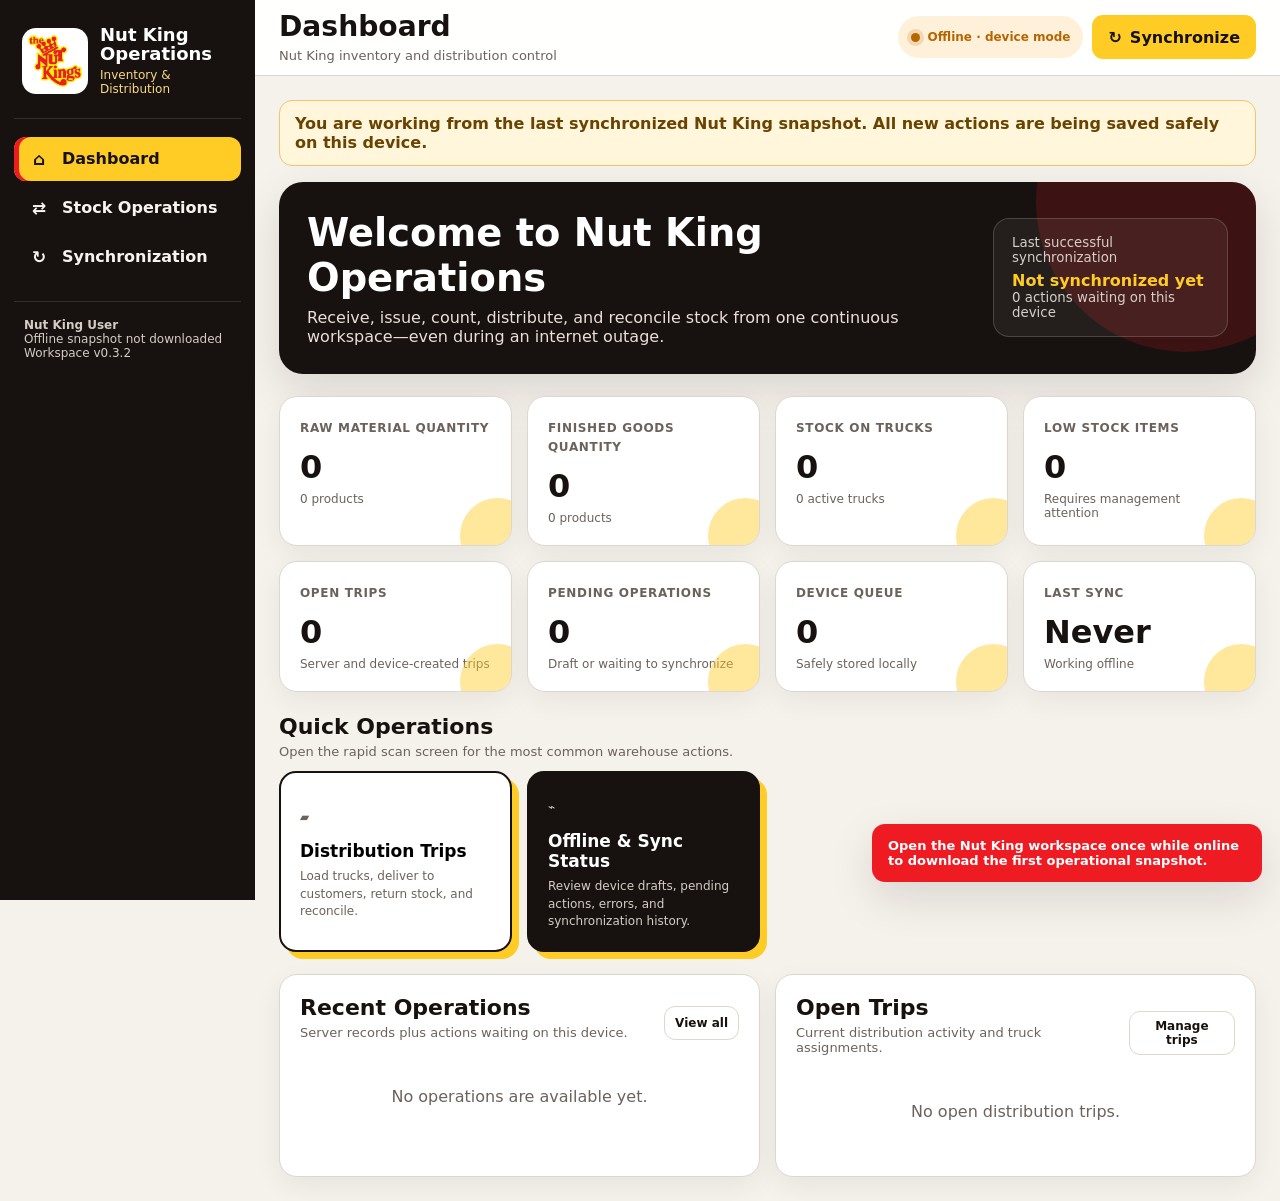
==== nutking_inventory_distribution/static/offline/index.html @ 84da226a "Add files via upload" ====
<!doctype html>
<html lang="en">
<head>
  <meta charset="utf-8">
  <meta name="viewport" content="width=device-width, initial-scale=1, viewport-fit=cover">
  <meta name="theme-color" content="#17120f">
  <meta name="apple-mobile-web-app-capable" content="yes">
  <meta name="apple-mobile-web-app-status-bar-style" content="black-translucent">
  <meta name="apple-mobile-web-app-title" content="Nut King Operations">
  <link rel="manifest" href="/nutking/manifest.webmanifest">
  <link rel="icon" href="/nutking_inventory_distribution/static/description/icon-192.png">
  <link rel="apple-touch-icon" href="/nutking_inventory_distribution/static/description/icon-192.png">
  <link rel="stylesheet" href="/nutking_inventory_distribution/static/offline/app-v0.3.2.css">
  <title>Nut King Operations</title>
</head>
<body>
<div class="nk-app">
  <aside class="nk-sidebar" id="sidebar">
    <div class="nk-brand">
      <img src="/nutking_inventory_distribution/static/img/nutking_logo.png" alt="The Nut Kings">
      <div><strong>Nut King<br>Operations</strong><span>Inventory &amp; Distribution</span></div>
    </div>
    <nav class="nk-nav" aria-label="Nut King workspace navigation">
      <button class="nk-nav-button active" data-route="dashboard"><span class="nk-nav-icon">⌂</span>Dashboard</button>
      <button class="nk-nav-button" data-route="raw"><span class="nk-nav-icon">▦</span>Raw Materials</button>
      <button class="nk-nav-button" data-route="finished"><span class="nk-nav-icon">▤</span>Finished Goods</button>
      <button class="nk-nav-button" data-route="distribution"><span class="nk-nav-icon">▰</span>Distribution</button>
      <button class="nk-nav-button" data-route="inventory"><span class="nk-nav-icon">✓</span>Physical Inventory</button>
      <button class="nk-nav-button" data-route="operations"><span class="nk-nav-icon">⇄</span>Stock Operations</button>
      <button class="nk-nav-button" data-route="contacts"><span class="nk-nav-icon">◎</span>Contacts &amp; Trucks</button>
      <button class="nk-nav-button" data-route="reports"><span class="nk-nav-icon">▥</span>Reports</button>
      <button class="nk-nav-button" data-route="sync"><span class="nk-nav-icon">↻</span>Synchronization</button>
    </nav>
    <div class="nk-sidebar-foot">
      <strong id="sidebar-user">Nut King User</strong>
      <div id="sidebar-company">Loading company…</div>
      <div id="sidebar-version">Workspace v0.3.2</div>
      <a href="/web" id="developer-link" hidden>Developer Administration</a>
    </div>
  </aside>

  <div class="nk-main">
    <header class="nk-topbar">
      <div class="nk-actions">
        <button class="nk-mobile-menu" id="mobile-menu" type="button" aria-label="Open menu">☰</button>
        <div class="nk-page-title"><h1 id="page-title">Dashboard</h1><p id="page-subtitle">Nut King inventory and distribution control</p></div>
      </div>
      <div class="nk-top-actions">
        <div class="nk-connection" id="connection-pill"><span class="nk-dot"></span><span id="connection-text">Checking server…</span></div>
        <button class="nk-button secondary" id="top-sync" type="button">↻ <span>Synchronize</span></button>
      </div>
    </header>

    <main class="nk-content">
      <div class="nk-offline-banner" id="offline-banner">You are working from the last synchronized Nut King snapshot. All new actions are being saved safely on this device.</div>

      <section class="nk-page active" id="page-dashboard">
        <div class="nk-hero">
          <div class="nk-hero-copy"><h2 id="welcome-title">Welcome to Nut King Operations</h2><p>Receive, issue, count, distribute, and reconcile stock from one continuous workspace—even during an internet outage.</p></div>
          <div class="nk-hero-status"><small>Last successful synchronization</small><strong id="hero-last-sync">Not synchronized yet</strong><small id="hero-pending">0 actions waiting</small></div>
        </div>
        <div class="nk-section nk-grid nk-grid-4" id="dashboard-kpis"></div>
        <div class="nk-section">
          <div class="nk-section-head"><div><h2>Quick Operations</h2><p>Open the rapid scan screen for the most common warehouse actions.</p></div></div>
          <div class="nk-grid nk-grid-4">
            <button class="nk-quick" data-scan="raw_receipt"><span class="nk-quick-icon">⬇</span><strong>Receive Raw Materials</strong><span>Scan supplier stock into the raw-material warehouse.</span></button>
            <button class="nk-quick" data-scan="raw_issue"><span class="nk-quick-icon">⬆</span><strong>Issue Raw Materials</strong><span>Scan materials out with an approved movement reason.</span></button>
            <button class="nk-quick" data-scan="finished_add"><span class="nk-quick-icon">▦</span><strong>Receive Finished Goods</strong><span>Add finished products independently into available stock.</span></button>
            <button class="nk-quick" data-scan="finished_issue"><span class="nk-quick-icon">↗</span><strong>Issue Finished Goods</strong><span>Issue finished products for approved non-trip reasons.</span></button>
            <button class="nk-quick" data-count="raw"><span class="nk-quick-icon">✓</span><strong>Raw Physical Inventory</strong><span>Count the Raw Materials warehouse using the normal Odoo inventory method.</span></button>
            <button class="nk-quick" data-count="finished"><span class="nk-quick-icon">☑</span><strong>Finished Physical Inventory</strong><span>Count the Finished Goods warehouse and apply differences.</span></button>
            <button class="nk-quick" data-route-target="distribution"><span class="nk-quick-icon">▰</span><strong>Distribution Trips</strong><span>Load trucks, deliver to customers, return stock, and reconcile.</span></button>
            <button class="nk-quick dark" data-route-target="sync"><span class="nk-quick-icon">⌁</span><strong>Offline &amp; Sync Status</strong><span>Review device drafts, pending actions, errors, and synchronization history.</span></button>
          </div>
        </div>
        <div class="nk-section nk-grid nk-grid-2">
          <div class="nk-card"><div class="nk-section-head"><div><h2>Recent Operations</h2><p>Server records plus actions waiting on this device.</p></div><button class="nk-button light small" data-route-target="operations">View all</button></div><div id="dashboard-operations"></div></div>
          <div class="nk-card"><div class="nk-section-head"><div><h2>Open Trips</h2><p>Current distribution activity and truck assignments.</p></div><button class="nk-button light small" data-route-target="distribution">Manage trips</button></div><div id="dashboard-trips"></div></div>
        </div>
      </section>

      <section class="nk-page" id="page-raw">
        <div class="nk-section-head"><div><h2>Raw Materials Warehouse</h2><p>Current synchronized stock, adjusted by this device’s pending transactions.</p></div><div class="nk-actions"><button class="nk-button primary" data-scan="raw_receipt">Rapid Receive</button><button class="nk-button secondary" data-scan="raw_issue">Rapid Issue</button><button class="nk-button dark" data-count="raw">Physical Inventory</button></div></div>
        <div class="nk-grid nk-grid-3" id="raw-kpis"></div>
        <div class="nk-card nk-section"><div class="nk-toolbar"><input class="nk-input nk-search" id="raw-search" placeholder="Search raw material, barcode, or reference"><select class="nk-select" id="raw-filter" style="max-width:220px"><option value="all">All stock</option><option value="low">Low stock</option><option value="positive">Positive quantity</option><option value="zero">Zero quantity</option></select></div><div class="nk-table-wrap"><table class="nk-table"><thead><tr><th>Raw Material</th><th>Barcode</th><th>Pack / UOM</th><th class="number">On Hand</th><th class="number">Available</th><th class="number">Minimum</th><th>Status</th></tr></thead><tbody id="raw-stock-body"></tbody></table></div></div>
      </section>

      <section class="nk-page" id="page-finished">
        <div class="nk-section-head"><div><h2>Finished Goods Warehouse</h2><p>Available saleable stock and the projected balance on this device.</p></div><div class="nk-actions"><button class="nk-button primary" data-scan="finished_add">Rapid Receive</button><button class="nk-button secondary" data-scan="finished_issue">Rapid Issue</button><button class="nk-button dark" data-count="finished">Physical Inventory</button></div></div>
        <div class="nk-grid nk-grid-3" id="finished-kpis"></div>
        <div class="nk-card nk-section"><div class="nk-toolbar"><input class="nk-input nk-search" id="finished-search" placeholder="Search finished product, barcode, or reference"><select class="nk-select" id="finished-filter" style="max-width:220px"><option value="all">All stock</option><option value="low">Low stock</option><option value="positive">Positive quantity</option><option value="zero">Zero quantity</option></select></div><div class="nk-table-wrap"><table class="nk-table"><thead><tr><th>Finished Product</th><th>Barcode</th><th>Pack / UOM</th><th class="number">On Hand</th><th class="number">Available</th><th class="number">Minimum</th><th>Status</th></tr></thead><tbody id="finished-stock-body"></tbody></table></div></div>
      </section>

      <section class="nk-page" id="page-distribution">
        <div class="nk-section-head"><div><h2>Distribution Control</h2><p>Trips, trucks, customer deliveries, returns, and reconciliation.</p></div><button class="nk-button primary" id="new-trip">+ Create Trip</button></div>
        <div class="nk-grid nk-grid-4" id="distribution-kpis"></div>
        <div class="nk-card nk-section"><div class="nk-toolbar"><input class="nk-input nk-search" id="trip-search" placeholder="Search trip, truck, driver, or route"><select class="nk-select" id="trip-filter" style="max-width:220px"><option value="open">Open trips</option><option value="all">All cached trips</option><option value="planned">Planned</option><option value="loading">Loading</option><option value="in_progress">In progress</option><option value="reconciliation">Reconciliation</option></select></div><div class="nk-trip-grid" id="trip-grid"></div></div>
        <div class="nk-card nk-section"><div class="nk-section-head"><div><h2>Stock on Trucks</h2><p>Projected truck quantities using the last server snapshot and pending device actions.</p></div></div><div class="nk-table-wrap"><table class="nk-table"><thead><tr><th>Truck</th><th>Registration</th><th>Status</th><th class="number">Total Quantity</th><th>Products</th></tr></thead><tbody id="truck-stock-body"></tbody></table></div></div>
      </section>

      <section class="nk-page" id="page-inventory">
        <div class="nk-section-head"><div><h2>Physical Inventory</h2><p>The offline screen mirrors Odoo’s normal counted quantity and difference workflow, then applies the count through native stock quants when synchronized.</p></div><div class="nk-actions"><button class="nk-button light" id="open-native-count" hidden>Open Native Odoo Count</button></div></div>
        <div class="nk-card">
          <div class="nk-form-grid four">
            <div class="nk-field"><label>Warehouse</label><select class="nk-select" id="count-warehouse"><option value="raw">Raw Materials</option><option value="finished">Finished Goods</option></select></div>
            <div class="nk-field"><label>Count Date</label><input class="nk-input" type="date" id="count-date"></div>
            <div class="nk-field"><label>Reference</label><input class="nk-input" id="count-reference" placeholder="Example: Month End Count"></div>
            <div class="nk-field"><label>Saved Count</label><select class="nk-select" id="count-draft-select"><option value="">Start a new count</option></select></div>
          </div>
          <div class="nk-scan-zone">
            <div class="nk-scan-row" style="grid-template-columns:minmax(240px,2fr) .8fr auto">
              <div class="nk-field product-field nk-autocomplete-field"><label>Scan Product Barcode</label><div class="nk-autocomplete-wrap"><input class="nk-input" id="count-scan" autocomplete="off" aria-autocomplete="list" aria-controls="count-product-suggestions" aria-expanded="false" placeholder="Scan barcode or type at least 3 characters"><div class="nk-autocomplete-menu" id="count-product-suggestions" role="listbox"></div></div><span class="nk-field-help">Type 3 letters or digits to search products by name, internal reference, or barcode.</span></div>
              <div class="nk-field"><label>Scan Quantity</label><input class="nk-input" id="count-scan-qty" type="number" min="0.001" step="0.001" value="1"></div>
              <button class="nk-button dark" id="count-add-scan">Add Count</button>
            </div>
            <span class="nk-field-help">Repeated scans increase the counted quantity. Products with multiple lot rows should be counted directly on the correct row.</span>
          </div>
          <div class="nk-toolbar" style="margin-top:15px"><input class="nk-input nk-search" id="count-search" placeholder="Filter count lines"><select class="nk-select" id="count-filter" style="max-width:210px"><option value="all">All products</option><option value="counted">Counted</option><option value="uncounted">Not counted</option><option value="variance">With variance</option></select><button class="nk-button light small" id="count-zero-visible">Set visible to zero</button><button class="nk-button light small" id="count-clear">Clear Count</button></div>
          <div class="nk-table-wrap"><table class="nk-table"><thead><tr><th>Product</th><th>Barcode</th><th>Lot / Serial</th><th class="number">System Quantity</th><th style="width:150px">Counted</th><th class="number">Difference</th><th>Last Count</th></tr></thead><tbody id="count-body"></tbody></table></div>
          <div class="nk-scan-summary"><div><strong id="count-summary">0 of 0 rows counted</strong><div class="nk-small nk-muted" id="count-variance-summary">No differences entered</div></div><div class="nk-actions"><button class="nk-button light" id="count-save-device">Save on Device</button><button class="nk-button primary" id="count-submit">Submit &amp; Apply</button></div></div>
        </div>
      </section>

      <section class="nk-page" id="page-operations">
        <div class="nk-section-head"><div><h2>Stock Operations</h2><p>Review server operations and drafts waiting on this device.</p></div><button class="nk-button primary" id="new-operation">+ Rapid Scan</button></div>
        <div class="nk-card"><div class="nk-toolbar"><input class="nk-input nk-search" id="operation-search" placeholder="Search operation, product, customer, truck, or reference"><select class="nk-select" id="operation-filter" style="max-width:220px"><option value="all">All statuses</option><option value="draft">Draft</option><option value="confirmed">Confirmed</option><option value="done">Completed</option><option value="pending">Waiting to sync</option><option value="error">Sync error</option></select><select class="nk-select" id="operation-type-filter" style="max-width:240px"><option value="all">All operation types</option></select></div><div class="nk-table-wrap"><table class="nk-table"><thead><tr><th>Reference</th><th>Date</th><th>Operation</th><th>Party / Truck</th><th class="number">Quantity</th><th>User</th><th>Status</th><th></th></tr></thead><tbody id="operations-body"></tbody></table></div></div>
      </section>

      <section class="nk-page" id="page-contacts">
        <div class="nk-section-head"><div><h2>Contacts, Trucks &amp; Staff</h2><p>Cached operational master data remains searchable while offline.</p></div></div>
        <div class="nk-toolbar"><button class="nk-button dark contact-tab active" data-contact-tab="customers">Customers</button><button class="nk-button light contact-tab" data-contact-tab="suppliers">Suppliers</button><button class="nk-button light contact-tab" data-contact-tab="trucks">Trucks</button><button class="nk-button light contact-tab" data-contact-tab="staff">Staff</button><input class="nk-input nk-search" id="contact-search" placeholder="Search current list"></div>
        <div class="nk-card"><div id="contacts-content"></div></div>
      </section>

      <section class="nk-page" id="page-reports">
        <div class="nk-section-head"><div><h2>Management Reports</h2><p>Reports remain available from the last synchronized snapshot and identify pending local actions.</p></div></div>
        <div class="nk-warning-note" id="report-snapshot-note"></div>
        <div class="nk-grid nk-grid-4 nk-section" id="report-kpis"></div>
        <div class="nk-grid nk-grid-2 nk-section">
          <div class="nk-card"><h2>Low Stock Items</h2><div id="low-stock-report" style="margin-top:14px"></div></div>
          <div class="nk-card"><h2>Movement Summary</h2><div class="nk-report-bar" id="movement-report" style="margin-top:14px"></div></div>
          <div class="nk-card"><h2>Stock by Truck</h2><div id="truck-report" style="margin-top:14px"></div></div>
          <div class="nk-card"><h2>Trip Performance</h2><div id="trip-report" style="margin-top:14px"></div></div>
        </div>
      </section>

      <section class="nk-page" id="page-sync">
        <div class="nk-section-head"><div><h2>Synchronization Centre</h2><p>Everything entered during an outage is stored on this device until Odoo accepts it.</p></div><button class="nk-button primary" id="sync-now">Synchronize Now</button></div>
        <div class="nk-grid nk-grid-4" id="sync-kpis"></div>
        <div class="nk-grid nk-grid-2 nk-section">
          <div class="nk-card"><div class="nk-section-head"><div><h2>Waiting Actions</h2><p>Drafts and confirmed actions not yet accepted by Odoo.</p></div></div><div id="queue-list"></div></div>
          <div class="nk-card"><div class="nk-section-head"><div><h2>Device Count Drafts</h2><p>Physical counts saved locally but not submitted.</p></div></div><div id="count-draft-list"></div></div>
        </div>
        <div class="nk-card nk-section"><div class="nk-section-head"><div><h2>Synchronization History</h2><p>Recent successful and failed attempts from this device.</p></div><button class="nk-button light small" id="clear-history">Clear History</button></div><div id="sync-history"></div></div>
      </section>
    </main>
  </div>
</div>

<datalist id="all-product-options"></datalist>

<div class="nk-modal-backdrop" id="scan-modal">
  <div class="nk-modal">
    <div class="nk-modal-head"><div><h2 id="scan-modal-title">Rapid Scan</h2><div class="nk-small nk-muted">Build the draft quickly, then review every line before saving or processing.</div></div><button class="nk-close" data-close-modal="scan-modal">×</button></div>
    <div class="nk-modal-body">
      <div class="nk-form-grid">
        <div class="nk-field"><label>Operation</label><select class="nk-select" id="scan-operation"></select></div>
        <div class="nk-field" id="scan-partner-field"><label id="scan-partner-label">Customer / Supplier</label><select class="nk-select" id="scan-partner"><option value="">Select</option></select></div>
        <div class="nk-field" id="scan-reason-field"><label>Movement Reason</label><select class="nk-select" id="scan-reason"><option value="">Select reason</option></select></div>
        <div class="nk-field" id="scan-trip-field"><label>Distribution Trip</label><select class="nk-select" id="scan-trip"><option value="">Select trip</option></select></div>
        <div class="nk-field" id="scan-truck-field"><label>Truck</label><select class="nk-select" id="scan-truck"><option value="">Select truck</option></select></div>
        <div class="nk-field"><label>Reference</label><input class="nk-input" id="scan-reference" placeholder="Delivery note, supplier invoice, or internal reference"></div>
        <div class="nk-field nk-span-3"><label>Notes</label><textarea class="nk-textarea" id="scan-notes" placeholder="Operational details, reason explanation, damage information, or delivery notes"></textarea></div>
      </div>
      <div class="nk-scan-zone">
        <div class="nk-scan-row">
          <div class="nk-field product-field nk-autocomplete-field"><label>Barcode, Internal Reference, or Product</label><div class="nk-autocomplete-wrap"><input class="nk-input" id="scan-product" autocomplete="off" aria-autocomplete="list" aria-controls="scan-product-suggestions" aria-expanded="false" placeholder="Scan barcode or type at least 3 characters"><div class="nk-autocomplete-menu" id="scan-product-suggestions" role="listbox"></div></div><span class="nk-field-help">After 3 letters or digits, matching products from the selected warehouse appear automatically.</span></div>
          <div class="nk-field"><label>Quantity</label><input class="nk-input" id="scan-qty" type="number" min="0.001" step="0.001" value="1"></div>
          <div class="nk-field"><label>Batch / Lot</label><input class="nk-input" id="scan-lot" placeholder="Optional"></div>
          <div class="nk-field"><label>Expiration Date</label><input class="nk-input" id="scan-expiration" type="date"></div>
          <button class="nk-button dark" id="scan-add">Add</button>
        </div>
        <span class="nk-field-help">Scanning the same product and lot again increases its quantity instead of creating a duplicate line.</span>
      </div>
      <div class="nk-table-wrap" style="margin-top:15px"><table class="nk-table"><thead><tr><th>Product</th><th>Barcode</th><th class="number">Quantity</th><th>Unit</th><th>Batch / Lot</th><th>Expiration</th><th></th></tr></thead><tbody id="scan-lines-body"></tbody></table></div>
      <div class="nk-scan-summary"><span class="nk-total" id="scan-total">0 lines · 0 quantity</span><span class="nk-small nk-muted" id="scan-stock-message"></span></div>
    </div>
    <div class="nk-modal-foot"><button class="nk-button light" id="scan-clear">Clear</button><button class="nk-button secondary" id="scan-review">Review Draft</button></div>
  </div>
</div>

<div class="nk-modal-backdrop" id="review-modal">
  <div class="nk-modal">
    <div class="nk-modal-head"><div><h2 id="review-title">Review Draft</h2><div class="nk-small nk-muted">Inventory is not changed until the draft is confirmed and processed.</div></div><button class="nk-close" data-close-modal="review-modal">×</button></div>
    <div class="nk-modal-body" id="review-content"></div>
    <div class="nk-modal-foot" id="review-actions"><button class="nk-button light" data-close-modal="review-modal">Back</button><button class="nk-button secondary" id="save-draft">Save Draft</button><button class="nk-button primary" id="confirm-process">Confirm &amp; Process</button></div>
  </div>
</div>

<div class="nk-modal-backdrop" id="trip-modal">
  <div class="nk-modal" style="width:min(760px,100%)">
    <div class="nk-modal-head"><div><h2>Create Distribution Trip</h2><div class="nk-small nk-muted">The trip can be prepared offline and synchronized later.</div></div><button class="nk-close" data-close-modal="trip-modal">×</button></div>
    <div class="nk-modal-body">
      <div class="nk-form-grid two">
        <div class="nk-field"><label>Truck</label><select class="nk-select" id="trip-truck"></select></div>
        <div class="nk-field"><label>Driver</label><select class="nk-select" id="trip-driver"></select></div>
        <div class="nk-field"><label>Route</label><input class="nk-input" id="trip-route" placeholder="Example: Central Route"></div>
        <div class="nk-field"><label>Planned Departure</label><input class="nk-input" id="trip-departure" type="datetime-local"></div>
        <div class="nk-field nk-span-2"><label>Distribution Team</label><select class="nk-select" id="trip-team" multiple size="5"></select><span class="nk-field-help">Use Ctrl/Command to select multiple staff members.</span></div>
        <div class="nk-field nk-span-2"><label>Planned Customers</label><select class="nk-select" id="trip-customers" multiple size="7"></select><span class="nk-field-help">Use Ctrl/Command to select multiple customers.</span></div>
        <div class="nk-field nk-span-2"><label>Notes</label><textarea class="nk-textarea" id="trip-notes"></textarea></div>
      </div>
    </div>
    <div class="nk-modal-foot"><button class="nk-button light" data-close-modal="trip-modal">Cancel</button><button class="nk-button primary" id="trip-save">Save Trip</button></div>
  </div>
</div>

<div class="nk-modal-backdrop" id="trip-review-modal">
  <div class="nk-modal"><div class="nk-modal-head"><div><h2 id="trip-review-title">Trip Details</h2></div><button class="nk-close" data-close-modal="trip-review-modal">×</button></div><div class="nk-modal-body" id="trip-review-content"></div><div class="nk-modal-foot" id="trip-review-actions"><button class="nk-button light" data-close-modal="trip-review-modal">Close</button></div></div>
</div>

<div class="nk-toast-area" id="toast-area"></div>
<script src="/nutking_inventory_distribution/static/offline/app-v0.3.2.js" defer></script>
</body>
</html>
---- nutking_inventory_distribution/static/offline/app-v0.3.2.css ----
:root {
  --nk-red: #ef1b23;
  --nk-red-dark: #bf1017;
  --nk-yellow: #ffcb25;
  --nk-ink: #17120f;
  --nk-ink-soft: #2a2420;
  --nk-cream: #f5f1eb;
  --nk-paper: #ffffff;
  --nk-muted: #6b625d;
  --nk-line: #ded7cf;
  --nk-green: #087f4f;
  --nk-orange: #b76500;
  --nk-blue: #175eb5;
  --nk-shadow: 0 16px 45px rgba(23, 18, 15, .12);
  --nk-radius: 18px;
}
* { box-sizing: border-box; }
html { min-height: 100%; background: var(--nk-cream); scroll-behavior: smooth; }
body { margin: 0; min-height: 100%; color: var(--nk-ink); background: var(--nk-cream); font-family: Inter, ui-sans-serif, system-ui, -apple-system, BlinkMacSystemFont, "Segoe UI", sans-serif; }
button, input, select, textarea { font: inherit; }
button { -webkit-tap-highlight-color: transparent; }
a { color: inherit; }
[hidden] { display: none !important; }

.nk-app { min-height: 100vh; display: grid; grid-template-columns: 255px minmax(0, 1fr); }
.nk-sidebar { position: sticky; top: 0; height: 100vh; overflow-y: auto; background: var(--nk-ink); color: #fff; padding: 18px 14px; z-index: 30; }
.nk-brand { display: flex; align-items: center; gap: 12px; padding: 8px 8px 22px; border-bottom: 1px solid rgba(255,255,255,.12); }
.nk-brand img { width: 66px; height: 66px; object-fit: contain; border-radius: 14px; background: #fff; padding: 5px; }
.nk-brand strong { display: block; font-size: 18px; line-height: 1.05; }
.nk-brand span { display: block; margin-top: 4px; color: #f8d983; font-size: 12px; }
.nk-nav { display: grid; gap: 5px; margin-top: 18px; }
.nk-nav-button { width: 100%; border: 0; color: #f7f3ef; background: transparent; border-radius: 12px; padding: 12px 13px; display: flex; align-items: center; gap: 11px; text-align: left; font-weight: 750; cursor: pointer; }
.nk-nav-button:hover { background: rgba(255,255,255,.08); }
.nk-nav-button.active { color: var(--nk-ink); background: var(--nk-yellow); box-shadow: inset 5px 0 var(--nk-red); }
.nk-nav-icon { width: 24px; text-align: center; font-size: 17px; }
.nk-sidebar-foot { margin-top: 22px; padding: 16px 10px; border-top: 1px solid rgba(255,255,255,.12); color: #d5ccc5; font-size: 12px; }
.nk-sidebar-foot a { display: inline-block; margin-top: 10px; color: #fff; font-weight: 800; }

.nk-main { min-width: 0; }
.nk-topbar { position: sticky; top: 0; z-index: 25; min-height: 72px; padding: 12px 24px; display: flex; align-items: center; justify-content: space-between; gap: 16px; background: rgba(255,255,255,.94); border-bottom: 1px solid var(--nk-line); backdrop-filter: blur(15px); }
.nk-mobile-menu { display: none; border: 0; background: var(--nk-ink); color: #fff; width: 44px; height: 44px; border-radius: 11px; cursor: pointer; }
.nk-page-title { min-width: 0; }
.nk-page-title h1 { margin: 0; font-size: clamp(22px, 2.2vw, 31px); line-height: 1.1; }
.nk-page-title p { margin: 5px 0 0; color: var(--nk-muted); font-size: 13px; white-space: nowrap; overflow: hidden; text-overflow: ellipsis; }
.nk-top-actions { display: flex; align-items: center; gap: 9px; }
.nk-connection { display: inline-flex; align-items: center; gap: 8px; min-height: 42px; padding: 9px 13px; border-radius: 999px; font-weight: 850; font-size: 12px; background: #eaf6ef; color: var(--nk-green); }
.nk-connection.offline { background: #fff1d9; color: var(--nk-orange); }
.nk-dot { width: 9px; height: 9px; border-radius: 50%; background: currentColor; box-shadow: 0 0 0 4px color-mix(in srgb, currentColor 18%, transparent); }
.nk-content { width: min(1540px, 100%); margin: 0 auto; padding: 24px; }
.nk-page { display: none; animation: nkFade .2s ease; }
.nk-page.active { display: block; }
@keyframes nkFade { from { opacity: .3; transform: translateY(3px); } to { opacity: 1; transform: none; } }

.nk-hero { position: relative; overflow: hidden; border-radius: 24px; padding: 28px; background: var(--nk-ink); color: #fff; box-shadow: var(--nk-shadow); display: flex; align-items: center; justify-content: space-between; gap: 25px; }
.nk-hero::after { content: ""; position: absolute; width: 300px; height: 300px; right: -80px; top: -130px; border-radius: 50%; background: var(--nk-red); opacity: .17; }
.nk-hero-copy { position: relative; z-index: 1; }
.nk-hero-copy h2 { margin: 0 0 8px; font-size: clamp(26px, 3vw, 42px); }
.nk-hero-copy p { margin: 0; color: #eadfda; max-width: 650px; }
.nk-hero-status { position: relative; z-index: 1; min-width: 220px; padding: 16px 18px; border: 1px solid rgba(255,255,255,.17); border-radius: 16px; background: rgba(255,255,255,.06); }
.nk-hero-status small { display: block; color: #d8cec8; }
.nk-hero-status strong { display: block; margin-top: 6px; color: var(--nk-yellow); }

.nk-grid { display: grid; gap: 15px; }
.nk-grid-2 { grid-template-columns: repeat(2, minmax(0, 1fr)); }
.nk-grid-3 { grid-template-columns: repeat(3, minmax(0, 1fr)); }
.nk-grid-4 { grid-template-columns: repeat(4, minmax(0, 1fr)); }
.nk-grid-5 { grid-template-columns: repeat(5, minmax(0, 1fr)); }
.nk-section { margin-top: 22px; }
.nk-section-head { display: flex; align-items: flex-end; justify-content: space-between; gap: 15px; margin-bottom: 12px; }
.nk-section-head h2, .nk-card h2 { margin: 0; font-size: 22px; }
.nk-section-head p { margin: 5px 0 0; color: var(--nk-muted); font-size: 13px; }
.nk-card { background: var(--nk-paper); border: 1px solid var(--nk-line); border-radius: var(--nk-radius); padding: 20px; box-shadow: 0 9px 28px rgba(23,18,15,.06); }
.nk-card-dark { color: #fff; background: var(--nk-ink); border-color: var(--nk-ink); }
.nk-card-dark .nk-muted { color: #d8cec8; }
.nk-kpi { position: relative; overflow: hidden; min-height: 130px; }
.nk-kpi::after { content: ""; position: absolute; width: 75px; height: 75px; right: -24px; bottom: -28px; border-radius: 50%; background: var(--nk-yellow); opacity: .45; }
.nk-kpi-label { color: var(--nk-muted); font-size: 12px; font-weight: 850; text-transform: uppercase; letter-spacing: .055em; }
.nk-kpi-value { display: block; margin-top: 15px; font-size: 32px; line-height: 1; }
.nk-kpi-note { display: block; margin-top: 9px; color: var(--nk-muted); font-size: 12px; }
.nk-quick { min-height: 132px; padding: 19px; border: 2px solid var(--nk-ink); border-radius: 17px; background: #fff; box-shadow: 7px 7px 0 var(--nk-yellow); text-align: left; cursor: pointer; transition: .16s ease; }
.nk-quick:hover { transform: translate(-2px,-2px); box-shadow: 10px 10px 0 var(--nk-red); }
.nk-quick-icon { display: block; color: var(--nk-red); font-size: 25px; margin-bottom: 15px; }
.nk-quick strong { display: block; font-size: 17px; }
.nk-quick span { display: block; margin-top: 7px; color: var(--nk-muted); font-size: 12px; line-height: 1.45; }
.nk-quick.dark { color: #fff; background: var(--nk-ink); }
.nk-quick.dark span { color: #d7ccc6; }

.nk-toolbar { display: flex; align-items: center; flex-wrap: wrap; gap: 10px; margin-bottom: 14px; }
.nk-toolbar .nk-search { flex: 1 1 260px; }
.nk-field { min-width: 0; }
.nk-field label { display: block; margin-bottom: 6px; color: var(--nk-muted); font-size: 11px; font-weight: 900; letter-spacing: .055em; text-transform: uppercase; }
.nk-input, .nk-select, .nk-textarea { width: 100%; min-height: 46px; padding: 11px 12px; border: 1px solid var(--nk-line); border-radius: 11px; color: var(--nk-ink); background: #fff; }
.nk-textarea { min-height: 95px; resize: vertical; }
.nk-input:focus, .nk-select:focus, .nk-textarea:focus { outline: 3px solid rgba(255,203,37,.35); border-color: var(--nk-yellow); }
.nk-field-help { display: block; margin-top: 5px; color: var(--nk-muted); font-size: 11px; }
.nk-form-grid { display: grid; grid-template-columns: repeat(3, minmax(0,1fr)); gap: 13px; }
.nk-form-grid.two { grid-template-columns: repeat(2, minmax(0,1fr)); }
.nk-form-grid.four { grid-template-columns: repeat(4, minmax(0,1fr)); }
.nk-span-2 { grid-column: span 2; }
.nk-span-3 { grid-column: span 3; }
.nk-button { border: 0; min-height: 44px; padding: 10px 16px; border-radius: 11px; font-weight: 900; cursor: pointer; display: inline-flex; align-items: center; justify-content: center; gap: 8px; text-decoration: none; }
.nk-button:disabled { opacity: .45; cursor: not-allowed; }
.nk-button.primary { color: #fff; background: var(--nk-red); }
.nk-button.primary:hover { background: var(--nk-red-dark); }
.nk-button.secondary { color: var(--nk-ink); background: var(--nk-yellow); }
.nk-button.dark { color: #fff; background: var(--nk-ink); }
.nk-button.light { color: var(--nk-ink); background: #fff; border: 1px solid var(--nk-line); }
.nk-button.danger { color: var(--nk-red); background: #fff0f0; border: 1px solid #f3b8bb; }
.nk-button.small { min-height: 34px; padding: 7px 10px; font-size: 12px; }
.nk-actions { display: flex; align-items: center; flex-wrap: wrap; gap: 9px; }
.nk-muted { color: var(--nk-muted); }
.nk-small { font-size: 12px; }
.nk-warning-note { padding: 12px 14px; border-radius: 11px; background: #fff4d9; border: 1px solid #efd27f; color: #6b4600; font-size: 12px; }
.nk-offline-banner { display: none; margin-bottom: 16px; padding: 13px 15px; border-radius: 13px; border: 1px solid #edc66f; background: #fff6dc; color: #694300; font-weight: 750; }
.nk-offline-banner.show { display: block; }

.nk-table-wrap { width: 100%; overflow: auto; border: 1px solid var(--nk-line); border-radius: 14px; background: #fff; }
.nk-table { width: 100%; border-collapse: collapse; min-width: 780px; }
.nk-table th, .nk-table td { padding: 12px 13px; border-bottom: 1px solid #eee8e2; text-align: left; vertical-align: middle; }
.nk-table th { position: sticky; top: 0; z-index: 2; color: var(--nk-muted); background: #fbfaf8; font-size: 11px; text-transform: uppercase; letter-spacing: .055em; }
.nk-table tr:last-child td { border-bottom: 0; }
.nk-table .number { text-align: right; font-variant-numeric: tabular-nums; }
.nk-empty { padding: 35px 20px !important; text-align: center !important; color: var(--nk-muted); }
.nk-badge { display: inline-flex; align-items: center; gap: 5px; padding: 5px 9px; border-radius: 999px; color: var(--nk-ink-soft); background: #ece7e2; font-size: 11px; font-weight: 850; text-transform: capitalize; white-space: nowrap; }
.nk-badge.done, .nk-badge.processed, .nk-badge.available { color: var(--nk-green); background: #e5f5eb; }
.nk-badge.error, .nk-badge.cancelled { color: var(--nk-red); background: #ffe7e8; }
.nk-badge.draft, .nk-badge.pending, .nk-badge.planned { color: var(--nk-orange); background: #fff1cd; }
.nk-badge.loading, .nk-badge.in_progress, .nk-badge.reconciliation, .nk-badge.on_route { color: var(--nk-blue); background: #e6effb; }
.nk-quantity-low { color: var(--nk-red); font-weight: 900; }
.nk-difference.negative { color: var(--nk-red); font-weight: 900; }
.nk-difference.positive { color: var(--nk-green); font-weight: 900; }

.nk-scan-zone { margin-top: 16px; padding: 18px; border: 1px solid #edcf70; border-radius: 16px; background: #fff9e7; }
.nk-scan-row { display: grid; grid-template-columns: minmax(240px, 2.2fr) .7fr 1fr 1fr auto; gap: 10px; align-items: end; }
.nk-scan-row .nk-button { min-height: 46px; }
.nk-scan-summary { margin-top: 13px; display: flex; align-items: center; justify-content: space-between; gap: 12px; }
.nk-total { font-size: 18px; font-weight: 900; }

.nk-trip-grid { display: grid; grid-template-columns: repeat(2,minmax(0,1fr)); gap: 14px; }
.nk-trip-card { border: 1px solid var(--nk-line); border-radius: 16px; padding: 17px; background: #fff; }
.nk-trip-head { display: flex; align-items: start; justify-content: space-between; gap: 12px; }
.nk-trip-head h3 { margin: 0; }
.nk-trip-meta { margin: 12px 0; display: grid; grid-template-columns: repeat(2,minmax(0,1fr)); gap: 8px; color: var(--nk-muted); font-size: 12px; }
.nk-trip-totals { display: grid; grid-template-columns: repeat(5,minmax(0,1fr)); gap: 7px; padding: 10px; border-radius: 12px; background: #f8f5f1; }
.nk-trip-totals span { display: block; color: var(--nk-muted); font-size: 9px; text-transform: uppercase; }
.nk-trip-totals strong { display: block; margin-top: 4px; }

.nk-modal-backdrop { position: fixed; inset: 0; z-index: 100; padding: 18px; display: none; align-items: center; justify-content: center; background: rgba(23,18,15,.75); }
.nk-modal-backdrop.open { display: flex; }
.nk-modal { width: min(980px,100%); max-height: 94vh; overflow: auto; border-radius: 21px; background: #fff; box-shadow: 0 28px 80px rgba(0,0,0,.35); }
.nk-modal-head { position: sticky; top: 0; z-index: 4; display: flex; align-items: start; justify-content: space-between; gap: 15px; padding: 19px 22px; border-bottom: 1px solid var(--nk-line); background: rgba(255,255,255,.97); }
.nk-modal-head h2 { margin: 0; }
.nk-modal-body { padding: 22px; }
.nk-modal-foot { position: sticky; bottom: 0; display: flex; align-items: center; justify-content: flex-end; flex-wrap: wrap; gap: 9px; padding: 15px 22px; border-top: 1px solid var(--nk-line); background: rgba(255,255,255,.97); }
.nk-close { border: 0; width: 38px; height: 38px; border-radius: 50%; background: #eee8e3; cursor: pointer; font-size: 18px; }
.nk-review-meta { display: grid; grid-template-columns: repeat(3,minmax(0,1fr)); gap: 10px; margin: 14px 0; }
.nk-review-meta div { padding: 11px; border-radius: 11px; background: #f8f5f1; }
.nk-review-meta span { display: block; color: var(--nk-muted); font-size: 10px; font-weight: 850; text-transform: uppercase; }
.nk-review-meta strong { display: block; margin-top: 5px; }

.nk-toast-area { position: fixed; z-index: 150; right: 18px; bottom: 18px; width: min(390px, calc(100vw - 36px)); display: grid; gap: 10px; }
.nk-toast { padding: 14px 16px; border-radius: 13px; color: #fff; background: var(--nk-ink); box-shadow: var(--nk-shadow); animation: nkToast .25s ease; font-size: 13px; font-weight: 750; }
.nk-toast.success { background: var(--nk-green); }
.nk-toast.error { background: var(--nk-red); }
@keyframes nkToast { from { transform: translateY(8px); opacity: 0; } }
.nk-progress { height: 8px; overflow: hidden; border-radius: 999px; background: #eee8e2; }
.nk-progress > span { display: block; height: 100%; border-radius: inherit; background: var(--nk-red); }
.nk-report-bar { display: grid; gap: 8px; }
.nk-report-line { display: grid; grid-template-columns: minmax(150px,.8fr) 2fr 80px; gap: 10px; align-items: center; font-size: 12px; }
.nk-report-line .bar { height: 10px; border-radius: 999px; background: #eee7e1; overflow: hidden; }
.nk-report-line .bar span { display: block; height: 100%; background: var(--nk-red); border-radius: inherit; }

@media (max-width: 1180px) {
  .nk-grid-5 { grid-template-columns: repeat(3,minmax(0,1fr)); }
  .nk-grid-4 { grid-template-columns: repeat(2,minmax(0,1fr)); }
  .nk-form-grid.four { grid-template-columns: repeat(2,minmax(0,1fr)); }
  .nk-scan-row { grid-template-columns: 1fr 1fr; }
  .nk-scan-row .product-field { grid-column: 1 / -1; }
}
@media (max-width: 900px) {
  .nk-app { grid-template-columns: 1fr; }
  .nk-sidebar { position: fixed; left: 0; transform: translateX(-105%); width: 270px; transition: transform .2s ease; box-shadow: 20px 0 50px rgba(0,0,0,.25); }
  .nk-sidebar.open { transform: translateX(0); }
  .nk-mobile-menu { display: inline-flex; align-items: center; justify-content: center; }
  .nk-topbar { padding: 11px 15px; }
  .nk-content { padding: 16px; }
  .nk-top-actions .nk-button span { display: none; }
  .nk-hero { align-items: flex-start; flex-direction: column; }
  .nk-hero-status { width: 100%; }
  .nk-grid-3 { grid-template-columns: repeat(2,minmax(0,1fr)); }
  .nk-trip-grid { grid-template-columns: 1fr; }
}
@media (max-width: 650px) {
  .nk-content { padding: 11px; }
  .nk-topbar { align-items: flex-start; }
  .nk-page-title p { display: none; }
  .nk-connection { max-width: 155px; overflow: hidden; text-overflow: ellipsis; white-space: nowrap; }
  .nk-grid-2, .nk-grid-3, .nk-grid-4, .nk-grid-5 { grid-template-columns: 1fr; }
  .nk-form-grid, .nk-form-grid.two, .nk-form-grid.four { grid-template-columns: 1fr; }
  .nk-span-2, .nk-span-3 { grid-column: auto; }
  .nk-scan-row { grid-template-columns: 1fr; }
  .nk-trip-totals { grid-template-columns: repeat(3,minmax(0,1fr)); }
  .nk-review-meta { grid-template-columns: 1fr; }
  .nk-modal-backdrop { padding: 0; align-items: flex-end; }
  .nk-modal { max-height: 96vh; border-radius: 20px 20px 0 0; }
  .nk-modal-foot .nk-button { flex: 1; }
}

.nk-list-item {
  border: 1px solid var(--nk-line);
  border-radius: 14px;
  padding: 14px;
  background: #fff;
  margin-bottom: 10px;
}

/* Product autocomplete — v0.3.2 */
.nk-autocomplete-field { position: relative; }
.nk-autocomplete-wrap { position: relative; }
.nk-autocomplete-menu {
  position: absolute;
  z-index: 30;
  top: calc(100% + 6px);
  left: 0;
  right: 0;
  display: none;
  max-height: 320px;
  overflow-y: auto;
  border: 1px solid #d9d0c8;
  border-radius: 13px;
  background: #fff;
  box-shadow: 0 18px 45px rgba(23,18,15,.18);
}
.nk-autocomplete-menu.open { display: block; }
.nk-autocomplete-item {
  width: 100%;
  min-height: 58px;
  padding: 10px 12px;
  border: 0;
  border-bottom: 1px solid #eee8e2;
  background: #fff;
  color: var(--nk-ink);
  display: flex;
  align-items: center;
  justify-content: space-between;
  gap: 14px;
  text-align: left;
  cursor: pointer;
}
.nk-autocomplete-item:last-child { border-bottom: 0; }
.nk-autocomplete-item:hover,
.nk-autocomplete-item.active { background: #fff5cf; }
.nk-autocomplete-item strong { display: block; font-size: 13px; }
.nk-autocomplete-item small { display: block; margin-top: 4px; color: var(--nk-muted); font-size: 11px; }
.nk-autocomplete-stock { flex: 0 0 auto; color: var(--nk-green); font-size: 11px; font-weight: 900; white-space: nowrap; }
.nk-autocomplete-empty { padding: 14px; color: var(--nk-muted); font-size: 12px; }
@media (max-width: 650px) {
  .nk-autocomplete-item { align-items: flex-start; flex-direction: column; gap: 5px; }
  .nk-autocomplete-stock { white-space: normal; }
}
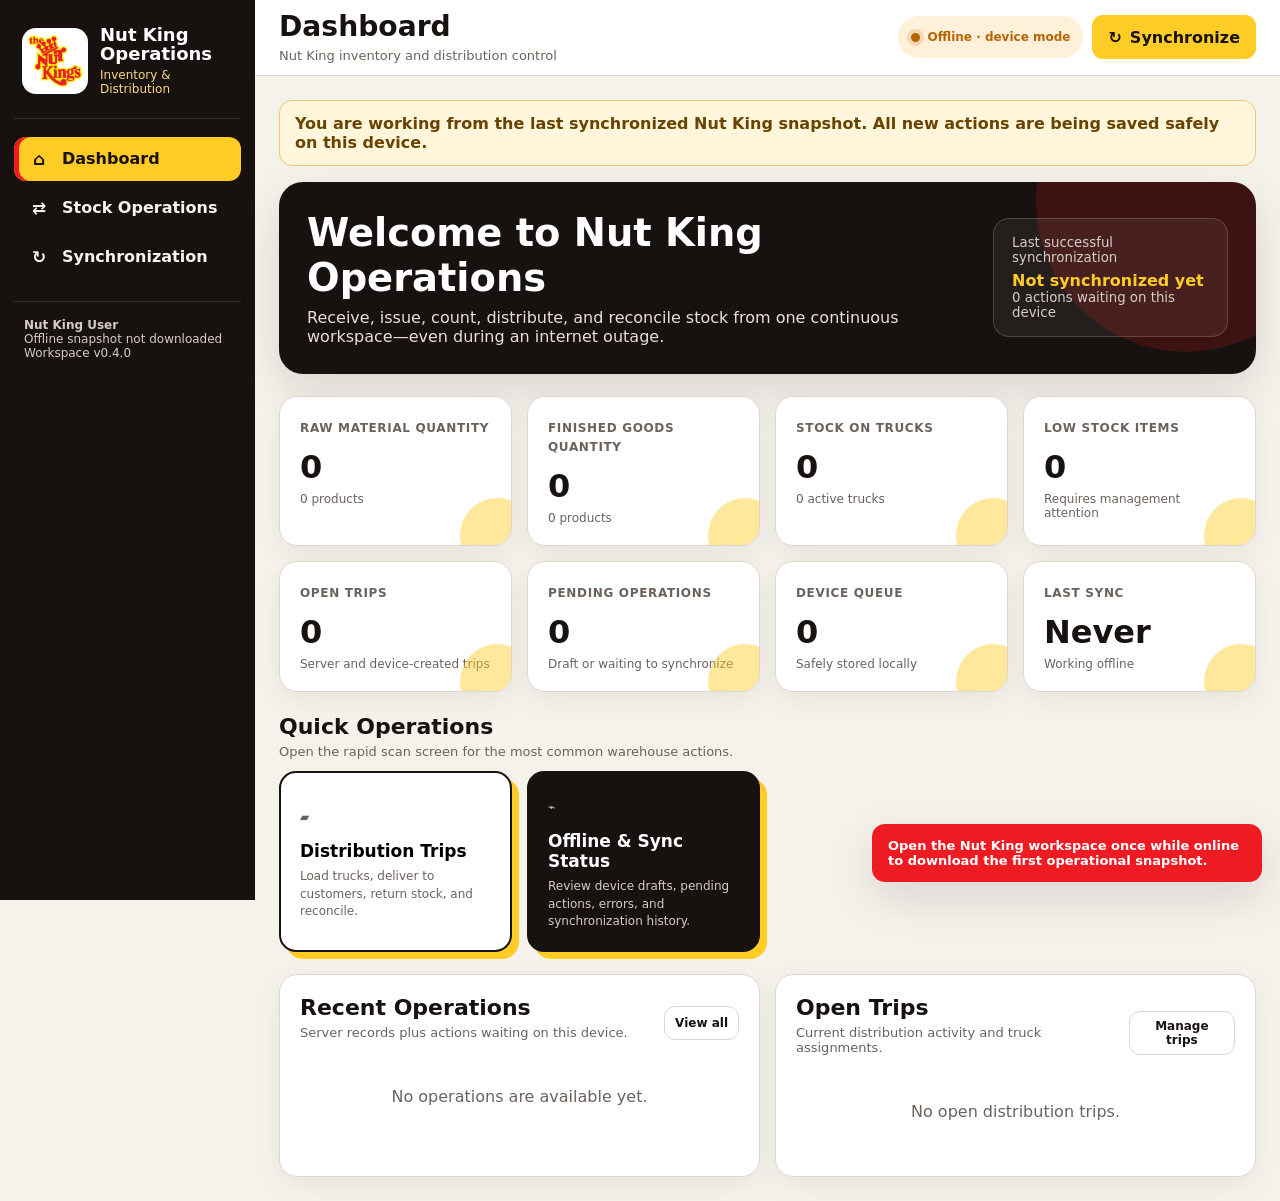
==== commit f6bdbe0a: "Add files via upload" ====
--- a/nutking_inventory_distribution/static/offline/index.html
+++ b/nutking_inventory_distribution/static/offline/index.html
@@ -10,7 +10,7 @@
   <link rel="manifest" href="/nutking/manifest.webmanifest">
   <link rel="icon" href="/nutking_inventory_distribution/static/description/icon-192.png">
   <link rel="apple-touch-icon" href="/nutking_inventory_distribution/static/description/icon-192.png">
-  <link rel="stylesheet" href="/nutking_inventory_distribution/static/offline/app-v0.3.2.css">
+  <link rel="stylesheet" href="/nutking_inventory_distribution/static/offline/app-v0.4.0.css">
   <title>Nut King Operations</title>
 </head>
 <body>
@@ -34,7 +34,7 @@
     <div class="nk-sidebar-foot">
       <strong id="sidebar-user">Nut King User</strong>
       <div id="sidebar-company">Loading company…</div>
-      <div id="sidebar-version">Workspace v0.3.2</div>
+      <div id="sidebar-version">Workspace v0.4.0</div>
       <a href="/web" id="developer-link" hidden>Developer Administration</a>
     </div>
   </aside>
@@ -122,8 +122,8 @@
       </section>
 
       <section class="nk-page" id="page-operations">
-        <div class="nk-section-head"><div><h2>Stock Operations</h2><p>Review server operations and drafts waiting on this device.</p></div><button class="nk-button primary" id="new-operation">+ Rapid Scan</button></div>
-        <div class="nk-card"><div class="nk-toolbar"><input class="nk-input nk-search" id="operation-search" placeholder="Search operation, product, customer, truck, or reference"><select class="nk-select" id="operation-filter" style="max-width:220px"><option value="all">All statuses</option><option value="draft">Draft</option><option value="confirmed">Confirmed</option><option value="done">Completed</option><option value="pending">Waiting to sync</option><option value="error">Sync error</option></select><select class="nk-select" id="operation-type-filter" style="max-width:240px"><option value="all">All operation types</option></select></div><div class="nk-table-wrap"><table class="nk-table"><thead><tr><th>Reference</th><th>Date</th><th>Operation</th><th>Party / Truck</th><th class="number">Quantity</th><th>User</th><th>Status</th><th></th></tr></thead><tbody id="operations-body"></tbody></table></div></div>
+        <div class="nk-section-head"><div><h2>Stock Operations</h2><p>Create, confirm, complete, cancel, print, and audit stock operations from this workspace.</p></div><button class="nk-button primary" id="new-operation">+ Rapid Scan</button></div>
+        <div class="nk-card"><div class="nk-toolbar"><input class="nk-input nk-search" id="operation-search" placeholder="Search operation, product, customer, truck, or reference"><select class="nk-select" id="operation-filter" style="max-width:220px"><option value="all">All statuses</option><option value="draft">Draft</option><option value="confirmed">Confirmed</option><option value="done">Completed</option><option value="cancelled">Cancelled</option><option value="pending">Waiting to sync</option><option value="error">Sync error</option></select><select class="nk-select" id="operation-type-filter" style="max-width:240px"><option value="all">All operation types</option></select></div><div class="nk-table-wrap"><table class="nk-table"><thead><tr><th>Reference</th><th>Date</th><th>Operation</th><th>Party / Truck</th><th class="number">Quantity</th><th>User</th><th>Status</th><th></th></tr></thead><tbody id="operations-body"></tbody></table></div></div>
       </section>
 
       <section class="nk-page" id="page-contacts">
@@ -148,7 +148,7 @@
         <div class="nk-section-head"><div><h2>Synchronization Centre</h2><p>Everything entered during an outage is stored on this device until Odoo accepts it.</p></div><button class="nk-button primary" id="sync-now">Synchronize Now</button></div>
         <div class="nk-grid nk-grid-4" id="sync-kpis"></div>
         <div class="nk-grid nk-grid-2 nk-section">
-          <div class="nk-card"><div class="nk-section-head"><div><h2>Waiting Actions</h2><p>Drafts and confirmed actions not yet accepted by Odoo.</p></div></div><div id="queue-list"></div></div>
+          <div class="nk-card"><div class="nk-section-head"><div><h2>Waiting Actions</h2><p>Draft, confirmed, completed, and cancelled device actions not yet accepted by Odoo.</p></div></div><div id="queue-list"></div></div>
           <div class="nk-card"><div class="nk-section-head"><div><h2>Device Count Drafts</h2><p>Physical counts saved locally but not submitted.</p></div></div><div id="count-draft-list"></div></div>
         </div>
         <div class="nk-card nk-section"><div class="nk-section-head"><div><h2>Synchronization History</h2><p>Recent successful and failed attempts from this device.</p></div><button class="nk-button light small" id="clear-history">Clear History</button></div><div id="sync-history"></div></div>
@@ -161,7 +161,7 @@
 
 <div class="nk-modal-backdrop" id="scan-modal">
   <div class="nk-modal">
-    <div class="nk-modal-head"><div><h2 id="scan-modal-title">Rapid Scan</h2><div class="nk-small nk-muted">Build the draft quickly, then review every line before saving or processing.</div></div><button class="nk-close" data-close-modal="scan-modal">×</button></div>
+    <div class="nk-modal-head"><div><h2 id="scan-modal-title">Rapid Scan</h2><div class="nk-small nk-muted">Build the operation quickly, then review, confirm, complete, and print without leaving Nut King Operations.</div></div><button class="nk-close" data-close-modal="scan-modal">×</button></div>
     <div class="nk-modal-body">
       <div class="nk-form-grid">
         <div class="nk-field"><label>Operation</label><select class="nk-select" id="scan-operation"></select></div>
@@ -185,15 +185,15 @@
       <div class="nk-table-wrap" style="margin-top:15px"><table class="nk-table"><thead><tr><th>Product</th><th>Barcode</th><th class="number">Quantity</th><th>Unit</th><th>Batch / Lot</th><th>Expiration</th><th></th></tr></thead><tbody id="scan-lines-body"></tbody></table></div>
       <div class="nk-scan-summary"><span class="nk-total" id="scan-total">0 lines · 0 quantity</span><span class="nk-small nk-muted" id="scan-stock-message"></span></div>
     </div>
-    <div class="nk-modal-foot"><button class="nk-button light" id="scan-clear">Clear</button><button class="nk-button secondary" id="scan-review">Review Draft</button></div>
+    <div class="nk-modal-foot"><button class="nk-button light" id="scan-clear">Clear</button><button class="nk-button secondary" id="scan-review">Review Operation</button></div>
   </div>
 </div>
 
 <div class="nk-modal-backdrop" id="review-modal">
   <div class="nk-modal">
-    <div class="nk-modal-head"><div><h2 id="review-title">Review Draft</h2><div class="nk-small nk-muted">Inventory is not changed until the draft is confirmed and processed.</div></div><button class="nk-close" data-close-modal="review-modal">×</button></div>
+    <div class="nk-modal-head"><div><h2 id="review-title">Review Operation</h2><div class="nk-small nk-muted">Inventory changes only when the operation reaches Completed. Device completions become official after synchronization.</div></div><button class="nk-close" data-close-modal="review-modal">×</button></div>
     <div class="nk-modal-body" id="review-content"></div>
-    <div class="nk-modal-foot" id="review-actions"><button class="nk-button light" data-close-modal="review-modal">Back</button><button class="nk-button secondary" id="save-draft">Save Draft</button><button class="nk-button primary" id="confirm-process">Confirm &amp; Process</button></div>
+    <div class="nk-modal-foot" id="review-actions"><button class="nk-button light" data-close-modal="review-modal">Back</button><button class="nk-button secondary" id="save-draft">Save Draft</button><button class="nk-button dark" id="confirm-operation">Confirm</button><button class="nk-button primary" id="complete-operation">Complete</button></div>
   </div>
 </div>
 
@@ -220,6 +220,6 @@
 </div>
 
 <div class="nk-toast-area" id="toast-area"></div>
-<script src="/nutking_inventory_distribution/static/offline/app-v0.3.2.js" defer></script>
+<script src="/nutking_inventory_distribution/static/offline/app-v0.4.0.js" defer></script>
 </body>
 </html>
--- a/nutking_inventory_distribution/static/offline/app-v0.4.0.css
+++ b/nutking_inventory_distribution/static/offline/app-v0.4.0.css
@@ -0,0 +1,302 @@
+:root {
+  --nk-red: #ef1b23;
+  --nk-red-dark: #bf1017;
+  --nk-yellow: #ffcb25;
+  --nk-ink: #17120f;
+  --nk-ink-soft: #2a2420;
+  --nk-cream: #f5f1eb;
+  --nk-paper: #ffffff;
+  --nk-muted: #6b625d;
+  --nk-line: #ded7cf;
+  --nk-green: #087f4f;
+  --nk-orange: #b76500;
+  --nk-blue: #175eb5;
+  --nk-shadow: 0 16px 45px rgba(23, 18, 15, .12);
+  --nk-radius: 18px;
+}
+* { box-sizing: border-box; }
+html { min-height: 100%; background: var(--nk-cream); scroll-behavior: smooth; }
+body { margin: 0; min-height: 100%; color: var(--nk-ink); background: var(--nk-cream); font-family: Inter, ui-sans-serif, system-ui, -apple-system, BlinkMacSystemFont, "Segoe UI", sans-serif; }
+button, input, select, textarea { font: inherit; }
+button { -webkit-tap-highlight-color: transparent; }
+a { color: inherit; }
+[hidden] { display: none !important; }
+
+.nk-app { min-height: 100vh; display: grid; grid-template-columns: 255px minmax(0, 1fr); }
+.nk-sidebar { position: sticky; top: 0; height: 100vh; overflow-y: auto; background: var(--nk-ink); color: #fff; padding: 18px 14px; z-index: 30; }
+.nk-brand { display: flex; align-items: center; gap: 12px; padding: 8px 8px 22px; border-bottom: 1px solid rgba(255,255,255,.12); }
+.nk-brand img { width: 66px; height: 66px; object-fit: contain; border-radius: 14px; background: #fff; padding: 5px; }
+.nk-brand strong { display: block; font-size: 18px; line-height: 1.05; }
+.nk-brand span { display: block; margin-top: 4px; color: #f8d983; font-size: 12px; }
+.nk-nav { display: grid; gap: 5px; margin-top: 18px; }
+.nk-nav-button { width: 100%; border: 0; color: #f7f3ef; background: transparent; border-radius: 12px; padding: 12px 13px; display: flex; align-items: center; gap: 11px; text-align: left; font-weight: 750; cursor: pointer; }
+.nk-nav-button:hover { background: rgba(255,255,255,.08); }
+.nk-nav-button.active { color: var(--nk-ink); background: var(--nk-yellow); box-shadow: inset 5px 0 var(--nk-red); }
+.nk-nav-icon { width: 24px; text-align: center; font-size: 17px; }
+.nk-sidebar-foot { margin-top: 22px; padding: 16px 10px; border-top: 1px solid rgba(255,255,255,.12); color: #d5ccc5; font-size: 12px; }
+.nk-sidebar-foot a { display: inline-block; margin-top: 10px; color: #fff; font-weight: 800; }
+
+.nk-main { min-width: 0; }
+.nk-topbar { position: sticky; top: 0; z-index: 25; min-height: 72px; padding: 12px 24px; display: flex; align-items: center; justify-content: space-between; gap: 16px; background: rgba(255,255,255,.94); border-bottom: 1px solid var(--nk-line); backdrop-filter: blur(15px); }
+.nk-mobile-menu { display: none; border: 0; background: var(--nk-ink); color: #fff; width: 44px; height: 44px; border-radius: 11px; cursor: pointer; }
+.nk-page-title { min-width: 0; }
+.nk-page-title h1 { margin: 0; font-size: clamp(22px, 2.2vw, 31px); line-height: 1.1; }
+.nk-page-title p { margin: 5px 0 0; color: var(--nk-muted); font-size: 13px; white-space: nowrap; overflow: hidden; text-overflow: ellipsis; }
+.nk-top-actions { display: flex; align-items: center; gap: 9px; }
+.nk-connection { display: inline-flex; align-items: center; gap: 8px; min-height: 42px; padding: 9px 13px; border-radius: 999px; font-weight: 850; font-size: 12px; background: #eaf6ef; color: var(--nk-green); }
+.nk-connection.offline { background: #fff1d9; color: var(--nk-orange); }
+.nk-dot { width: 9px; height: 9px; border-radius: 50%; background: currentColor; box-shadow: 0 0 0 4px color-mix(in srgb, currentColor 18%, transparent); }
+.nk-content { width: min(1540px, 100%); margin: 0 auto; padding: 24px; }
+.nk-page { display: none; animation: nkFade .2s ease; }
+.nk-page.active { display: block; }
+@keyframes nkFade { from { opacity: .3; transform: translateY(3px); } to { opacity: 1; transform: none; } }
+
+.nk-hero { position: relative; overflow: hidden; border-radius: 24px; padding: 28px; background: var(--nk-ink); color: #fff; box-shadow: var(--nk-shadow); display: flex; align-items: center; justify-content: space-between; gap: 25px; }
+.nk-hero::after { content: ""; position: absolute; width: 300px; height: 300px; right: -80px; top: -130px; border-radius: 50%; background: var(--nk-red); opacity: .17; }
+.nk-hero-copy { position: relative; z-index: 1; }
+.nk-hero-copy h2 { margin: 0 0 8px; font-size: clamp(26px, 3vw, 42px); }
+.nk-hero-copy p { margin: 0; color: #eadfda; max-width: 650px; }
+.nk-hero-status { position: relative; z-index: 1; min-width: 220px; padding: 16px 18px; border: 1px solid rgba(255,255,255,.17); border-radius: 16px; background: rgba(255,255,255,.06); }
+.nk-hero-status small { display: block; color: #d8cec8; }
+.nk-hero-status strong { display: block; margin-top: 6px; color: var(--nk-yellow); }
+
+.nk-grid { display: grid; gap: 15px; }
+.nk-grid-2 { grid-template-columns: repeat(2, minmax(0, 1fr)); }
+.nk-grid-3 { grid-template-columns: repeat(3, minmax(0, 1fr)); }
+.nk-grid-4 { grid-template-columns: repeat(4, minmax(0, 1fr)); }
+.nk-grid-5 { grid-template-columns: repeat(5, minmax(0, 1fr)); }
+.nk-section { margin-top: 22px; }
+.nk-section-head { display: flex; align-items: flex-end; justify-content: space-between; gap: 15px; margin-bottom: 12px; }
+.nk-section-head h2, .nk-card h2 { margin: 0; font-size: 22px; }
+.nk-section-head p { margin: 5px 0 0; color: var(--nk-muted); font-size: 13px; }
+.nk-card { background: var(--nk-paper); border: 1px solid var(--nk-line); border-radius: var(--nk-radius); padding: 20px; box-shadow: 0 9px 28px rgba(23,18,15,.06); }
+.nk-card-dark { color: #fff; background: var(--nk-ink); border-color: var(--nk-ink); }
+.nk-card-dark .nk-muted { color: #d8cec8; }
+.nk-kpi { position: relative; overflow: hidden; min-height: 130px; }
+.nk-kpi::after { content: ""; position: absolute; width: 75px; height: 75px; right: -24px; bottom: -28px; border-radius: 50%; background: var(--nk-yellow); opacity: .45; }
+.nk-kpi-label { color: var(--nk-muted); font-size: 12px; font-weight: 850; text-transform: uppercase; letter-spacing: .055em; }
+.nk-kpi-value { display: block; margin-top: 15px; font-size: 32px; line-height: 1; }
+.nk-kpi-note { display: block; margin-top: 9px; color: var(--nk-muted); font-size: 12px; }
+.nk-quick { min-height: 132px; padding: 19px; border: 2px solid var(--nk-ink); border-radius: 17px; background: #fff; box-shadow: 7px 7px 0 var(--nk-yellow); text-align: left; cursor: pointer; transition: .16s ease; }
+.nk-quick:hover { transform: translate(-2px,-2px); box-shadow: 10px 10px 0 var(--nk-red); }
+.nk-quick-icon { display: block; color: var(--nk-red); font-size: 25px; margin-bottom: 15px; }
+.nk-quick strong { display: block; font-size: 17px; }
+.nk-quick span { display: block; margin-top: 7px; color: var(--nk-muted); font-size: 12px; line-height: 1.45; }
+.nk-quick.dark { color: #fff; background: var(--nk-ink); }
+.nk-quick.dark span { color: #d7ccc6; }
+
+.nk-toolbar { display: flex; align-items: center; flex-wrap: wrap; gap: 10px; margin-bottom: 14px; }
+.nk-toolbar .nk-search { flex: 1 1 260px; }
+.nk-field { min-width: 0; }
+.nk-field label { display: block; margin-bottom: 6px; color: var(--nk-muted); font-size: 11px; font-weight: 900; letter-spacing: .055em; text-transform: uppercase; }
+.nk-input, .nk-select, .nk-textarea { width: 100%; min-height: 46px; padding: 11px 12px; border: 1px solid var(--nk-line); border-radius: 11px; color: var(--nk-ink); background: #fff; }
+.nk-textarea { min-height: 95px; resize: vertical; }
+.nk-input:focus, .nk-select:focus, .nk-textarea:focus { outline: 3px solid rgba(255,203,37,.35); border-color: var(--nk-yellow); }
+.nk-field-help { display: block; margin-top: 5px; color: var(--nk-muted); font-size: 11px; }
+.nk-form-grid { display: grid; grid-template-columns: repeat(3, minmax(0,1fr)); gap: 13px; }
+.nk-form-grid.two { grid-template-columns: repeat(2, minmax(0,1fr)); }
+.nk-form-grid.four { grid-template-columns: repeat(4, minmax(0,1fr)); }
+.nk-span-2 { grid-column: span 2; }
+.nk-span-3 { grid-column: span 3; }
+.nk-button { border: 0; min-height: 44px; padding: 10px 16px; border-radius: 11px; font-weight: 900; cursor: pointer; display: inline-flex; align-items: center; justify-content: center; gap: 8px; text-decoration: none; }
+.nk-button:disabled { opacity: .45; cursor: not-allowed; }
+.nk-button.primary { color: #fff; background: var(--nk-red); }
+.nk-button.primary:hover { background: var(--nk-red-dark); }
+.nk-button.secondary { color: var(--nk-ink); background: var(--nk-yellow); }
+.nk-button.dark { color: #fff; background: var(--nk-ink); }
+.nk-button.light { color: var(--nk-ink); background: #fff; border: 1px solid var(--nk-line); }
+.nk-button.danger { color: var(--nk-red); background: #fff0f0; border: 1px solid #f3b8bb; }
+.nk-button.small { min-height: 34px; padding: 7px 10px; font-size: 12px; }
+.nk-actions { display: flex; align-items: center; flex-wrap: wrap; gap: 9px; }
+.nk-muted { color: var(--nk-muted); }
+.nk-small { font-size: 12px; }
+.nk-warning-note { padding: 12px 14px; border-radius: 11px; background: #fff4d9; border: 1px solid #efd27f; color: #6b4600; font-size: 12px; }
+.nk-offline-banner { display: none; margin-bottom: 16px; padding: 13px 15px; border-radius: 13px; border: 1px solid #edc66f; background: #fff6dc; color: #694300; font-weight: 750; }
+.nk-offline-banner.show { display: block; }
+
+.nk-table-wrap { width: 100%; overflow: auto; border: 1px solid var(--nk-line); border-radius: 14px; background: #fff; }
+.nk-table { width: 100%; border-collapse: collapse; min-width: 780px; }
+.nk-table th, .nk-table td { padding: 12px 13px; border-bottom: 1px solid #eee8e2; text-align: left; vertical-align: middle; }
+.nk-table th { position: sticky; top: 0; z-index: 2; color: var(--nk-muted); background: #fbfaf8; font-size: 11px; text-transform: uppercase; letter-spacing: .055em; }
+.nk-table tr:last-child td { border-bottom: 0; }
+.nk-table .number { text-align: right; font-variant-numeric: tabular-nums; }
+.nk-empty { padding: 35px 20px !important; text-align: center !important; color: var(--nk-muted); }
+.nk-badge { display: inline-flex; align-items: center; gap: 5px; padding: 5px 9px; border-radius: 999px; color: var(--nk-ink-soft); background: #ece7e2; font-size: 11px; font-weight: 850; text-transform: capitalize; white-space: nowrap; }
+.nk-badge.done, .nk-badge.processed, .nk-badge.available { color: var(--nk-green); background: #e5f5eb; }
+.nk-badge.error, .nk-badge.cancelled { color: var(--nk-red); background: #ffe7e8; }
+.nk-badge.draft, .nk-badge.pending, .nk-badge.planned { color: var(--nk-orange); background: #fff1cd; }
+.nk-badge.loading, .nk-badge.in_progress, .nk-badge.reconciliation, .nk-badge.on_route { color: var(--nk-blue); background: #e6effb; }
+.nk-quantity-low { color: var(--nk-red); font-weight: 900; }
+.nk-difference.negative { color: var(--nk-red); font-weight: 900; }
+.nk-difference.positive { color: var(--nk-green); font-weight: 900; }
+
+.nk-scan-zone { margin-top: 16px; padding: 18px; border: 1px solid #edcf70; border-radius: 16px; background: #fff9e7; }
+.nk-scan-row { display: grid; grid-template-columns: minmax(240px, 2.2fr) .7fr 1fr 1fr auto; gap: 10px; align-items: end; }
+.nk-scan-row .nk-button { min-height: 46px; }
+.nk-scan-summary { margin-top: 13px; display: flex; align-items: center; justify-content: space-between; gap: 12px; }
+.nk-total { font-size: 18px; font-weight: 900; }
+
+.nk-trip-grid { display: grid; grid-template-columns: repeat(2,minmax(0,1fr)); gap: 14px; }
+.nk-trip-card { border: 1px solid var(--nk-line); border-radius: 16px; padding: 17px; background: #fff; }
+.nk-trip-head { display: flex; align-items: start; justify-content: space-between; gap: 12px; }
+.nk-trip-head h3 { margin: 0; }
+.nk-trip-meta { margin: 12px 0; display: grid; grid-template-columns: repeat(2,minmax(0,1fr)); gap: 8px; color: var(--nk-muted); font-size: 12px; }
+.nk-trip-totals { display: grid; grid-template-columns: repeat(5,minmax(0,1fr)); gap: 7px; padding: 10px; border-radius: 12px; background: #f8f5f1; }
+.nk-trip-totals span { display: block; color: var(--nk-muted); font-size: 9px; text-transform: uppercase; }
+.nk-trip-totals strong { display: block; margin-top: 4px; }
+
+.nk-modal-backdrop { position: fixed; inset: 0; z-index: 100; padding: 18px; display: none; align-items: center; justify-content: center; background: rgba(23,18,15,.75); }
+.nk-modal-backdrop.open { display: flex; }
+.nk-modal { width: min(980px,100%); max-height: 94vh; overflow: auto; border-radius: 21px; background: #fff; box-shadow: 0 28px 80px rgba(0,0,0,.35); }
+.nk-modal-head { position: sticky; top: 0; z-index: 4; display: flex; align-items: start; justify-content: space-between; gap: 15px; padding: 19px 22px; border-bottom: 1px solid var(--nk-line); background: rgba(255,255,255,.97); }
+.nk-modal-head h2 { margin: 0; }
+.nk-modal-body { padding: 22px; }
+.nk-modal-foot { position: sticky; bottom: 0; display: flex; align-items: center; justify-content: flex-end; flex-wrap: wrap; gap: 9px; padding: 15px 22px; border-top: 1px solid var(--nk-line); background: rgba(255,255,255,.97); }
+.nk-close { border: 0; width: 38px; height: 38px; border-radius: 50%; background: #eee8e3; cursor: pointer; font-size: 18px; }
+.nk-review-meta { display: grid; grid-template-columns: repeat(3,minmax(0,1fr)); gap: 10px; margin: 14px 0; }
+.nk-review-meta div { padding: 11px; border-radius: 11px; background: #f8f5f1; }
+.nk-review-meta span { display: block; color: var(--nk-muted); font-size: 10px; font-weight: 850; text-transform: uppercase; }
+.nk-review-meta strong { display: block; margin-top: 5px; }
+
+.nk-toast-area { position: fixed; z-index: 150; right: 18px; bottom: 18px; width: min(390px, calc(100vw - 36px)); display: grid; gap: 10px; }
+.nk-toast { padding: 14px 16px; border-radius: 13px; color: #fff; background: var(--nk-ink); box-shadow: var(--nk-shadow); animation: nkToast .25s ease; font-size: 13px; font-weight: 750; }
+.nk-toast.success { background: var(--nk-green); }
+.nk-toast.error { background: var(--nk-red); }
+@keyframes nkToast { from { transform: translateY(8px); opacity: 0; } }
+.nk-progress { height: 8px; overflow: hidden; border-radius: 999px; background: #eee8e2; }
+.nk-progress > span { display: block; height: 100%; border-radius: inherit; background: var(--nk-red); }
+.nk-report-bar { display: grid; gap: 8px; }
+.nk-report-line { display: grid; grid-template-columns: minmax(150px,.8fr) 2fr 80px; gap: 10px; align-items: center; font-size: 12px; }
+.nk-report-line .bar { height: 10px; border-radius: 999px; background: #eee7e1; overflow: hidden; }
+.nk-report-line .bar span { display: block; height: 100%; background: var(--nk-red); border-radius: inherit; }
+
+@media (max-width: 1180px) {
+  .nk-grid-5 { grid-template-columns: repeat(3,minmax(0,1fr)); }
+  .nk-grid-4 { grid-template-columns: repeat(2,minmax(0,1fr)); }
+  .nk-form-grid.four { grid-template-columns: repeat(2,minmax(0,1fr)); }
+  .nk-scan-row { grid-template-columns: 1fr 1fr; }
+  .nk-scan-row .product-field { grid-column: 1 / -1; }
+}
+@media (max-width: 900px) {
+  .nk-app { grid-template-columns: 1fr; }
+  .nk-sidebar { position: fixed; left: 0; transform: translateX(-105%); width: 270px; transition: transform .2s ease; box-shadow: 20px 0 50px rgba(0,0,0,.25); }
+  .nk-sidebar.open { transform: translateX(0); }
+  .nk-mobile-menu { display: inline-flex; align-items: center; justify-content: center; }
+  .nk-topbar { padding: 11px 15px; }
+  .nk-content { padding: 16px; }
+  .nk-top-actions .nk-button span { display: none; }
+  .nk-hero { align-items: flex-start; flex-direction: column; }
+  .nk-hero-status { width: 100%; }
+  .nk-grid-3 { grid-template-columns: repeat(2,minmax(0,1fr)); }
+  .nk-trip-grid { grid-template-columns: 1fr; }
+}
+@media (max-width: 650px) {
+  .nk-content { padding: 11px; }
+  .nk-topbar { align-items: flex-start; }
+  .nk-page-title p { display: none; }
+  .nk-connection { max-width: 155px; overflow: hidden; text-overflow: ellipsis; white-space: nowrap; }
+  .nk-grid-2, .nk-grid-3, .nk-grid-4, .nk-grid-5 { grid-template-columns: 1fr; }
+  .nk-form-grid, .nk-form-grid.two, .nk-form-grid.four { grid-template-columns: 1fr; }
+  .nk-span-2, .nk-span-3 { grid-column: auto; }
+  .nk-scan-row { grid-template-columns: 1fr; }
+  .nk-trip-totals { grid-template-columns: repeat(3,minmax(0,1fr)); }
+  .nk-review-meta { grid-template-columns: 1fr; }
+  .nk-modal-backdrop { padding: 0; align-items: flex-end; }
+  .nk-modal { max-height: 96vh; border-radius: 20px 20px 0 0; }
+  .nk-modal-foot .nk-button { flex: 1; }
+}
+
+.nk-list-item {
+  border: 1px solid var(--nk-line);
+  border-radius: 14px;
+  padding: 14px;
+  background: #fff;
+  margin-bottom: 10px;
+}
+
+/* Product autocomplete — v0.4.0 */
+.nk-autocomplete-field { position: relative; }
+.nk-autocomplete-wrap { position: relative; }
+.nk-autocomplete-menu {
+  position: absolute;
+  z-index: 30;
+  top: calc(100% + 6px);
+  left: 0;
+  right: 0;
+  display: none;
+  max-height: 320px;
+  overflow-y: auto;
+  border: 1px solid #d9d0c8;
+  border-radius: 13px;
+  background: #fff;
+  box-shadow: 0 18px 45px rgba(23,18,15,.18);
+}
+.nk-autocomplete-menu.open { display: block; }
+.nk-autocomplete-item {
+  width: 100%;
+  min-height: 58px;
+  padding: 10px 12px;
+  border: 0;
+  border-bottom: 1px solid #eee8e2;
+  background: #fff;
+  color: var(--nk-ink);
+  display: flex;
+  align-items: center;
+  justify-content: space-between;
+  gap: 14px;
+  text-align: left;
+  cursor: pointer;
+}
+.nk-autocomplete-item:last-child { border-bottom: 0; }
+.nk-autocomplete-item:hover,
+.nk-autocomplete-item.active { background: #fff5cf; }
+.nk-autocomplete-item strong { display: block; font-size: 13px; }
+.nk-autocomplete-item small { display: block; margin-top: 4px; color: var(--nk-muted); font-size: 11px; }
+.nk-autocomplete-stock { flex: 0 0 auto; color: var(--nk-green); font-size: 11px; font-weight: 900; white-space: nowrap; }
+.nk-autocomplete-empty { padding: 14px; color: var(--nk-muted); font-size: 12px; }
+@media (max-width: 650px) {
+  .nk-autocomplete-item { align-items: flex-start; flex-direction: column; gap: 5px; }
+  .nk-autocomplete-stock { white-space: normal; }
+}
+
+/* Stock-operation lifecycle — v0.4.0 */
+.nk-status-flow {
+  display: flex;
+  align-items: stretch;
+  gap: 8px;
+  margin: 0 0 18px;
+  overflow-x: auto;
+}
+.nk-status-flow span {
+  position: relative;
+  min-width: 128px;
+  padding: 11px 18px;
+  border: 1px solid var(--nk-line);
+  border-radius: 999px;
+  background: #f1ede8;
+  color: var(--nk-muted);
+  font-size: 12px;
+  font-weight: 900;
+  text-align: center;
+  white-space: nowrap;
+}
+.nk-status-flow span.active {
+  border-color: #e4b01e;
+  background: #fff5cf;
+  color: var(--nk-ink);
+}
+.nk-status-flow span.current {
+  border-color: var(--nk-red);
+  background: var(--nk-red);
+  color: #fff;
+}
+.nk-status-flow span.cancelled {
+  border-color: #b20d14;
+  background: #fff0f1;
+  color: #b20d14;
+}
+@media (max-width: 650px) {
+  .nk-status-flow span { min-width: 110px; padding: 9px 14px; }
+}
+
+.nk-badge.confirmed { color: var(--nk-blue); background: #e6effb; }
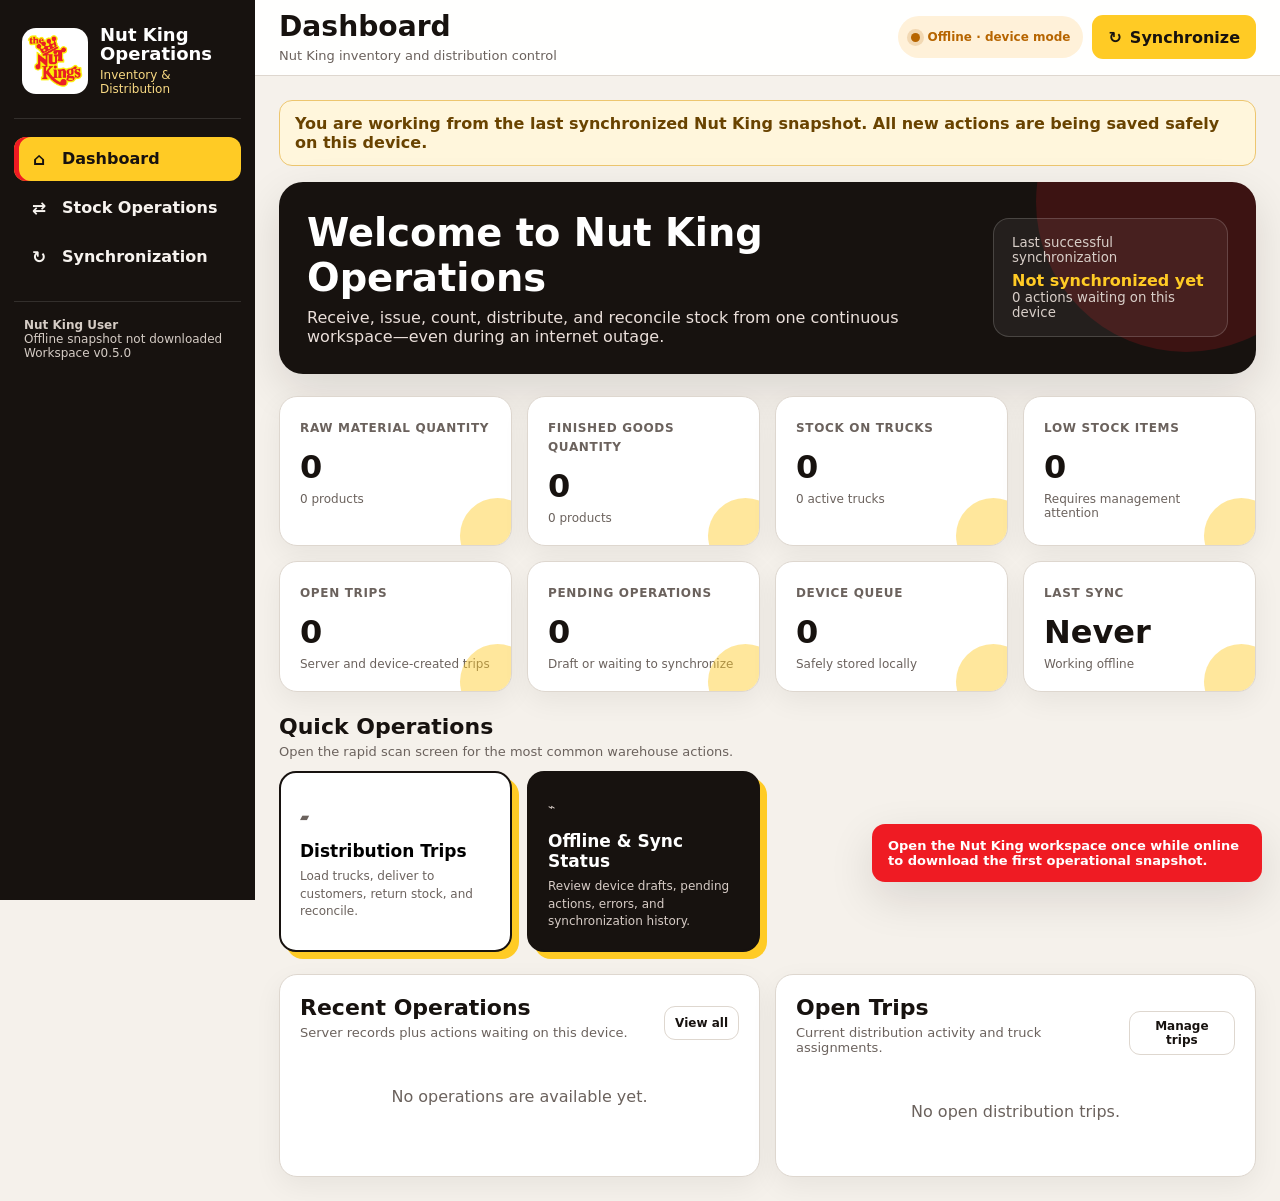
==== commit 0e834733: "Add files via upload" ====
--- a/nutking_inventory_distribution/static/offline/index.html
+++ b/nutking_inventory_distribution/static/offline/index.html
@@ -10,7 +10,7 @@
   <link rel="manifest" href="/nutking/manifest.webmanifest">
   <link rel="icon" href="/nutking_inventory_distribution/static/description/icon-192.png">
   <link rel="apple-touch-icon" href="/nutking_inventory_distribution/static/description/icon-192.png">
-  <link rel="stylesheet" href="/nutking_inventory_distribution/static/offline/app-v0.4.0.css">
+  <link rel="stylesheet" href="/nutking_inventory_distribution/static/offline/app-v0.5.0.css">
   <title>Nut King Operations</title>
 </head>
 <body>
@@ -34,7 +34,7 @@
     <div class="nk-sidebar-foot">
       <strong id="sidebar-user">Nut King User</strong>
       <div id="sidebar-company">Loading company…</div>
-      <div id="sidebar-version">Workspace v0.4.0</div>
+      <div id="sidebar-version">Workspace v0.5.0</div>
       <a href="/web" id="developer-link" hidden>Developer Administration</a>
     </div>
   </aside>
@@ -66,7 +66,7 @@
             <button class="nk-quick" data-scan="raw_receipt"><span class="nk-quick-icon">⬇</span><strong>Receive Raw Materials</strong><span>Scan supplier stock into the raw-material warehouse.</span></button>
             <button class="nk-quick" data-scan="raw_issue"><span class="nk-quick-icon">⬆</span><strong>Issue Raw Materials</strong><span>Scan materials out with an approved movement reason.</span></button>
             <button class="nk-quick" data-scan="finished_add"><span class="nk-quick-icon">▦</span><strong>Receive Finished Goods</strong><span>Add finished products independently into available stock.</span></button>
-            <button class="nk-quick" data-scan="finished_issue"><span class="nk-quick-icon">↗</span><strong>Issue Finished Goods</strong><span>Issue finished products for approved non-trip reasons.</span></button>
+            <button class="nk-quick" data-scan="finished_issue"><span class="nk-quick-icon">↗</span><strong>Issue Finished Goods to Truck</strong><span>Create an Odoo internal transfer to a truck, with an optional customer or company.</span></button>
             <button class="nk-quick" data-count="raw"><span class="nk-quick-icon">✓</span><strong>Raw Physical Inventory</strong><span>Count the Raw Materials warehouse using the normal Odoo inventory method.</span></button>
             <button class="nk-quick" data-count="finished"><span class="nk-quick-icon">☑</span><strong>Finished Physical Inventory</strong><span>Count the Finished Goods warehouse and apply differences.</span></button>
             <button class="nk-quick" data-route-target="distribution"><span class="nk-quick-icon">▰</span><strong>Distribution Trips</strong><span>Load trucks, deliver to customers, return stock, and reconcile.</span></button>
@@ -123,12 +123,12 @@
 
       <section class="nk-page" id="page-operations">
         <div class="nk-section-head"><div><h2>Stock Operations</h2><p>Create, confirm, complete, cancel, print, and audit stock operations from this workspace.</p></div><button class="nk-button primary" id="new-operation">+ Rapid Scan</button></div>
-        <div class="nk-card"><div class="nk-toolbar"><input class="nk-input nk-search" id="operation-search" placeholder="Search operation, product, customer, truck, or reference"><select class="nk-select" id="operation-filter" style="max-width:220px"><option value="all">All statuses</option><option value="draft">Draft</option><option value="confirmed">Confirmed</option><option value="done">Completed</option><option value="cancelled">Cancelled</option><option value="pending">Waiting to sync</option><option value="error">Sync error</option></select><select class="nk-select" id="operation-type-filter" style="max-width:240px"><option value="all">All operation types</option></select></div><div class="nk-table-wrap"><table class="nk-table"><thead><tr><th>Reference</th><th>Date</th><th>Operation</th><th>Party / Truck</th><th class="number">Quantity</th><th>User</th><th>Status</th><th></th></tr></thead><tbody id="operations-body"></tbody></table></div></div>
+        <div class="nk-card"><div class="nk-toolbar"><input class="nk-input nk-search" id="operation-search" placeholder="Search operation, product, customer, truck, or reference"><select class="nk-select" id="operation-filter" style="max-width:220px"><option value="all">All statuses</option><option value="draft">Draft</option><option value="waiting">Waiting</option><option value="ready">Ready</option><option value="done">Done</option><option value="cancel">Cancelled</option><option value="pending">Waiting to sync</option><option value="error">Sync error</option></select><select class="nk-select" id="operation-type-filter" style="max-width:240px"><option value="all">All operation types</option></select></div><div class="nk-table-wrap"><table class="nk-table"><thead><tr><th>Reference</th><th>Date</th><th>Operation</th><th>Party / Truck</th><th class="number">Quantity</th><th>User</th><th>Status</th><th></th></tr></thead><tbody id="operations-body"></tbody></table></div></div>
       </section>
 
       <section class="nk-page" id="page-contacts">
         <div class="nk-section-head"><div><h2>Contacts, Trucks &amp; Staff</h2><p>Cached operational master data remains searchable while offline.</p></div></div>
-        <div class="nk-toolbar"><button class="nk-button dark contact-tab active" data-contact-tab="customers">Customers</button><button class="nk-button light contact-tab" data-contact-tab="suppliers">Suppliers</button><button class="nk-button light contact-tab" data-contact-tab="trucks">Trucks</button><button class="nk-button light contact-tab" data-contact-tab="staff">Staff</button><input class="nk-input nk-search" id="contact-search" placeholder="Search current list"></div>
+        <div class="nk-toolbar"><button class="nk-button dark contact-tab active" data-contact-tab="customers">Customers</button><button class="nk-button light contact-tab" data-contact-tab="suppliers">Suppliers</button><button class="nk-button light contact-tab" data-contact-tab="trucks">Trucks</button><button class="nk-button light contact-tab" data-contact-tab="staff">Staff</button><button class="nk-button primary" id="new-customer" hidden>+ Customer / Company</button><input class="nk-input nk-search" id="contact-search" placeholder="Search current list"></div>
         <div class="nk-card"><div id="contacts-content"></div></div>
       </section>
 
@@ -191,9 +191,9 @@
 
 <div class="nk-modal-backdrop" id="review-modal">
   <div class="nk-modal">
-    <div class="nk-modal-head"><div><h2 id="review-title">Review Operation</h2><div class="nk-small nk-muted">Inventory changes only when the operation reaches Completed. Device completions become official after synchronization.</div></div><button class="nk-close" data-close-modal="review-modal">×</button></div>
+    <div class="nk-modal-head"><div><h2 id="review-title">Review Operation</h2><div class="nk-small nk-muted">This screen follows Odoo’s natural transfer states and actions. Offline actions remain provisional until synchronization.</div></div><button class="nk-close" data-close-modal="review-modal">×</button></div>
     <div class="nk-modal-body" id="review-content"></div>
-    <div class="nk-modal-foot" id="review-actions"><button class="nk-button light" data-close-modal="review-modal">Back</button><button class="nk-button secondary" id="save-draft">Save Draft</button><button class="nk-button dark" id="confirm-operation">Confirm</button><button class="nk-button primary" id="complete-operation">Complete</button></div>
+    <div class="nk-modal-foot" id="review-actions"><button class="nk-button light" data-close-modal="review-modal">Close</button></div>
   </div>
 </div>
 
@@ -219,7 +219,20 @@
   <div class="nk-modal"><div class="nk-modal-head"><div><h2 id="trip-review-title">Trip Details</h2></div><button class="nk-close" data-close-modal="trip-review-modal">×</button></div><div class="nk-modal-body" id="trip-review-content"></div><div class="nk-modal-foot" id="trip-review-actions"><button class="nk-button light" data-close-modal="trip-review-modal">Close</button></div></div>
 </div>
 
+<div class="nk-modal-backdrop" id="product-detail-modal">
+  <div class="nk-modal nk-modal-wide"><div class="nk-modal-head"><div><h2 id="product-detail-title">Product Details</h2><div class="nk-small nk-muted">Odoo forecast, locations, reservations, and move history from the latest synchronized snapshot.</div></div><button class="nk-close" data-close-modal="product-detail-modal">×</button></div><div class="nk-modal-body" id="product-detail-content"></div><div class="nk-modal-foot"><button class="nk-button light" data-close-modal="product-detail-modal">Close</button><button class="nk-button primary" id="open-odoo-product">Open Odoo Product</button></div></div>
+</div>
+
+<div class="nk-modal-backdrop" id="detailed-operations-modal">
+  <div class="nk-modal nk-modal-wide"><div class="nk-modal-head"><div><h2 id="detail-operation-title">Detailed Operations</h2><div class="nk-small nk-muted">Choose the exact source location, lot, and quantity. Odoo revalidates every allocation during synchronization.</div></div><button class="nk-close" data-close-modal="detailed-operations-modal">×</button></div><div class="nk-modal-body"><div class="nk-table-wrap"><table class="nk-table"><thead><tr><th>Product</th><th>Pick From</th><th>Lot</th><th class="number">Last Synced Available</th><th class="number">Quantity</th></tr></thead><tbody id="detail-operation-body"></tbody></table></div><label class="nk-check-row" id="force-demand-field" hidden><input type="checkbox" id="detail-force-demand"> Move the demanded quantity even when it was not reserved (supervisor override; Odoo still validates).</label></div><div class="nk-modal-foot"><button class="nk-button light" data-close-modal="detailed-operations-modal">Cancel</button><button class="nk-button primary" id="save-detailed-operations">Save Detailed Operations</button></div></div>
+</div>
+
+<div class="nk-modal-backdrop" id="customer-modal">
+  <div class="nk-modal" style="width:min(850px,100%)"><div class="nk-modal-head"><div><h2>Add Customer / Company</h2><div class="nk-small nk-muted">Creates a normal Odoo Contact. When offline, it is queued and synchronized before dependent transfers.</div></div><button class="nk-close" data-close-modal="customer-modal">×</button></div><div class="nk-modal-body"><div class="nk-form-grid two"><div class="nk-field"><label>Name</label><input class="nk-input" id="customer-name"></div><div class="nk-field"><label>Type</label><select class="nk-select" id="customer-type"><option value="company">Company</option><option value="person">Individual</option></select></div><div class="nk-field"><label>Customer Code</label><input class="nk-input" id="customer-code"></div><div class="nk-field"><label>Route</label><input class="nk-input" id="customer-route"></div><div class="nk-field"><label>Phone</label><input class="nk-input" id="customer-phone"></div><div class="nk-field"><label>Mobile</label><input class="nk-input" id="customer-mobile"></div><div class="nk-field nk-span-2"><label>Email</label><input class="nk-input" id="customer-email" type="email"></div><div class="nk-field"><label>Address</label><input class="nk-input" id="customer-street"></div><div class="nk-field"><label>Address Line 2</label><input class="nk-input" id="customer-street2"></div><div class="nk-field"><label>City</label><input class="nk-input" id="customer-city"></div><div class="nk-field nk-span-2"><label>Delivery Instructions</label><textarea class="nk-textarea" id="customer-notes"></textarea></div></div></div><div class="nk-modal-foot"><button class="nk-button light" data-close-modal="customer-modal">Cancel</button><button class="nk-button primary" id="customer-save">Save Customer / Company</button></div></div>
+</div>
+
 <div class="nk-toast-area" id="toast-area"></div>
-<script src="/nutking_inventory_distribution/static/offline/app-v0.4.0.js" defer></script>
+<script src="/nutking_inventory_distribution/static/offline/app-v0.5.0.js" defer></script>
+<script src="/nutking_inventory_distribution/static/offline/hybrid-v0.5.0.js" defer></script>
 </body>
 </html>
--- a/nutking_inventory_distribution/static/offline/app-v0.5.0.css
+++ b/nutking_inventory_distribution/static/offline/app-v0.5.0.css
@@ -0,0 +1,321 @@
+:root {
+  --nk-red: #ef1b23;
+  --nk-red-dark: #bf1017;
+  --nk-yellow: #ffcb25;
+  --nk-ink: #17120f;
+  --nk-ink-soft: #2a2420;
+  --nk-cream: #f5f1eb;
+  --nk-paper: #ffffff;
+  --nk-muted: #6b625d;
+  --nk-line: #ded7cf;
+  --nk-green: #087f4f;
+  --nk-orange: #b76500;
+  --nk-blue: #175eb5;
+  --nk-shadow: 0 16px 45px rgba(23, 18, 15, .12);
+  --nk-radius: 18px;
+}
+* { box-sizing: border-box; }
+html { min-height: 100%; background: var(--nk-cream); scroll-behavior: smooth; }
+body { margin: 0; min-height: 100%; color: var(--nk-ink); background: var(--nk-cream); font-family: Inter, ui-sans-serif, system-ui, -apple-system, BlinkMacSystemFont, "Segoe UI", sans-serif; }
+button, input, select, textarea { font: inherit; }
+button { -webkit-tap-highlight-color: transparent; }
+a { color: inherit; }
+[hidden] { display: none !important; }
+
+.nk-app { min-height: 100vh; display: grid; grid-template-columns: 255px minmax(0, 1fr); }
+.nk-sidebar { position: sticky; top: 0; height: 100vh; overflow-y: auto; background: var(--nk-ink); color: #fff; padding: 18px 14px; z-index: 30; }
+.nk-brand { display: flex; align-items: center; gap: 12px; padding: 8px 8px 22px; border-bottom: 1px solid rgba(255,255,255,.12); }
+.nk-brand img { width: 66px; height: 66px; object-fit: contain; border-radius: 14px; background: #fff; padding: 5px; }
+.nk-brand strong { display: block; font-size: 18px; line-height: 1.05; }
+.nk-brand span { display: block; margin-top: 4px; color: #f8d983; font-size: 12px; }
+.nk-nav { display: grid; gap: 5px; margin-top: 18px; }
+.nk-nav-button { width: 100%; border: 0; color: #f7f3ef; background: transparent; border-radius: 12px; padding: 12px 13px; display: flex; align-items: center; gap: 11px; text-align: left; font-weight: 750; cursor: pointer; }
+.nk-nav-button:hover { background: rgba(255,255,255,.08); }
+.nk-nav-button.active { color: var(--nk-ink); background: var(--nk-yellow); box-shadow: inset 5px 0 var(--nk-red); }
+.nk-nav-icon { width: 24px; text-align: center; font-size: 17px; }
+.nk-sidebar-foot { margin-top: 22px; padding: 16px 10px; border-top: 1px solid rgba(255,255,255,.12); color: #d5ccc5; font-size: 12px; }
+.nk-sidebar-foot a { display: inline-block; margin-top: 10px; color: #fff; font-weight: 800; }
+
+.nk-main { min-width: 0; }
+.nk-topbar { position: sticky; top: 0; z-index: 25; min-height: 72px; padding: 12px 24px; display: flex; align-items: center; justify-content: space-between; gap: 16px; background: rgba(255,255,255,.94); border-bottom: 1px solid var(--nk-line); backdrop-filter: blur(15px); }
+.nk-mobile-menu { display: none; border: 0; background: var(--nk-ink); color: #fff; width: 44px; height: 44px; border-radius: 11px; cursor: pointer; }
+.nk-page-title { min-width: 0; }
+.nk-page-title h1 { margin: 0; font-size: clamp(22px, 2.2vw, 31px); line-height: 1.1; }
+.nk-page-title p { margin: 5px 0 0; color: var(--nk-muted); font-size: 13px; white-space: nowrap; overflow: hidden; text-overflow: ellipsis; }
+.nk-top-actions { display: flex; align-items: center; gap: 9px; }
+.nk-connection { display: inline-flex; align-items: center; gap: 8px; min-height: 42px; padding: 9px 13px; border-radius: 999px; font-weight: 850; font-size: 12px; background: #eaf6ef; color: var(--nk-green); }
+.nk-connection.offline { background: #fff1d9; color: var(--nk-orange); }
+.nk-dot { width: 9px; height: 9px; border-radius: 50%; background: currentColor; box-shadow: 0 0 0 4px color-mix(in srgb, currentColor 18%, transparent); }
+.nk-content { width: min(1540px, 100%); margin: 0 auto; padding: 24px; }
+.nk-page { display: none; animation: nkFade .2s ease; }
+.nk-page.active { display: block; }
+@keyframes nkFade { from { opacity: .3; transform: translateY(3px); } to { opacity: 1; transform: none; } }
+
+.nk-hero { position: relative; overflow: hidden; border-radius: 24px; padding: 28px; background: var(--nk-ink); color: #fff; box-shadow: var(--nk-shadow); display: flex; align-items: center; justify-content: space-between; gap: 25px; }
+.nk-hero::after { content: ""; position: absolute; width: 300px; height: 300px; right: -80px; top: -130px; border-radius: 50%; background: var(--nk-red); opacity: .17; }
+.nk-hero-copy { position: relative; z-index: 1; }
+.nk-hero-copy h2 { margin: 0 0 8px; font-size: clamp(26px, 3vw, 42px); }
+.nk-hero-copy p { margin: 0; color: #eadfda; max-width: 650px; }
+.nk-hero-status { position: relative; z-index: 1; min-width: 220px; padding: 16px 18px; border: 1px solid rgba(255,255,255,.17); border-radius: 16px; background: rgba(255,255,255,.06); }
+.nk-hero-status small { display: block; color: #d8cec8; }
+.nk-hero-status strong { display: block; margin-top: 6px; color: var(--nk-yellow); }
+
+.nk-grid { display: grid; gap: 15px; }
+.nk-grid-2 { grid-template-columns: repeat(2, minmax(0, 1fr)); }
+.nk-grid-3 { grid-template-columns: repeat(3, minmax(0, 1fr)); }
+.nk-grid-4 { grid-template-columns: repeat(4, minmax(0, 1fr)); }
+.nk-grid-5 { grid-template-columns: repeat(5, minmax(0, 1fr)); }
+.nk-section { margin-top: 22px; }
+.nk-section-head { display: flex; align-items: flex-end; justify-content: space-between; gap: 15px; margin-bottom: 12px; }
+.nk-section-head h2, .nk-card h2 { margin: 0; font-size: 22px; }
+.nk-section-head p { margin: 5px 0 0; color: var(--nk-muted); font-size: 13px; }
+.nk-card { background: var(--nk-paper); border: 1px solid var(--nk-line); border-radius: var(--nk-radius); padding: 20px; box-shadow: 0 9px 28px rgba(23,18,15,.06); }
+.nk-card-dark { color: #fff; background: var(--nk-ink); border-color: var(--nk-ink); }
+.nk-card-dark .nk-muted { color: #d8cec8; }
+.nk-kpi { position: relative; overflow: hidden; min-height: 130px; }
+.nk-kpi::after { content: ""; position: absolute; width: 75px; height: 75px; right: -24px; bottom: -28px; border-radius: 50%; background: var(--nk-yellow); opacity: .45; }
+.nk-kpi-label { color: var(--nk-muted); font-size: 12px; font-weight: 850; text-transform: uppercase; letter-spacing: .055em; }
+.nk-kpi-value { display: block; margin-top: 15px; font-size: 32px; line-height: 1; }
+.nk-kpi-note { display: block; margin-top: 9px; color: var(--nk-muted); font-size: 12px; }
+.nk-quick { min-height: 132px; padding: 19px; border: 2px solid var(--nk-ink); border-radius: 17px; background: #fff; box-shadow: 7px 7px 0 var(--nk-yellow); text-align: left; cursor: pointer; transition: .16s ease; }
+.nk-quick:hover { transform: translate(-2px,-2px); box-shadow: 10px 10px 0 var(--nk-red); }
+.nk-quick-icon { display: block; color: var(--nk-red); font-size: 25px; margin-bottom: 15px; }
+.nk-quick strong { display: block; font-size: 17px; }
+.nk-quick span { display: block; margin-top: 7px; color: var(--nk-muted); font-size: 12px; line-height: 1.45; }
+.nk-quick.dark { color: #fff; background: var(--nk-ink); }
+.nk-quick.dark span { color: #d7ccc6; }
+
+.nk-toolbar { display: flex; align-items: center; flex-wrap: wrap; gap: 10px; margin-bottom: 14px; }
+.nk-toolbar .nk-search { flex: 1 1 260px; }
+.nk-field { min-width: 0; }
+.nk-field label { display: block; margin-bottom: 6px; color: var(--nk-muted); font-size: 11px; font-weight: 900; letter-spacing: .055em; text-transform: uppercase; }
+.nk-input, .nk-select, .nk-textarea { width: 100%; min-height: 46px; padding: 11px 12px; border: 1px solid var(--nk-line); border-radius: 11px; color: var(--nk-ink); background: #fff; }
+.nk-textarea { min-height: 95px; resize: vertical; }
+.nk-input:focus, .nk-select:focus, .nk-textarea:focus { outline: 3px solid rgba(255,203,37,.35); border-color: var(--nk-yellow); }
+.nk-field-help { display: block; margin-top: 5px; color: var(--nk-muted); font-size: 11px; }
+.nk-form-grid { display: grid; grid-template-columns: repeat(3, minmax(0,1fr)); gap: 13px; }
+.nk-form-grid.two { grid-template-columns: repeat(2, minmax(0,1fr)); }
+.nk-form-grid.four { grid-template-columns: repeat(4, minmax(0,1fr)); }
+.nk-span-2 { grid-column: span 2; }
+.nk-span-3 { grid-column: span 3; }
+.nk-button { border: 0; min-height: 44px; padding: 10px 16px; border-radius: 11px; font-weight: 900; cursor: pointer; display: inline-flex; align-items: center; justify-content: center; gap: 8px; text-decoration: none; }
+.nk-button:disabled { opacity: .45; cursor: not-allowed; }
+.nk-button.primary { color: #fff; background: var(--nk-red); }
+.nk-button.primary:hover { background: var(--nk-red-dark); }
+.nk-button.secondary { color: var(--nk-ink); background: var(--nk-yellow); }
+.nk-button.dark { color: #fff; background: var(--nk-ink); }
+.nk-button.light { color: var(--nk-ink); background: #fff; border: 1px solid var(--nk-line); }
+.nk-button.danger { color: var(--nk-red); background: #fff0f0; border: 1px solid #f3b8bb; }
+.nk-button.small { min-height: 34px; padding: 7px 10px; font-size: 12px; }
+.nk-actions { display: flex; align-items: center; flex-wrap: wrap; gap: 9px; }
+.nk-muted { color: var(--nk-muted); }
+.nk-small { font-size: 12px; }
+.nk-warning-note { padding: 12px 14px; border-radius: 11px; background: #fff4d9; border: 1px solid #efd27f; color: #6b4600; font-size: 12px; }
+.nk-offline-banner { display: none; margin-bottom: 16px; padding: 13px 15px; border-radius: 13px; border: 1px solid #edc66f; background: #fff6dc; color: #694300; font-weight: 750; }
+.nk-offline-banner.show { display: block; }
+
+.nk-table-wrap { width: 100%; overflow: auto; border: 1px solid var(--nk-line); border-radius: 14px; background: #fff; }
+.nk-table { width: 100%; border-collapse: collapse; min-width: 780px; }
+.nk-table th, .nk-table td { padding: 12px 13px; border-bottom: 1px solid #eee8e2; text-align: left; vertical-align: middle; }
+.nk-table th { position: sticky; top: 0; z-index: 2; color: var(--nk-muted); background: #fbfaf8; font-size: 11px; text-transform: uppercase; letter-spacing: .055em; }
+.nk-table tr:last-child td { border-bottom: 0; }
+.nk-table .number { text-align: right; font-variant-numeric: tabular-nums; }
+.nk-empty { padding: 35px 20px !important; text-align: center !important; color: var(--nk-muted); }
+.nk-badge { display: inline-flex; align-items: center; gap: 5px; padding: 5px 9px; border-radius: 999px; color: var(--nk-ink-soft); background: #ece7e2; font-size: 11px; font-weight: 850; text-transform: capitalize; white-space: nowrap; }
+.nk-badge.done, .nk-badge.processed, .nk-badge.available { color: var(--nk-green); background: #e5f5eb; }
+.nk-badge.error, .nk-badge.cancelled { color: var(--nk-red); background: #ffe7e8; }
+.nk-badge.draft, .nk-badge.pending, .nk-badge.planned { color: var(--nk-orange); background: #fff1cd; }
+.nk-badge.loading, .nk-badge.in_progress, .nk-badge.reconciliation, .nk-badge.on_route { color: var(--nk-blue); background: #e6effb; }
+.nk-quantity-low { color: var(--nk-red); font-weight: 900; }
+.nk-difference.negative { color: var(--nk-red); font-weight: 900; }
+.nk-difference.positive { color: var(--nk-green); font-weight: 900; }
+
+.nk-scan-zone { margin-top: 16px; padding: 18px; border: 1px solid #edcf70; border-radius: 16px; background: #fff9e7; }
+.nk-scan-row { display: grid; grid-template-columns: minmax(240px, 2.2fr) .7fr 1fr 1fr auto; gap: 10px; align-items: end; }
+.nk-scan-row .nk-button { min-height: 46px; }
+.nk-scan-summary { margin-top: 13px; display: flex; align-items: center; justify-content: space-between; gap: 12px; }
+.nk-total { font-size: 18px; font-weight: 900; }
+
+.nk-trip-grid { display: grid; grid-template-columns: repeat(2,minmax(0,1fr)); gap: 14px; }
+.nk-trip-card { border: 1px solid var(--nk-line); border-radius: 16px; padding: 17px; background: #fff; }
+.nk-trip-head { display: flex; align-items: start; justify-content: space-between; gap: 12px; }
+.nk-trip-head h3 { margin: 0; }
+.nk-trip-meta { margin: 12px 0; display: grid; grid-template-columns: repeat(2,minmax(0,1fr)); gap: 8px; color: var(--nk-muted); font-size: 12px; }
+.nk-trip-totals { display: grid; grid-template-columns: repeat(5,minmax(0,1fr)); gap: 7px; padding: 10px; border-radius: 12px; background: #f8f5f1; }
+.nk-trip-totals span { display: block; color: var(--nk-muted); font-size: 9px; text-transform: uppercase; }
+.nk-trip-totals strong { display: block; margin-top: 4px; }
+
+.nk-modal-backdrop { position: fixed; inset: 0; z-index: 100; padding: 18px; display: none; align-items: center; justify-content: center; background: rgba(23,18,15,.75); }
+.nk-modal-backdrop.open { display: flex; }
+.nk-modal { width: min(980px,100%); max-height: 94vh; overflow: auto; border-radius: 21px; background: #fff; box-shadow: 0 28px 80px rgba(0,0,0,.35); }
+.nk-modal-head { position: sticky; top: 0; z-index: 4; display: flex; align-items: start; justify-content: space-between; gap: 15px; padding: 19px 22px; border-bottom: 1px solid var(--nk-line); background: rgba(255,255,255,.97); }
+.nk-modal-head h2 { margin: 0; }
+.nk-modal-body { padding: 22px; }
+.nk-modal-foot { position: sticky; bottom: 0; display: flex; align-items: center; justify-content: flex-end; flex-wrap: wrap; gap: 9px; padding: 15px 22px; border-top: 1px solid var(--nk-line); background: rgba(255,255,255,.97); }
+.nk-close { border: 0; width: 38px; height: 38px; border-radius: 50%; background: #eee8e3; cursor: pointer; font-size: 18px; }
+.nk-review-meta { display: grid; grid-template-columns: repeat(3,minmax(0,1fr)); gap: 10px; margin: 14px 0; }
+.nk-review-meta div { padding: 11px; border-radius: 11px; background: #f8f5f1; }
+.nk-review-meta span { display: block; color: var(--nk-muted); font-size: 10px; font-weight: 850; text-transform: uppercase; }
+.nk-review-meta strong { display: block; margin-top: 5px; }
+
+.nk-toast-area { position: fixed; z-index: 150; right: 18px; bottom: 18px; width: min(390px, calc(100vw - 36px)); display: grid; gap: 10px; }
+.nk-toast { padding: 14px 16px; border-radius: 13px; color: #fff; background: var(--nk-ink); box-shadow: var(--nk-shadow); animation: nkToast .25s ease; font-size: 13px; font-weight: 750; }
+.nk-toast.success { background: var(--nk-green); }
+.nk-toast.error { background: var(--nk-red); }
+@keyframes nkToast { from { transform: translateY(8px); opacity: 0; } }
+.nk-progress { height: 8px; overflow: hidden; border-radius: 999px; background: #eee8e2; }
+.nk-progress > span { display: block; height: 100%; border-radius: inherit; background: var(--nk-red); }
+.nk-report-bar { display: grid; gap: 8px; }
+.nk-report-line { display: grid; grid-template-columns: minmax(150px,.8fr) 2fr 80px; gap: 10px; align-items: center; font-size: 12px; }
+.nk-report-line .bar { height: 10px; border-radius: 999px; background: #eee7e1; overflow: hidden; }
+.nk-report-line .bar span { display: block; height: 100%; background: var(--nk-red); border-radius: inherit; }
+
+@media (max-width: 1180px) {
+  .nk-grid-5 { grid-template-columns: repeat(3,minmax(0,1fr)); }
+  .nk-grid-4 { grid-template-columns: repeat(2,minmax(0,1fr)); }
+  .nk-form-grid.four { grid-template-columns: repeat(2,minmax(0,1fr)); }
+  .nk-scan-row { grid-template-columns: 1fr 1fr; }
+  .nk-scan-row .product-field { grid-column: 1 / -1; }
+}
+@media (max-width: 900px) {
+  .nk-app { grid-template-columns: 1fr; }
+  .nk-sidebar { position: fixed; left: 0; transform: translateX(-105%); width: 270px; transition: transform .2s ease; box-shadow: 20px 0 50px rgba(0,0,0,.25); }
+  .nk-sidebar.open { transform: translateX(0); }
+  .nk-mobile-menu { display: inline-flex; align-items: center; justify-content: center; }
+  .nk-topbar { padding: 11px 15px; }
+  .nk-content { padding: 16px; }
+  .nk-top-actions .nk-button span { display: none; }
+  .nk-hero { align-items: flex-start; flex-direction: column; }
+  .nk-hero-status { width: 100%; }
+  .nk-grid-3 { grid-template-columns: repeat(2,minmax(0,1fr)); }
+  .nk-trip-grid { grid-template-columns: 1fr; }
+}
+@media (max-width: 650px) {
+  .nk-content { padding: 11px; }
+  .nk-topbar { align-items: flex-start; }
+  .nk-page-title p { display: none; }
+  .nk-connection { max-width: 155px; overflow: hidden; text-overflow: ellipsis; white-space: nowrap; }
+  .nk-grid-2, .nk-grid-3, .nk-grid-4, .nk-grid-5 { grid-template-columns: 1fr; }
+  .nk-form-grid, .nk-form-grid.two, .nk-form-grid.four { grid-template-columns: 1fr; }
+  .nk-span-2, .nk-span-3 { grid-column: auto; }
+  .nk-scan-row { grid-template-columns: 1fr; }
+  .nk-trip-totals { grid-template-columns: repeat(3,minmax(0,1fr)); }
+  .nk-review-meta { grid-template-columns: 1fr; }
+  .nk-modal-backdrop { padding: 0; align-items: flex-end; }
+  .nk-modal { max-height: 96vh; border-radius: 20px 20px 0 0; }
+  .nk-modal-foot .nk-button { flex: 1; }
+}
+
+.nk-list-item {
+  border: 1px solid var(--nk-line);
+  border-radius: 14px;
+  padding: 14px;
+  background: #fff;
+  margin-bottom: 10px;
+}
+
+/* Product autocomplete — v0.4.1 */
+.nk-autocomplete-field { position: relative; }
+.nk-autocomplete-wrap { position: relative; }
+.nk-autocomplete-menu {
+  position: absolute;
+  z-index: 30;
+  top: calc(100% + 6px);
+  left: 0;
+  right: 0;
+  display: none;
+  max-height: 320px;
+  overflow-y: auto;
+  border: 1px solid #d9d0c8;
+  border-radius: 13px;
+  background: #fff;
+  box-shadow: 0 18px 45px rgba(23,18,15,.18);
+}
+.nk-autocomplete-menu.open { display: block; }
+.nk-autocomplete-item {
+  width: 100%;
+  min-height: 58px;
+  padding: 10px 12px;
+  border: 0;
+  border-bottom: 1px solid #eee8e2;
+  background: #fff;
+  color: var(--nk-ink);
+  display: flex;
+  align-items: center;
+  justify-content: space-between;
+  gap: 14px;
+  text-align: left;
+  cursor: pointer;
+}
+.nk-autocomplete-item:last-child { border-bottom: 0; }
+.nk-autocomplete-item:hover,
+.nk-autocomplete-item.active { background: #fff5cf; }
+.nk-autocomplete-item strong { display: block; font-size: 13px; }
+.nk-autocomplete-item small { display: block; margin-top: 4px; color: var(--nk-muted); font-size: 11px; }
+.nk-autocomplete-stock { flex: 0 0 auto; color: var(--nk-green); font-size: 11px; font-weight: 900; white-space: nowrap; }
+.nk-autocomplete-empty { padding: 14px; color: var(--nk-muted); font-size: 12px; }
+@media (max-width: 650px) {
+  .nk-autocomplete-item { align-items: flex-start; flex-direction: column; gap: 5px; }
+  .nk-autocomplete-stock { white-space: normal; }
+}
+
+/* Stock-operation lifecycle — v0.4.1 */
+.nk-status-flow {
+  display: flex;
+  align-items: stretch;
+  gap: 8px;
+  margin: 0 0 18px;
+  overflow-x: auto;
+}
+.nk-status-flow span {
+  position: relative;
+  min-width: 128px;
+  padding: 11px 18px;
+  border: 1px solid var(--nk-line);
+  border-radius: 999px;
+  background: #f1ede8;
+  color: var(--nk-muted);
+  font-size: 12px;
+  font-weight: 900;
+  text-align: center;
+  white-space: nowrap;
+}
+.nk-status-flow span.active {
+  border-color: #e4b01e;
+  background: #fff5cf;
+  color: var(--nk-ink);
+}
+.nk-status-flow span.current {
+  border-color: var(--nk-red);
+  background: var(--nk-red);
+  color: #fff;
+}
+.nk-status-flow span.cancelled {
+  border-color: #b20d14;
+  background: #fff0f1;
+  color: #b20d14;
+}
+@media (max-width: 650px) {
+  .nk-status-flow span { min-width: 110px; padding: 9px 14px; }
+}
+
+.nk-badge.confirmed { color: var(--nk-blue); background: #e6effb; }
+
+/* v0.5.0 Odoo-native hybrid transfer layer */
+.nk-native-statusbar{display:grid;grid-template-columns:repeat(4,minmax(120px,1fr));gap:10px;margin-bottom:20px}
+.nk-native-statusbar span{position:relative;padding:15px 18px;text-align:center;border:1px solid #ded7d0;background:#eee9e4;color:#716a65;font-weight:800;border-radius:14px}
+.nk-native-statusbar span.passed{background:#fff2c5;border-color:#f5bd1f;color:#221b17}
+.nk-native-statusbar span.active{background:#f51f2b;border-color:#f51f2b;color:#fff}
+.nk-native-cancelled{display:inline-flex;padding:10px 18px;border-radius:999px;background:#ffe4e4;color:#b61520;font-weight:900;margin-bottom:18px}
+.nk-review-meta .nk-card{padding:16px;box-shadow:none;background:#f7f4f1}
+.nk-review-meta .nk-card span{display:block;color:#716a65;text-transform:uppercase;font-size:.73rem;font-weight:900;margin-bottom:5px}
+.nk-review-meta .nk-card strong{display:block;font-size:1rem}
+.nk-product-link{appearance:none;border:0;background:transparent;padding:0;color:#008b94;font:inherit;font-weight:800;text-align:left;cursor:pointer}
+.nk-product-link:hover{text-decoration:underline}
+.nk-sync-note,.nk-snapshot-banner{margin-top:14px;padding:13px 16px;border-radius:13px;background:#fff3c9;border:1px solid #f2c34b;font-weight:700}
+.nk-sync-note.error{background:#ffe7e8;border-color:#ffb3b8;color:#ad1721}
+.nk-modal-wide{width:min(1280px,100%)}
+.nk-product-kpis{grid-template-columns:repeat(5,minmax(0,1fr))}
+.nk-check-row{display:flex;align-items:flex-start;gap:10px;margin-top:16px;padding:14px;border-radius:12px;background:#f8f5f1;font-weight:700}
+.nk-warning-text{color:#9a6500;font-weight:800;margin-top:5px}
+@media(max-width:900px){.nk-native-statusbar{grid-template-columns:repeat(2,1fr)}.nk-product-kpis{grid-template-columns:repeat(2,1fr)}}
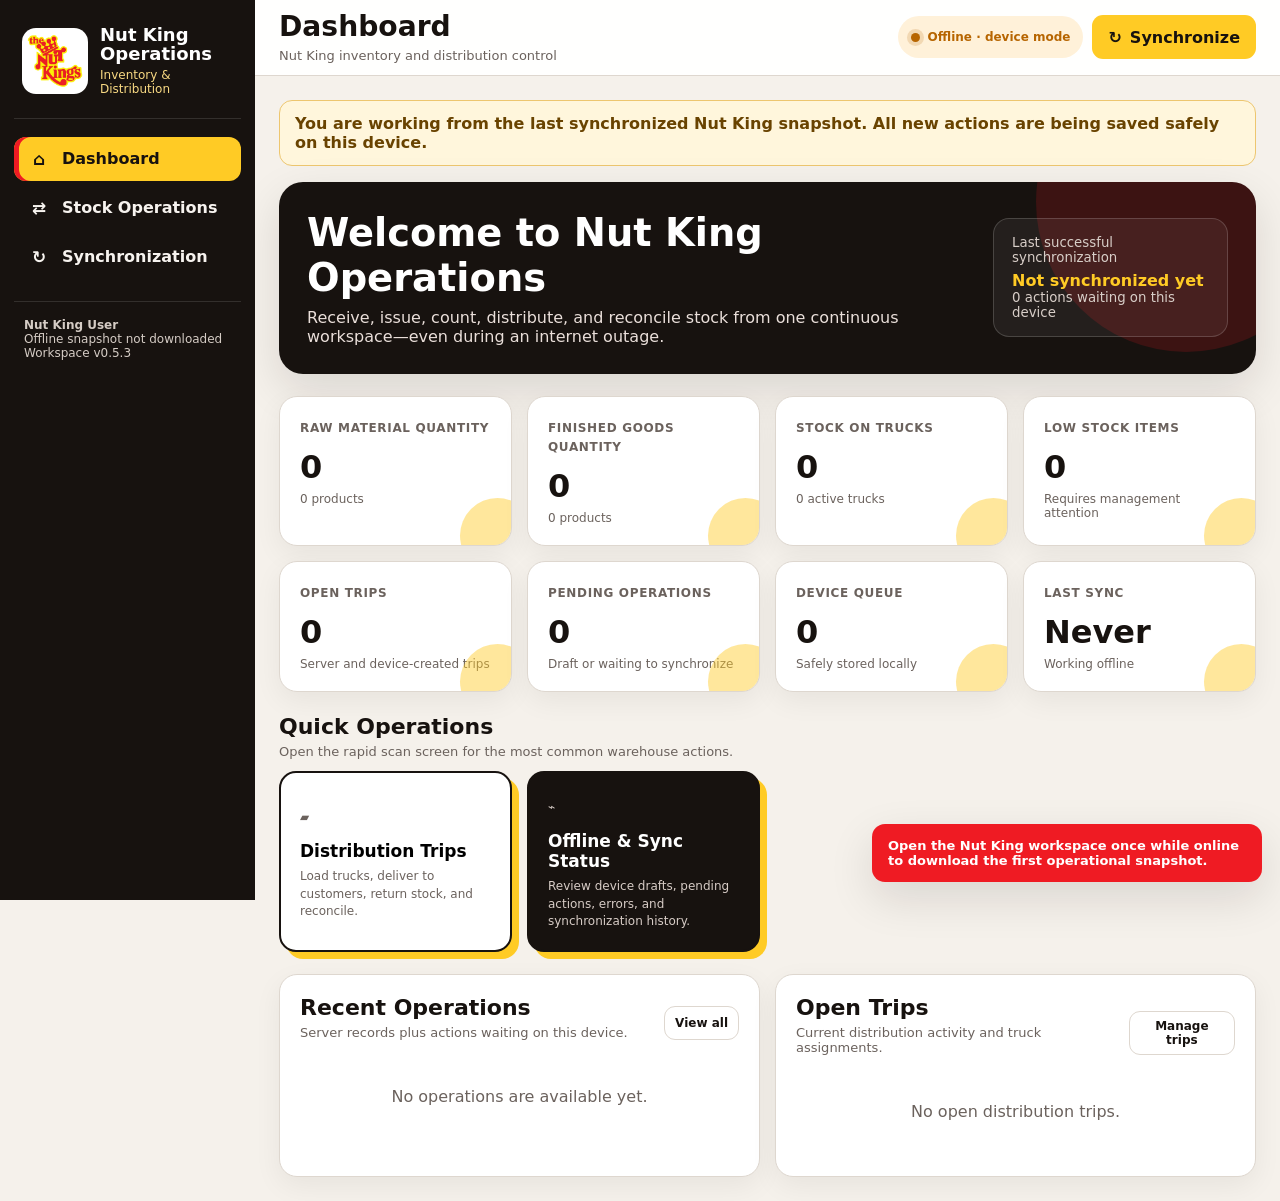
==== commit 6743dbf7: "Add files via upload" ====
--- a/nutking_inventory_distribution/static/offline/index.html
+++ b/nutking_inventory_distribution/static/offline/index.html
@@ -10,7 +10,7 @@
   <link rel="manifest" href="/nutking/manifest.webmanifest">
   <link rel="icon" href="/nutking_inventory_distribution/static/description/icon-192.png">
   <link rel="apple-touch-icon" href="/nutking_inventory_distribution/static/description/icon-192.png">
-  <link rel="stylesheet" href="/nutking_inventory_distribution/static/offline/app-v0.5.0.css">
+  <link rel="stylesheet" href="/nutking_inventory_distribution/static/offline/app-v0.5.3.css">
   <title>Nut King Operations</title>
 </head>
 <body>
@@ -34,7 +34,7 @@
     <div class="nk-sidebar-foot">
       <strong id="sidebar-user">Nut King User</strong>
       <div id="sidebar-company">Loading company…</div>
-      <div id="sidebar-version">Workspace v0.5.0</div>
+      <div id="sidebar-version">Workspace v0.5.3</div>
       <a href="/web" id="developer-link" hidden>Developer Administration</a>
     </div>
   </aside>
@@ -64,7 +64,7 @@
           <div class="nk-section-head"><div><h2>Quick Operations</h2><p>Open the rapid scan screen for the most common warehouse actions.</p></div></div>
           <div class="nk-grid nk-grid-4">
             <button class="nk-quick" data-scan="raw_receipt"><span class="nk-quick-icon">⬇</span><strong>Receive Raw Materials</strong><span>Scan supplier stock into the raw-material warehouse.</span></button>
-            <button class="nk-quick" data-scan="raw_issue"><span class="nk-quick-icon">⬆</span><strong>Issue Raw Materials</strong><span>Scan materials out with an approved movement reason.</span></button>
+            <button class="nk-quick" data-scan="raw_issue"><span class="nk-quick-icon">⬆</span><strong>Issue Raw Materials</strong><span>Scan materials out of the raw-material warehouse.</span></button>
             <button class="nk-quick" data-scan="finished_add"><span class="nk-quick-icon">▦</span><strong>Receive Finished Goods</strong><span>Add finished products independently into available stock.</span></button>
             <button class="nk-quick" data-scan="finished_issue"><span class="nk-quick-icon">↗</span><strong>Issue Finished Goods to Truck</strong><span>Create an Odoo internal transfer to a truck, with an optional customer or company.</span></button>
             <button class="nk-quick" data-count="raw"><span class="nk-quick-icon">✓</span><strong>Raw Physical Inventory</strong><span>Count the Raw Materials warehouse using the normal Odoo inventory method.</span></button>
@@ -165,22 +165,21 @@
     <div class="nk-modal-body">
       <div class="nk-form-grid">
         <div class="nk-field"><label>Operation</label><select class="nk-select" id="scan-operation"></select></div>
-        <div class="nk-field" id="scan-partner-field"><label id="scan-partner-label">Customer / Supplier</label><select class="nk-select" id="scan-partner"><option value="">Select</option></select></div>
+        <div class="nk-field nk-autocomplete-field" id="scan-partner-field"><label id="scan-partner-label">Customer / Supplier</label><select id="scan-partner" hidden><option value="">Select</option></select><div class="nk-autocomplete-wrap"><input class="nk-input" id="scan-partner-search" autocomplete="off" aria-autocomplete="list" aria-controls="scan-partner-suggestions" aria-expanded="false" placeholder="Search customer, company, or supplier"><div class="nk-autocomplete-menu" id="scan-partner-suggestions" role="listbox"></div></div></div>
         <div class="nk-field" id="scan-reason-field"><label>Movement Reason</label><select class="nk-select" id="scan-reason"><option value="">Select reason</option></select></div>
         <div class="nk-field" id="scan-trip-field"><label>Distribution Trip</label><select class="nk-select" id="scan-trip"><option value="">Select trip</option></select></div>
-        <div class="nk-field" id="scan-truck-field"><label>Truck</label><select class="nk-select" id="scan-truck"><option value="">Select truck</option></select></div>
+        <div class="nk-field nk-autocomplete-field" id="scan-truck-field"><label>Truck</label><select id="scan-truck" hidden><option value="">Select truck</option></select><div class="nk-autocomplete-wrap"><input class="nk-input" id="scan-truck-search" autocomplete="off" aria-autocomplete="list" aria-controls="scan-truck-suggestions" aria-expanded="false" placeholder="Search truck name or registration"><div class="nk-autocomplete-menu" id="scan-truck-suggestions" role="listbox"></div></div></div>
         <div class="nk-field"><label>Reference</label><input class="nk-input" id="scan-reference" placeholder="Delivery note, supplier invoice, or internal reference"></div>
         <div class="nk-field nk-span-3"><label>Notes</label><textarea class="nk-textarea" id="scan-notes" placeholder="Operational details, reason explanation, damage information, or delivery notes"></textarea></div>
       </div>
       <div class="nk-scan-zone">
         <div class="nk-scan-row">
-          <div class="nk-field product-field nk-autocomplete-field"><label>Barcode, Internal Reference, or Product</label><div class="nk-autocomplete-wrap"><input class="nk-input" id="scan-product" autocomplete="off" aria-autocomplete="list" aria-controls="scan-product-suggestions" aria-expanded="false" placeholder="Scan barcode or type at least 3 characters"><div class="nk-autocomplete-menu" id="scan-product-suggestions" role="listbox"></div></div><span class="nk-field-help">After 3 letters or digits, matching products from the selected warehouse appear automatically.</span></div>
+          <div class="nk-field product-field nk-autocomplete-field"><label>Barcode, Internal Reference, or Product</label><div class="nk-autocomplete-wrap"><input class="nk-input" id="scan-product" autocomplete="off" aria-autocomplete="list" aria-controls="scan-product-suggestions" aria-expanded="false" placeholder="Scan barcode or type product"><div class="nk-autocomplete-menu" id="scan-product-suggestions" role="listbox"></div></div></div>
           <div class="nk-field"><label>Quantity</label><input class="nk-input" id="scan-qty" type="number" min="0.001" step="0.001" value="1"></div>
           <div class="nk-field"><label>Batch / Lot</label><input class="nk-input" id="scan-lot" placeholder="Optional"></div>
           <div class="nk-field"><label>Expiration Date</label><input class="nk-input" id="scan-expiration" type="date"></div>
           <button class="nk-button dark" id="scan-add">Add</button>
         </div>
-        <span class="nk-field-help">Scanning the same product and lot again increases its quantity instead of creating a duplicate line.</span>
       </div>
       <div class="nk-table-wrap" style="margin-top:15px"><table class="nk-table"><thead><tr><th>Product</th><th>Barcode</th><th class="number">Quantity</th><th>Unit</th><th>Batch / Lot</th><th>Expiration</th><th></th></tr></thead><tbody id="scan-lines-body"></tbody></table></div>
       <div class="nk-scan-summary"><span class="nk-total" id="scan-total">0 lines · 0 quantity</span><span class="nk-small nk-muted" id="scan-stock-message"></span></div>
@@ -232,7 +231,7 @@
 </div>
 
 <div class="nk-toast-area" id="toast-area"></div>
-<script src="/nutking_inventory_distribution/static/offline/app-v0.5.0.js" defer></script>
-<script src="/nutking_inventory_distribution/static/offline/hybrid-v0.5.0.js" defer></script>
+<script src="/nutking_inventory_distribution/static/offline/app-v0.5.3.js" defer></script>
+<script src="/nutking_inventory_distribution/static/offline/hybrid-v0.5.3.js" defer></script>
 </body>
 </html>
--- a/nutking_inventory_distribution/static/offline/app-v0.5.3.css
+++ b/nutking_inventory_distribution/static/offline/app-v0.5.3.css
@@ -0,0 +1,321 @@
+:root {
+  --nk-red: #ef1b23;
+  --nk-red-dark: #bf1017;
+  --nk-yellow: #ffcb25;
+  --nk-ink: #17120f;
+  --nk-ink-soft: #2a2420;
+  --nk-cream: #f5f1eb;
+  --nk-paper: #ffffff;
+  --nk-muted: #6b625d;
+  --nk-line: #ded7cf;
+  --nk-green: #087f4f;
+  --nk-orange: #b76500;
+  --nk-blue: #175eb5;
+  --nk-shadow: 0 16px 45px rgba(23, 18, 15, .12);
+  --nk-radius: 18px;
+}
+* { box-sizing: border-box; }
+html { min-height: 100%; background: var(--nk-cream); scroll-behavior: smooth; }
+body { margin: 0; min-height: 100%; color: var(--nk-ink); background: var(--nk-cream); font-family: Inter, ui-sans-serif, system-ui, -apple-system, BlinkMacSystemFont, "Segoe UI", sans-serif; }
+button, input, select, textarea { font: inherit; }
+button { -webkit-tap-highlight-color: transparent; }
+a { color: inherit; }
+[hidden] { display: none !important; }
+
+.nk-app { min-height: 100vh; display: grid; grid-template-columns: 255px minmax(0, 1fr); }
+.nk-sidebar { position: sticky; top: 0; height: 100vh; overflow-y: auto; background: var(--nk-ink); color: #fff; padding: 18px 14px; z-index: 30; }
+.nk-brand { display: flex; align-items: center; gap: 12px; padding: 8px 8px 22px; border-bottom: 1px solid rgba(255,255,255,.12); }
+.nk-brand img { width: 66px; height: 66px; object-fit: contain; border-radius: 14px; background: #fff; padding: 5px; }
+.nk-brand strong { display: block; font-size: 18px; line-height: 1.05; }
+.nk-brand span { display: block; margin-top: 4px; color: #f8d983; font-size: 12px; }
+.nk-nav { display: grid; gap: 5px; margin-top: 18px; }
+.nk-nav-button { width: 100%; border: 0; color: #f7f3ef; background: transparent; border-radius: 12px; padding: 12px 13px; display: flex; align-items: center; gap: 11px; text-align: left; font-weight: 750; cursor: pointer; }
+.nk-nav-button:hover { background: rgba(255,255,255,.08); }
+.nk-nav-button.active { color: var(--nk-ink); background: var(--nk-yellow); box-shadow: inset 5px 0 var(--nk-red); }
+.nk-nav-icon { width: 24px; text-align: center; font-size: 17px; }
+.nk-sidebar-foot { margin-top: 22px; padding: 16px 10px; border-top: 1px solid rgba(255,255,255,.12); color: #d5ccc5; font-size: 12px; }
+.nk-sidebar-foot a { display: inline-block; margin-top: 10px; color: #fff; font-weight: 800; }
+
+.nk-main { min-width: 0; }
+.nk-topbar { position: sticky; top: 0; z-index: 25; min-height: 72px; padding: 12px 24px; display: flex; align-items: center; justify-content: space-between; gap: 16px; background: rgba(255,255,255,.94); border-bottom: 1px solid var(--nk-line); backdrop-filter: blur(15px); }
+.nk-mobile-menu { display: none; border: 0; background: var(--nk-ink); color: #fff; width: 44px; height: 44px; border-radius: 11px; cursor: pointer; }
+.nk-page-title { min-width: 0; }
+.nk-page-title h1 { margin: 0; font-size: clamp(22px, 2.2vw, 31px); line-height: 1.1; }
+.nk-page-title p { margin: 5px 0 0; color: var(--nk-muted); font-size: 13px; white-space: nowrap; overflow: hidden; text-overflow: ellipsis; }
+.nk-top-actions { display: flex; align-items: center; gap: 9px; }
+.nk-connection { display: inline-flex; align-items: center; gap: 8px; min-height: 42px; padding: 9px 13px; border-radius: 999px; font-weight: 850; font-size: 12px; background: #eaf6ef; color: var(--nk-green); }
+.nk-connection.offline { background: #fff1d9; color: var(--nk-orange); }
+.nk-dot { width: 9px; height: 9px; border-radius: 50%; background: currentColor; box-shadow: 0 0 0 4px color-mix(in srgb, currentColor 18%, transparent); }
+.nk-content { width: min(1540px, 100%); margin: 0 auto; padding: 24px; }
+.nk-page { display: none; animation: nkFade .2s ease; }
+.nk-page.active { display: block; }
+@keyframes nkFade { from { opacity: .3; transform: translateY(3px); } to { opacity: 1; transform: none; } }
+
+.nk-hero { position: relative; overflow: hidden; border-radius: 24px; padding: 28px; background: var(--nk-ink); color: #fff; box-shadow: var(--nk-shadow); display: flex; align-items: center; justify-content: space-between; gap: 25px; }
+.nk-hero::after { content: ""; position: absolute; width: 300px; height: 300px; right: -80px; top: -130px; border-radius: 50%; background: var(--nk-red); opacity: .17; }
+.nk-hero-copy { position: relative; z-index: 1; }
+.nk-hero-copy h2 { margin: 0 0 8px; font-size: clamp(26px, 3vw, 42px); }
+.nk-hero-copy p { margin: 0; color: #eadfda; max-width: 650px; }
+.nk-hero-status { position: relative; z-index: 1; min-width: 220px; padding: 16px 18px; border: 1px solid rgba(255,255,255,.17); border-radius: 16px; background: rgba(255,255,255,.06); }
+.nk-hero-status small { display: block; color: #d8cec8; }
+.nk-hero-status strong { display: block; margin-top: 6px; color: var(--nk-yellow); }
+
+.nk-grid { display: grid; gap: 15px; }
+.nk-grid-2 { grid-template-columns: repeat(2, minmax(0, 1fr)); }
+.nk-grid-3 { grid-template-columns: repeat(3, minmax(0, 1fr)); }
+.nk-grid-4 { grid-template-columns: repeat(4, minmax(0, 1fr)); }
+.nk-grid-5 { grid-template-columns: repeat(5, minmax(0, 1fr)); }
+.nk-section { margin-top: 22px; }
+.nk-section-head { display: flex; align-items: flex-end; justify-content: space-between; gap: 15px; margin-bottom: 12px; }
+.nk-section-head h2, .nk-card h2 { margin: 0; font-size: 22px; }
+.nk-section-head p { margin: 5px 0 0; color: var(--nk-muted); font-size: 13px; }
+.nk-card { background: var(--nk-paper); border: 1px solid var(--nk-line); border-radius: var(--nk-radius); padding: 20px; box-shadow: 0 9px 28px rgba(23,18,15,.06); }
+.nk-card-dark { color: #fff; background: var(--nk-ink); border-color: var(--nk-ink); }
+.nk-card-dark .nk-muted { color: #d8cec8; }
+.nk-kpi { position: relative; overflow: hidden; min-height: 130px; }
+.nk-kpi::after { content: ""; position: absolute; width: 75px; height: 75px; right: -24px; bottom: -28px; border-radius: 50%; background: var(--nk-yellow); opacity: .45; }
+.nk-kpi-label { color: var(--nk-muted); font-size: 12px; font-weight: 850; text-transform: uppercase; letter-spacing: .055em; }
+.nk-kpi-value { display: block; margin-top: 15px; font-size: 32px; line-height: 1; }
+.nk-kpi-note { display: block; margin-top: 9px; color: var(--nk-muted); font-size: 12px; }
+.nk-quick { min-height: 132px; padding: 19px; border: 2px solid var(--nk-ink); border-radius: 17px; background: #fff; box-shadow: 7px 7px 0 var(--nk-yellow); text-align: left; cursor: pointer; transition: .16s ease; }
+.nk-quick:hover { transform: translate(-2px,-2px); box-shadow: 10px 10px 0 var(--nk-red); }
+.nk-quick-icon { display: block; color: var(--nk-red); font-size: 25px; margin-bottom: 15px; }
+.nk-quick strong { display: block; font-size: 17px; }
+.nk-quick span { display: block; margin-top: 7px; color: var(--nk-muted); font-size: 12px; line-height: 1.45; }
+.nk-quick.dark { color: #fff; background: var(--nk-ink); }
+.nk-quick.dark span { color: #d7ccc6; }
+
+.nk-toolbar { display: flex; align-items: center; flex-wrap: wrap; gap: 10px; margin-bottom: 14px; }
+.nk-toolbar .nk-search { flex: 1 1 260px; }
+.nk-field { min-width: 0; }
+.nk-field label { display: block; margin-bottom: 6px; color: var(--nk-muted); font-size: 11px; font-weight: 900; letter-spacing: .055em; text-transform: uppercase; }
+.nk-input, .nk-select, .nk-textarea { width: 100%; min-height: 46px; padding: 11px 12px; border: 1px solid var(--nk-line); border-radius: 11px; color: var(--nk-ink); background: #fff; }
+.nk-textarea { min-height: 95px; resize: vertical; }
+.nk-input:focus, .nk-select:focus, .nk-textarea:focus { outline: 3px solid rgba(255,203,37,.35); border-color: var(--nk-yellow); }
+.nk-field-help { display: block; margin-top: 5px; color: var(--nk-muted); font-size: 11px; }
+.nk-form-grid { display: grid; grid-template-columns: repeat(3, minmax(0,1fr)); gap: 13px; }
+.nk-form-grid.two { grid-template-columns: repeat(2, minmax(0,1fr)); }
+.nk-form-grid.four { grid-template-columns: repeat(4, minmax(0,1fr)); }
+.nk-span-2 { grid-column: span 2; }
+.nk-span-3 { grid-column: span 3; }
+.nk-button { border: 0; min-height: 44px; padding: 10px 16px; border-radius: 11px; font-weight: 900; cursor: pointer; display: inline-flex; align-items: center; justify-content: center; gap: 8px; text-decoration: none; }
+.nk-button:disabled { opacity: .45; cursor: not-allowed; }
+.nk-button.primary { color: #fff; background: var(--nk-red); }
+.nk-button.primary:hover { background: var(--nk-red-dark); }
+.nk-button.secondary { color: var(--nk-ink); background: var(--nk-yellow); }
+.nk-button.dark { color: #fff; background: var(--nk-ink); }
+.nk-button.light { color: var(--nk-ink); background: #fff; border: 1px solid var(--nk-line); }
+.nk-button.danger { color: var(--nk-red); background: #fff0f0; border: 1px solid #f3b8bb; }
+.nk-button.small { min-height: 34px; padding: 7px 10px; font-size: 12px; }
+.nk-actions { display: flex; align-items: center; flex-wrap: wrap; gap: 9px; }
+.nk-muted { color: var(--nk-muted); }
+.nk-small { font-size: 12px; }
+.nk-warning-note { padding: 12px 14px; border-radius: 11px; background: #fff4d9; border: 1px solid #efd27f; color: #6b4600; font-size: 12px; }
+.nk-offline-banner { display: none; margin-bottom: 16px; padding: 13px 15px; border-radius: 13px; border: 1px solid #edc66f; background: #fff6dc; color: #694300; font-weight: 750; }
+.nk-offline-banner.show { display: block; }
+
+.nk-table-wrap { width: 100%; overflow: auto; border: 1px solid var(--nk-line); border-radius: 14px; background: #fff; }
+.nk-table { width: 100%; border-collapse: collapse; min-width: 780px; }
+.nk-table th, .nk-table td { padding: 12px 13px; border-bottom: 1px solid #eee8e2; text-align: left; vertical-align: middle; }
+.nk-table th { position: sticky; top: 0; z-index: 2; color: var(--nk-muted); background: #fbfaf8; font-size: 11px; text-transform: uppercase; letter-spacing: .055em; }
+.nk-table tr:last-child td { border-bottom: 0; }
+.nk-table .number { text-align: right; font-variant-numeric: tabular-nums; }
+.nk-empty { padding: 35px 20px !important; text-align: center !important; color: var(--nk-muted); }
+.nk-badge { display: inline-flex; align-items: center; gap: 5px; padding: 5px 9px; border-radius: 999px; color: var(--nk-ink-soft); background: #ece7e2; font-size: 11px; font-weight: 850; text-transform: capitalize; white-space: nowrap; }
+.nk-badge.done, .nk-badge.processed, .nk-badge.available { color: var(--nk-green); background: #e5f5eb; }
+.nk-badge.error, .nk-badge.cancelled { color: var(--nk-red); background: #ffe7e8; }
+.nk-badge.draft, .nk-badge.pending, .nk-badge.planned { color: var(--nk-orange); background: #fff1cd; }
+.nk-badge.loading, .nk-badge.in_progress, .nk-badge.reconciliation, .nk-badge.on_route { color: var(--nk-blue); background: #e6effb; }
+.nk-quantity-low { color: var(--nk-red); font-weight: 900; }
+.nk-difference.negative { color: var(--nk-red); font-weight: 900; }
+.nk-difference.positive { color: var(--nk-green); font-weight: 900; }
+
+.nk-scan-zone { margin-top: 16px; padding: 18px; border: 1px solid #edcf70; border-radius: 16px; background: #fff9e7; }
+.nk-scan-row { display: grid; grid-template-columns: minmax(240px, 2.2fr) .7fr 1fr 1fr auto; gap: 10px; align-items: end; }
+.nk-scan-row .nk-button { min-height: 46px; }
+.nk-scan-summary { margin-top: 13px; display: flex; align-items: center; justify-content: space-between; gap: 12px; }
+.nk-total { font-size: 18px; font-weight: 900; }
+
+.nk-trip-grid { display: grid; grid-template-columns: repeat(2,minmax(0,1fr)); gap: 14px; }
+.nk-trip-card { border: 1px solid var(--nk-line); border-radius: 16px; padding: 17px; background: #fff; }
+.nk-trip-head { display: flex; align-items: start; justify-content: space-between; gap: 12px; }
+.nk-trip-head h3 { margin: 0; }
+.nk-trip-meta { margin: 12px 0; display: grid; grid-template-columns: repeat(2,minmax(0,1fr)); gap: 8px; color: var(--nk-muted); font-size: 12px; }
+.nk-trip-totals { display: grid; grid-template-columns: repeat(5,minmax(0,1fr)); gap: 7px; padding: 10px; border-radius: 12px; background: #f8f5f1; }
+.nk-trip-totals span { display: block; color: var(--nk-muted); font-size: 9px; text-transform: uppercase; }
+.nk-trip-totals strong { display: block; margin-top: 4px; }
+
+.nk-modal-backdrop { position: fixed; inset: 0; z-index: 100; padding: 18px; display: none; align-items: center; justify-content: center; background: rgba(23,18,15,.75); }
+.nk-modal-backdrop.open { display: flex; }
+.nk-modal { width: min(980px,100%); max-height: 94vh; overflow: auto; border-radius: 21px; background: #fff; box-shadow: 0 28px 80px rgba(0,0,0,.35); }
+.nk-modal-head { position: sticky; top: 0; z-index: 4; display: flex; align-items: start; justify-content: space-between; gap: 15px; padding: 19px 22px; border-bottom: 1px solid var(--nk-line); background: rgba(255,255,255,.97); }
+.nk-modal-head h2 { margin: 0; }
+.nk-modal-body { padding: 22px; }
+.nk-modal-foot { position: sticky; bottom: 0; display: flex; align-items: center; justify-content: flex-end; flex-wrap: wrap; gap: 9px; padding: 15px 22px; border-top: 1px solid var(--nk-line); background: rgba(255,255,255,.97); }
+.nk-close { border: 0; width: 38px; height: 38px; border-radius: 50%; background: #eee8e3; cursor: pointer; font-size: 18px; }
+.nk-review-meta { display: grid; grid-template-columns: repeat(3,minmax(0,1fr)); gap: 10px; margin: 14px 0; }
+.nk-review-meta div { padding: 11px; border-radius: 11px; background: #f8f5f1; }
+.nk-review-meta span { display: block; color: var(--nk-muted); font-size: 10px; font-weight: 850; text-transform: uppercase; }
+.nk-review-meta strong { display: block; margin-top: 5px; }
+
+.nk-toast-area { position: fixed; z-index: 150; right: 18px; bottom: 18px; width: min(390px, calc(100vw - 36px)); display: grid; gap: 10px; }
+.nk-toast { padding: 14px 16px; border-radius: 13px; color: #fff; background: var(--nk-ink); box-shadow: var(--nk-shadow); animation: nkToast .25s ease; font-size: 13px; font-weight: 750; }
+.nk-toast.success { background: var(--nk-green); }
+.nk-toast.error { background: var(--nk-red); }
+@keyframes nkToast { from { transform: translateY(8px); opacity: 0; } }
+.nk-progress { height: 8px; overflow: hidden; border-radius: 999px; background: #eee8e2; }
+.nk-progress > span { display: block; height: 100%; border-radius: inherit; background: var(--nk-red); }
+.nk-report-bar { display: grid; gap: 8px; }
+.nk-report-line { display: grid; grid-template-columns: minmax(150px,.8fr) 2fr 80px; gap: 10px; align-items: center; font-size: 12px; }
+.nk-report-line .bar { height: 10px; border-radius: 999px; background: #eee7e1; overflow: hidden; }
+.nk-report-line .bar span { display: block; height: 100%; background: var(--nk-red); border-radius: inherit; }
+
+@media (max-width: 1180px) {
+  .nk-grid-5 { grid-template-columns: repeat(3,minmax(0,1fr)); }
+  .nk-grid-4 { grid-template-columns: repeat(2,minmax(0,1fr)); }
+  .nk-form-grid.four { grid-template-columns: repeat(2,minmax(0,1fr)); }
+  .nk-scan-row { grid-template-columns: 1fr 1fr; }
+  .nk-scan-row .product-field { grid-column: 1 / -1; }
+}
+@media (max-width: 900px) {
+  .nk-app { grid-template-columns: 1fr; }
+  .nk-sidebar { position: fixed; left: 0; transform: translateX(-105%); width: 270px; transition: transform .2s ease; box-shadow: 20px 0 50px rgba(0,0,0,.25); }
+  .nk-sidebar.open { transform: translateX(0); }
+  .nk-mobile-menu { display: inline-flex; align-items: center; justify-content: center; }
+  .nk-topbar { padding: 11px 15px; }
+  .nk-content { padding: 16px; }
+  .nk-top-actions .nk-button span { display: none; }
+  .nk-hero { align-items: flex-start; flex-direction: column; }
+  .nk-hero-status { width: 100%; }
+  .nk-grid-3 { grid-template-columns: repeat(2,minmax(0,1fr)); }
+  .nk-trip-grid { grid-template-columns: 1fr; }
+}
+@media (max-width: 650px) {
+  .nk-content { padding: 11px; }
+  .nk-topbar { align-items: flex-start; }
+  .nk-page-title p { display: none; }
+  .nk-connection { max-width: 155px; overflow: hidden; text-overflow: ellipsis; white-space: nowrap; }
+  .nk-grid-2, .nk-grid-3, .nk-grid-4, .nk-grid-5 { grid-template-columns: 1fr; }
+  .nk-form-grid, .nk-form-grid.two, .nk-form-grid.four { grid-template-columns: 1fr; }
+  .nk-span-2, .nk-span-3 { grid-column: auto; }
+  .nk-scan-row { grid-template-columns: 1fr; }
+  .nk-trip-totals { grid-template-columns: repeat(3,minmax(0,1fr)); }
+  .nk-review-meta { grid-template-columns: 1fr; }
+  .nk-modal-backdrop { padding: 0; align-items: flex-end; }
+  .nk-modal { max-height: 96vh; border-radius: 20px 20px 0 0; }
+  .nk-modal-foot .nk-button { flex: 1; }
+}
+
+.nk-list-item {
+  border: 1px solid var(--nk-line);
+  border-radius: 14px;
+  padding: 14px;
+  background: #fff;
+  margin-bottom: 10px;
+}
+
+/* Product autocomplete — v0.4.1 */
+.nk-autocomplete-field { position: relative; }
+.nk-autocomplete-wrap { position: relative; }
+.nk-autocomplete-menu {
+  position: absolute;
+  z-index: 30;
+  top: calc(100% + 6px);
+  left: 0;
+  right: 0;
+  display: none;
+  max-height: 320px;
+  overflow-y: auto;
+  border: 1px solid #d9d0c8;
+  border-radius: 13px;
+  background: #fff;
+  box-shadow: 0 18px 45px rgba(23,18,15,.18);
+}
+.nk-autocomplete-menu.open { display: block; }
+.nk-autocomplete-item {
+  width: 100%;
+  min-height: 58px;
+  padding: 10px 12px;
+  border: 0;
+  border-bottom: 1px solid #eee8e2;
+  background: #fff;
+  color: var(--nk-ink);
+  display: flex;
+  align-items: center;
+  justify-content: space-between;
+  gap: 14px;
+  text-align: left;
+  cursor: pointer;
+}
+.nk-autocomplete-item:last-child { border-bottom: 0; }
+.nk-autocomplete-item:hover,
+.nk-autocomplete-item.active { background: #fff5cf; }
+.nk-autocomplete-item strong { display: block; font-size: 13px; }
+.nk-autocomplete-item small { display: block; margin-top: 4px; color: var(--nk-muted); font-size: 11px; }
+.nk-autocomplete-stock { flex: 0 0 auto; color: var(--nk-green); font-size: 11px; font-weight: 900; white-space: nowrap; }
+.nk-autocomplete-empty { padding: 14px; color: var(--nk-muted); font-size: 12px; }
+@media (max-width: 650px) {
+  .nk-autocomplete-item { align-items: flex-start; flex-direction: column; gap: 5px; }
+  .nk-autocomplete-stock { white-space: normal; }
+}
+
+/* Stock-operation lifecycle — v0.4.1 */
+.nk-status-flow {
+  display: flex;
+  align-items: stretch;
+  gap: 8px;
+  margin: 0 0 18px;
+  overflow-x: auto;
+}
+.nk-status-flow span {
+  position: relative;
+  min-width: 128px;
+  padding: 11px 18px;
+  border: 1px solid var(--nk-line);
+  border-radius: 999px;
+  background: #f1ede8;
+  color: var(--nk-muted);
+  font-size: 12px;
+  font-weight: 900;
+  text-align: center;
+  white-space: nowrap;
+}
+.nk-status-flow span.active {
+  border-color: #e4b01e;
+  background: #fff5cf;
+  color: var(--nk-ink);
+}
+.nk-status-flow span.current {
+  border-color: var(--nk-red);
+  background: var(--nk-red);
+  color: #fff;
+}
+.nk-status-flow span.cancelled {
+  border-color: #b20d14;
+  background: #fff0f1;
+  color: #b20d14;
+}
+@media (max-width: 650px) {
+  .nk-status-flow span { min-width: 110px; padding: 9px 14px; }
+}
+
+.nk-badge.confirmed { color: var(--nk-blue); background: #e6effb; }
+
+/* v0.5.3 Odoo-native hybrid transfer layer */
+.nk-native-statusbar{display:grid;grid-template-columns:repeat(4,minmax(120px,1fr));gap:10px;margin-bottom:20px}
+.nk-native-statusbar span{position:relative;padding:15px 18px;text-align:center;border:1px solid #ded7d0;background:#eee9e4;color:#716a65;font-weight:800;border-radius:14px}
+.nk-native-statusbar span.passed{background:#fff2c5;border-color:#f5bd1f;color:#221b17}
+.nk-native-statusbar span.active{background:#f51f2b;border-color:#f51f2b;color:#fff}
+.nk-native-cancelled{display:inline-flex;padding:10px 18px;border-radius:999px;background:#ffe4e4;color:#b61520;font-weight:900;margin-bottom:18px}
+.nk-review-meta .nk-card{padding:16px;box-shadow:none;background:#f7f4f1}
+.nk-review-meta .nk-card span{display:block;color:#716a65;text-transform:uppercase;font-size:.73rem;font-weight:900;margin-bottom:5px}
+.nk-review-meta .nk-card strong{display:block;font-size:1rem}
+.nk-product-link{appearance:none;border:0;background:transparent;padding:0;color:#008b94;font:inherit;font-weight:800;text-align:left;cursor:pointer}
+.nk-product-link:hover{text-decoration:underline}
+.nk-sync-note,.nk-snapshot-banner{margin-top:14px;padding:13px 16px;border-radius:13px;background:#fff3c9;border:1px solid #f2c34b;font-weight:700}
+.nk-sync-note.error{background:#ffe7e8;border-color:#ffb3b8;color:#ad1721}
+.nk-modal-wide{width:min(1280px,100%)}
+.nk-product-kpis{grid-template-columns:repeat(5,minmax(0,1fr))}
+.nk-check-row{display:flex;align-items:flex-start;gap:10px;margin-top:16px;padding:14px;border-radius:12px;background:#f8f5f1;font-weight:700}
+.nk-warning-text{color:#9a6500;font-weight:800;margin-top:5px}
+@media(max-width:900px){.nk-native-statusbar{grid-template-columns:repeat(2,1fr)}.nk-product-kpis{grid-template-columns:repeat(2,1fr)}}
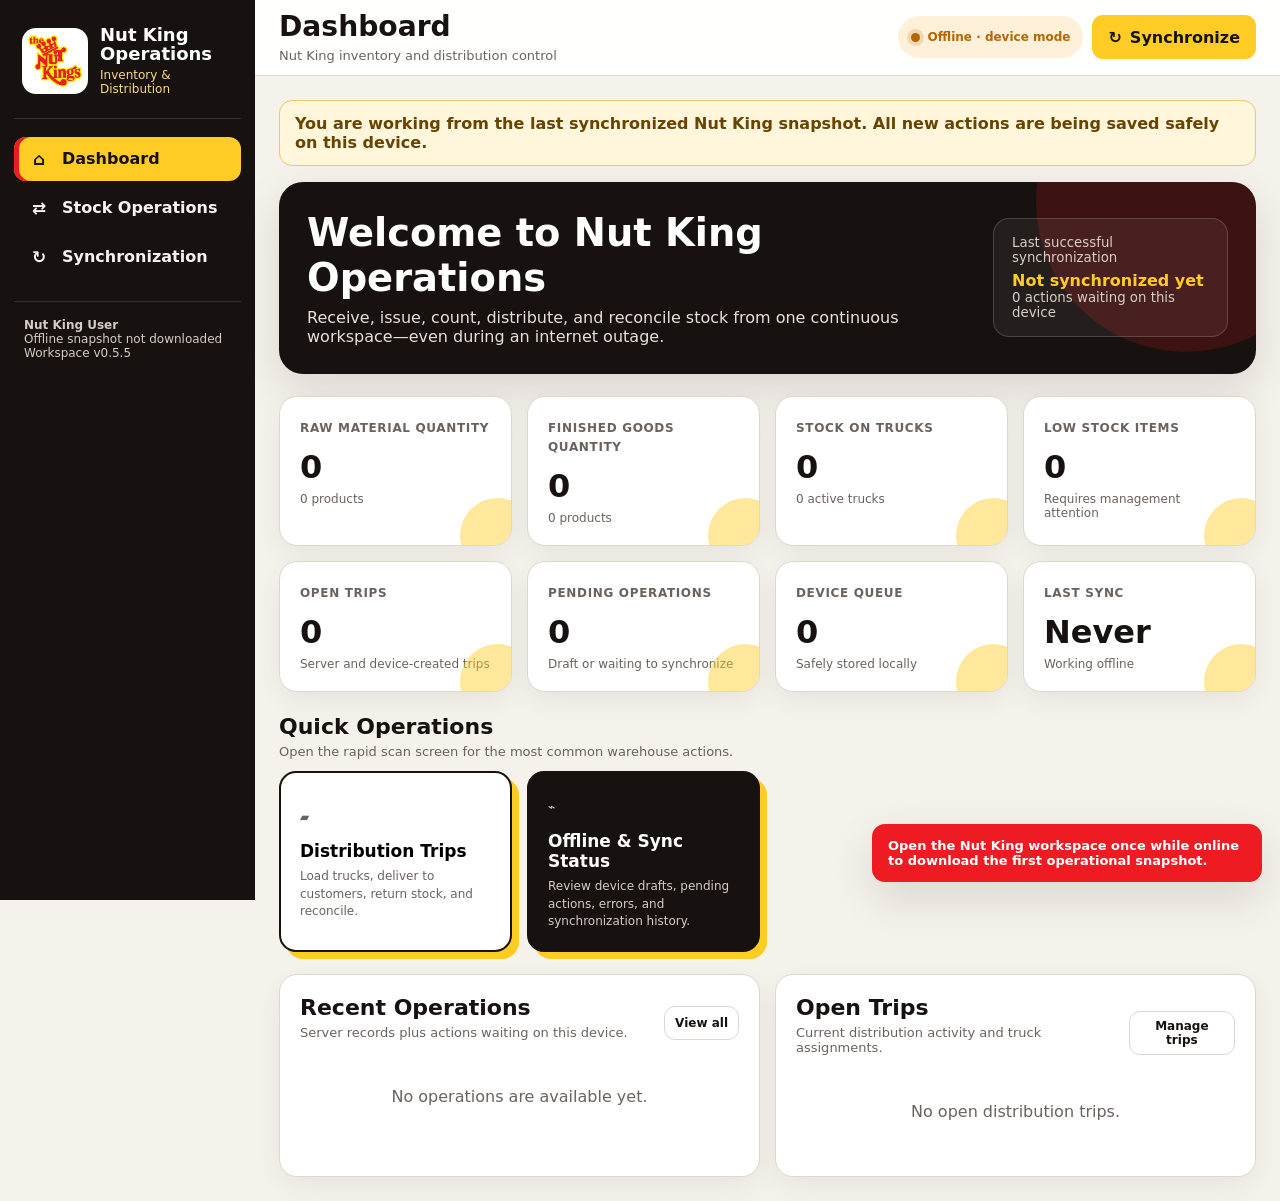
==== commit 3d503eb3: "Add files via upload" ====
--- a/nutking_inventory_distribution/static/offline/index.html
+++ b/nutking_inventory_distribution/static/offline/index.html
@@ -10,7 +10,7 @@
   <link rel="manifest" href="/nutking/manifest.webmanifest">
   <link rel="icon" href="/nutking_inventory_distribution/static/description/icon-192.png">
   <link rel="apple-touch-icon" href="/nutking_inventory_distribution/static/description/icon-192.png">
-  <link rel="stylesheet" href="/nutking_inventory_distribution/static/offline/app-v0.5.3.css">
+  <link rel="stylesheet" href="/nutking_inventory_distribution/static/offline/app-v0.5.5.css">
   <title>Nut King Operations</title>
 </head>
 <body>
@@ -34,8 +34,8 @@
     <div class="nk-sidebar-foot">
       <strong id="sidebar-user">Nut King User</strong>
       <div id="sidebar-company">Loading company…</div>
-      <div id="sidebar-version">Workspace v0.5.3</div>
-      <a href="/web" id="developer-link" hidden>Developer Administration</a>
+      <div id="sidebar-version">Workspace v0.5.5</div>
+      <a href="/nutking/backend" id="developer-link" hidden>Backend</a>
     </div>
   </aside>
 
@@ -231,7 +231,7 @@
 </div>
 
 <div class="nk-toast-area" id="toast-area"></div>
-<script src="/nutking_inventory_distribution/static/offline/app-v0.5.3.js" defer></script>
-<script src="/nutking_inventory_distribution/static/offline/hybrid-v0.5.3.js" defer></script>
+<script src="/nutking_inventory_distribution/static/offline/app-v0.5.5.js" defer></script>
+<script src="/nutking_inventory_distribution/static/offline/hybrid-v0.5.5.js" defer></script>
 </body>
 </html>
--- a/nutking_inventory_distribution/static/offline/app-v0.5.5.css
+++ b/nutking_inventory_distribution/static/offline/app-v0.5.5.css
@@ -0,0 +1,321 @@
+:root {
+  --nk-red: #ef1b23;
+  --nk-red-dark: #bf1017;
+  --nk-yellow: #ffcb25;
+  --nk-ink: #17120f;
+  --nk-ink-soft: #2a2420;
+  --nk-cream: #f5f1eb;
+  --nk-paper: #ffffff;
+  --nk-muted: #6b625d;
+  --nk-line: #ded7cf;
+  --nk-green: #087f4f;
+  --nk-orange: #b76500;
+  --nk-blue: #175eb5;
+  --nk-shadow: 0 16px 45px rgba(23, 18, 15, .12);
+  --nk-radius: 18px;
+}
+* { box-sizing: border-box; }
+html { min-height: 100%; background: var(--nk-cream); scroll-behavior: smooth; }
+body { margin: 0; min-height: 100%; color: var(--nk-ink); background: var(--nk-cream); font-family: Inter, ui-sans-serif, system-ui, -apple-system, BlinkMacSystemFont, "Segoe UI", sans-serif; }
+button, input, select, textarea { font: inherit; }
+button { -webkit-tap-highlight-color: transparent; }
+a { color: inherit; }
+[hidden] { display: none !important; }
+
+.nk-app { min-height: 100vh; display: grid; grid-template-columns: 255px minmax(0, 1fr); }
+.nk-sidebar { position: sticky; top: 0; height: 100vh; overflow-y: auto; background: var(--nk-ink); color: #fff; padding: 18px 14px; z-index: 30; }
+.nk-brand { display: flex; align-items: center; gap: 12px; padding: 8px 8px 22px; border-bottom: 1px solid rgba(255,255,255,.12); }
+.nk-brand img { width: 66px; height: 66px; object-fit: contain; border-radius: 14px; background: #fff; padding: 5px; }
+.nk-brand strong { display: block; font-size: 18px; line-height: 1.05; }
+.nk-brand span { display: block; margin-top: 4px; color: #f8d983; font-size: 12px; }
+.nk-nav { display: grid; gap: 5px; margin-top: 18px; }
+.nk-nav-button { width: 100%; border: 0; color: #f7f3ef; background: transparent; border-radius: 12px; padding: 12px 13px; display: flex; align-items: center; gap: 11px; text-align: left; font-weight: 750; cursor: pointer; }
+.nk-nav-button:hover { background: rgba(255,255,255,.08); }
+.nk-nav-button.active { color: var(--nk-ink); background: var(--nk-yellow); box-shadow: inset 5px 0 var(--nk-red); }
+.nk-nav-icon { width: 24px; text-align: center; font-size: 17px; }
+.nk-sidebar-foot { margin-top: 22px; padding: 16px 10px; border-top: 1px solid rgba(255,255,255,.12); color: #d5ccc5; font-size: 12px; }
+.nk-sidebar-foot a { display: inline-block; margin-top: 10px; color: #fff; font-weight: 800; }
+
+.nk-main { min-width: 0; }
+.nk-topbar { position: sticky; top: 0; z-index: 25; min-height: 72px; padding: 12px 24px; display: flex; align-items: center; justify-content: space-between; gap: 16px; background: rgba(255,255,255,.94); border-bottom: 1px solid var(--nk-line); backdrop-filter: blur(15px); }
+.nk-mobile-menu { display: none; border: 0; background: var(--nk-ink); color: #fff; width: 44px; height: 44px; border-radius: 11px; cursor: pointer; }
+.nk-page-title { min-width: 0; }
+.nk-page-title h1 { margin: 0; font-size: clamp(22px, 2.2vw, 31px); line-height: 1.1; }
+.nk-page-title p { margin: 5px 0 0; color: var(--nk-muted); font-size: 13px; white-space: nowrap; overflow: hidden; text-overflow: ellipsis; }
+.nk-top-actions { display: flex; align-items: center; gap: 9px; }
+.nk-connection { display: inline-flex; align-items: center; gap: 8px; min-height: 42px; padding: 9px 13px; border-radius: 999px; font-weight: 850; font-size: 12px; background: #eaf6ef; color: var(--nk-green); }
+.nk-connection.offline { background: #fff1d9; color: var(--nk-orange); }
+.nk-dot { width: 9px; height: 9px; border-radius: 50%; background: currentColor; box-shadow: 0 0 0 4px color-mix(in srgb, currentColor 18%, transparent); }
+.nk-content { width: min(1540px, 100%); margin: 0 auto; padding: 24px; }
+.nk-page { display: none; animation: nkFade .2s ease; }
+.nk-page.active { display: block; }
+@keyframes nkFade { from { opacity: .3; transform: translateY(3px); } to { opacity: 1; transform: none; } }
+
+.nk-hero { position: relative; overflow: hidden; border-radius: 24px; padding: 28px; background: var(--nk-ink); color: #fff; box-shadow: var(--nk-shadow); display: flex; align-items: center; justify-content: space-between; gap: 25px; }
+.nk-hero::after { content: ""; position: absolute; width: 300px; height: 300px; right: -80px; top: -130px; border-radius: 50%; background: var(--nk-red); opacity: .17; }
+.nk-hero-copy { position: relative; z-index: 1; }
+.nk-hero-copy h2 { margin: 0 0 8px; font-size: clamp(26px, 3vw, 42px); }
+.nk-hero-copy p { margin: 0; color: #eadfda; max-width: 650px; }
+.nk-hero-status { position: relative; z-index: 1; min-width: 220px; padding: 16px 18px; border: 1px solid rgba(255,255,255,.17); border-radius: 16px; background: rgba(255,255,255,.06); }
+.nk-hero-status small { display: block; color: #d8cec8; }
+.nk-hero-status strong { display: block; margin-top: 6px; color: var(--nk-yellow); }
+
+.nk-grid { display: grid; gap: 15px; }
+.nk-grid-2 { grid-template-columns: repeat(2, minmax(0, 1fr)); }
+.nk-grid-3 { grid-template-columns: repeat(3, minmax(0, 1fr)); }
+.nk-grid-4 { grid-template-columns: repeat(4, minmax(0, 1fr)); }
+.nk-grid-5 { grid-template-columns: repeat(5, minmax(0, 1fr)); }
+.nk-section { margin-top: 22px; }
+.nk-section-head { display: flex; align-items: flex-end; justify-content: space-between; gap: 15px; margin-bottom: 12px; }
+.nk-section-head h2, .nk-card h2 { margin: 0; font-size: 22px; }
+.nk-section-head p { margin: 5px 0 0; color: var(--nk-muted); font-size: 13px; }
+.nk-card { background: var(--nk-paper); border: 1px solid var(--nk-line); border-radius: var(--nk-radius); padding: 20px; box-shadow: 0 9px 28px rgba(23,18,15,.06); }
+.nk-card-dark { color: #fff; background: var(--nk-ink); border-color: var(--nk-ink); }
+.nk-card-dark .nk-muted { color: #d8cec8; }
+.nk-kpi { position: relative; overflow: hidden; min-height: 130px; }
+.nk-kpi::after { content: ""; position: absolute; width: 75px; height: 75px; right: -24px; bottom: -28px; border-radius: 50%; background: var(--nk-yellow); opacity: .45; }
+.nk-kpi-label { color: var(--nk-muted); font-size: 12px; font-weight: 850; text-transform: uppercase; letter-spacing: .055em; }
+.nk-kpi-value { display: block; margin-top: 15px; font-size: 32px; line-height: 1; }
+.nk-kpi-note { display: block; margin-top: 9px; color: var(--nk-muted); font-size: 12px; }
+.nk-quick { min-height: 132px; padding: 19px; border: 2px solid var(--nk-ink); border-radius: 17px; background: #fff; box-shadow: 7px 7px 0 var(--nk-yellow); text-align: left; cursor: pointer; transition: .16s ease; }
+.nk-quick:hover { transform: translate(-2px,-2px); box-shadow: 10px 10px 0 var(--nk-red); }
+.nk-quick-icon { display: block; color: var(--nk-red); font-size: 25px; margin-bottom: 15px; }
+.nk-quick strong { display: block; font-size: 17px; }
+.nk-quick span { display: block; margin-top: 7px; color: var(--nk-muted); font-size: 12px; line-height: 1.45; }
+.nk-quick.dark { color: #fff; background: var(--nk-ink); }
+.nk-quick.dark span { color: #d7ccc6; }
+
+.nk-toolbar { display: flex; align-items: center; flex-wrap: wrap; gap: 10px; margin-bottom: 14px; }
+.nk-toolbar .nk-search { flex: 1 1 260px; }
+.nk-field { min-width: 0; }
+.nk-field label { display: block; margin-bottom: 6px; color: var(--nk-muted); font-size: 11px; font-weight: 900; letter-spacing: .055em; text-transform: uppercase; }
+.nk-input, .nk-select, .nk-textarea { width: 100%; min-height: 46px; padding: 11px 12px; border: 1px solid var(--nk-line); border-radius: 11px; color: var(--nk-ink); background: #fff; }
+.nk-textarea { min-height: 95px; resize: vertical; }
+.nk-input:focus, .nk-select:focus, .nk-textarea:focus { outline: 3px solid rgba(255,203,37,.35); border-color: var(--nk-yellow); }
+.nk-field-help { display: block; margin-top: 5px; color: var(--nk-muted); font-size: 11px; }
+.nk-form-grid { display: grid; grid-template-columns: repeat(3, minmax(0,1fr)); gap: 13px; }
+.nk-form-grid.two { grid-template-columns: repeat(2, minmax(0,1fr)); }
+.nk-form-grid.four { grid-template-columns: repeat(4, minmax(0,1fr)); }
+.nk-span-2 { grid-column: span 2; }
+.nk-span-3 { grid-column: span 3; }
+.nk-button { border: 0; min-height: 44px; padding: 10px 16px; border-radius: 11px; font-weight: 900; cursor: pointer; display: inline-flex; align-items: center; justify-content: center; gap: 8px; text-decoration: none; }
+.nk-button:disabled { opacity: .45; cursor: not-allowed; }
+.nk-button.primary { color: #fff; background: var(--nk-red); }
+.nk-button.primary:hover { background: var(--nk-red-dark); }
+.nk-button.secondary { color: var(--nk-ink); background: var(--nk-yellow); }
+.nk-button.dark { color: #fff; background: var(--nk-ink); }
+.nk-button.light { color: var(--nk-ink); background: #fff; border: 1px solid var(--nk-line); }
+.nk-button.danger { color: var(--nk-red); background: #fff0f0; border: 1px solid #f3b8bb; }
+.nk-button.small { min-height: 34px; padding: 7px 10px; font-size: 12px; }
+.nk-actions { display: flex; align-items: center; flex-wrap: wrap; gap: 9px; }
+.nk-muted { color: var(--nk-muted); }
+.nk-small { font-size: 12px; }
+.nk-warning-note { padding: 12px 14px; border-radius: 11px; background: #fff4d9; border: 1px solid #efd27f; color: #6b4600; font-size: 12px; }
+.nk-offline-banner { display: none; margin-bottom: 16px; padding: 13px 15px; border-radius: 13px; border: 1px solid #edc66f; background: #fff6dc; color: #694300; font-weight: 750; }
+.nk-offline-banner.show { display: block; }
+
+.nk-table-wrap { width: 100%; overflow: auto; border: 1px solid var(--nk-line); border-radius: 14px; background: #fff; }
+.nk-table { width: 100%; border-collapse: collapse; min-width: 780px; }
+.nk-table th, .nk-table td { padding: 12px 13px; border-bottom: 1px solid #eee8e2; text-align: left; vertical-align: middle; }
+.nk-table th { position: sticky; top: 0; z-index: 2; color: var(--nk-muted); background: #fbfaf8; font-size: 11px; text-transform: uppercase; letter-spacing: .055em; }
+.nk-table tr:last-child td { border-bottom: 0; }
+.nk-table .number { text-align: right; font-variant-numeric: tabular-nums; }
+.nk-empty { padding: 35px 20px !important; text-align: center !important; color: var(--nk-muted); }
+.nk-badge { display: inline-flex; align-items: center; gap: 5px; padding: 5px 9px; border-radius: 999px; color: var(--nk-ink-soft); background: #ece7e2; font-size: 11px; font-weight: 850; text-transform: capitalize; white-space: nowrap; }
+.nk-badge.done, .nk-badge.processed, .nk-badge.available { color: var(--nk-green); background: #e5f5eb; }
+.nk-badge.error, .nk-badge.cancelled { color: var(--nk-red); background: #ffe7e8; }
+.nk-badge.draft, .nk-badge.pending, .nk-badge.planned { color: var(--nk-orange); background: #fff1cd; }
+.nk-badge.loading, .nk-badge.in_progress, .nk-badge.reconciliation, .nk-badge.on_route { color: var(--nk-blue); background: #e6effb; }
+.nk-quantity-low { color: var(--nk-red); font-weight: 900; }
+.nk-difference.negative { color: var(--nk-red); font-weight: 900; }
+.nk-difference.positive { color: var(--nk-green); font-weight: 900; }
+
+.nk-scan-zone { margin-top: 16px; padding: 18px; border: 1px solid #edcf70; border-radius: 16px; background: #fff9e7; }
+.nk-scan-row { display: grid; grid-template-columns: minmax(240px, 2.2fr) .7fr 1fr 1fr auto; gap: 10px; align-items: end; }
+.nk-scan-row .nk-button { min-height: 46px; }
+.nk-scan-summary { margin-top: 13px; display: flex; align-items: center; justify-content: space-between; gap: 12px; }
+.nk-total { font-size: 18px; font-weight: 900; }
+
+.nk-trip-grid { display: grid; grid-template-columns: repeat(2,minmax(0,1fr)); gap: 14px; }
+.nk-trip-card { border: 1px solid var(--nk-line); border-radius: 16px; padding: 17px; background: #fff; }
+.nk-trip-head { display: flex; align-items: start; justify-content: space-between; gap: 12px; }
+.nk-trip-head h3 { margin: 0; }
+.nk-trip-meta { margin: 12px 0; display: grid; grid-template-columns: repeat(2,minmax(0,1fr)); gap: 8px; color: var(--nk-muted); font-size: 12px; }
+.nk-trip-totals { display: grid; grid-template-columns: repeat(5,minmax(0,1fr)); gap: 7px; padding: 10px; border-radius: 12px; background: #f8f5f1; }
+.nk-trip-totals span { display: block; color: var(--nk-muted); font-size: 9px; text-transform: uppercase; }
+.nk-trip-totals strong { display: block; margin-top: 4px; }
+
+.nk-modal-backdrop { position: fixed; inset: 0; z-index: 100; padding: 18px; display: none; align-items: center; justify-content: center; background: rgba(23,18,15,.75); }
+.nk-modal-backdrop.open { display: flex; }
+.nk-modal { width: min(980px,100%); max-height: 94vh; overflow: auto; border-radius: 21px; background: #fff; box-shadow: 0 28px 80px rgba(0,0,0,.35); }
+.nk-modal-head { position: sticky; top: 0; z-index: 4; display: flex; align-items: start; justify-content: space-between; gap: 15px; padding: 19px 22px; border-bottom: 1px solid var(--nk-line); background: rgba(255,255,255,.97); }
+.nk-modal-head h2 { margin: 0; }
+.nk-modal-body { padding: 22px; }
+.nk-modal-foot { position: sticky; bottom: 0; display: flex; align-items: center; justify-content: flex-end; flex-wrap: wrap; gap: 9px; padding: 15px 22px; border-top: 1px solid var(--nk-line); background: rgba(255,255,255,.97); }
+.nk-close { border: 0; width: 38px; height: 38px; border-radius: 50%; background: #eee8e3; cursor: pointer; font-size: 18px; }
+.nk-review-meta { display: grid; grid-template-columns: repeat(3,minmax(0,1fr)); gap: 10px; margin: 14px 0; }
+.nk-review-meta div { padding: 11px; border-radius: 11px; background: #f8f5f1; }
+.nk-review-meta span { display: block; color: var(--nk-muted); font-size: 10px; font-weight: 850; text-transform: uppercase; }
+.nk-review-meta strong { display: block; margin-top: 5px; }
+
+.nk-toast-area { position: fixed; z-index: 150; right: 18px; bottom: 18px; width: min(390px, calc(100vw - 36px)); display: grid; gap: 10px; }
+.nk-toast { padding: 14px 16px; border-radius: 13px; color: #fff; background: var(--nk-ink); box-shadow: var(--nk-shadow); animation: nkToast .25s ease; font-size: 13px; font-weight: 750; }
+.nk-toast.success { background: var(--nk-green); }
+.nk-toast.error { background: var(--nk-red); }
+@keyframes nkToast { from { transform: translateY(8px); opacity: 0; } }
+.nk-progress { height: 8px; overflow: hidden; border-radius: 999px; background: #eee8e2; }
+.nk-progress > span { display: block; height: 100%; border-radius: inherit; background: var(--nk-red); }
+.nk-report-bar { display: grid; gap: 8px; }
+.nk-report-line { display: grid; grid-template-columns: minmax(150px,.8fr) 2fr 80px; gap: 10px; align-items: center; font-size: 12px; }
+.nk-report-line .bar { height: 10px; border-radius: 999px; background: #eee7e1; overflow: hidden; }
+.nk-report-line .bar span { display: block; height: 100%; background: var(--nk-red); border-radius: inherit; }
+
+@media (max-width: 1180px) {
+  .nk-grid-5 { grid-template-columns: repeat(3,minmax(0,1fr)); }
+  .nk-grid-4 { grid-template-columns: repeat(2,minmax(0,1fr)); }
+  .nk-form-grid.four { grid-template-columns: repeat(2,minmax(0,1fr)); }
+  .nk-scan-row { grid-template-columns: 1fr 1fr; }
+  .nk-scan-row .product-field { grid-column: 1 / -1; }
+}
+@media (max-width: 900px) {
+  .nk-app { grid-template-columns: 1fr; }
+  .nk-sidebar { position: fixed; left: 0; transform: translateX(-105%); width: 270px; transition: transform .2s ease; box-shadow: 20px 0 50px rgba(0,0,0,.25); }
+  .nk-sidebar.open { transform: translateX(0); }
+  .nk-mobile-menu { display: inline-flex; align-items: center; justify-content: center; }
+  .nk-topbar { padding: 11px 15px; }
+  .nk-content { padding: 16px; }
+  .nk-top-actions .nk-button span { display: none; }
+  .nk-hero { align-items: flex-start; flex-direction: column; }
+  .nk-hero-status { width: 100%; }
+  .nk-grid-3 { grid-template-columns: repeat(2,minmax(0,1fr)); }
+  .nk-trip-grid { grid-template-columns: 1fr; }
+}
+@media (max-width: 650px) {
+  .nk-content { padding: 11px; }
+  .nk-topbar { align-items: flex-start; }
+  .nk-page-title p { display: none; }
+  .nk-connection { max-width: 155px; overflow: hidden; text-overflow: ellipsis; white-space: nowrap; }
+  .nk-grid-2, .nk-grid-3, .nk-grid-4, .nk-grid-5 { grid-template-columns: 1fr; }
+  .nk-form-grid, .nk-form-grid.two, .nk-form-grid.four { grid-template-columns: 1fr; }
+  .nk-span-2, .nk-span-3 { grid-column: auto; }
+  .nk-scan-row { grid-template-columns: 1fr; }
+  .nk-trip-totals { grid-template-columns: repeat(3,minmax(0,1fr)); }
+  .nk-review-meta { grid-template-columns: 1fr; }
+  .nk-modal-backdrop { padding: 0; align-items: flex-end; }
+  .nk-modal { max-height: 96vh; border-radius: 20px 20px 0 0; }
+  .nk-modal-foot .nk-button { flex: 1; }
+}
+
+.nk-list-item {
+  border: 1px solid var(--nk-line);
+  border-radius: 14px;
+  padding: 14px;
+  background: #fff;
+  margin-bottom: 10px;
+}
+
+/* Product autocomplete — v0.4.1 */
+.nk-autocomplete-field { position: relative; }
+.nk-autocomplete-wrap { position: relative; }
+.nk-autocomplete-menu {
+  position: absolute;
+  z-index: 30;
+  top: calc(100% + 6px);
+  left: 0;
+  right: 0;
+  display: none;
+  max-height: 320px;
+  overflow-y: auto;
+  border: 1px solid #d9d0c8;
+  border-radius: 13px;
+  background: #fff;
+  box-shadow: 0 18px 45px rgba(23,18,15,.18);
+}
+.nk-autocomplete-menu.open { display: block; }
+.nk-autocomplete-item {
+  width: 100%;
+  min-height: 58px;
+  padding: 10px 12px;
+  border: 0;
+  border-bottom: 1px solid #eee8e2;
+  background: #fff;
+  color: var(--nk-ink);
+  display: flex;
+  align-items: center;
+  justify-content: space-between;
+  gap: 14px;
+  text-align: left;
+  cursor: pointer;
+}
+.nk-autocomplete-item:last-child { border-bottom: 0; }
+.nk-autocomplete-item:hover,
+.nk-autocomplete-item.active { background: #fff5cf; }
+.nk-autocomplete-item strong { display: block; font-size: 13px; }
+.nk-autocomplete-item small { display: block; margin-top: 4px; color: var(--nk-muted); font-size: 11px; }
+.nk-autocomplete-stock { flex: 0 0 auto; color: var(--nk-green); font-size: 11px; font-weight: 900; white-space: nowrap; }
+.nk-autocomplete-empty { padding: 14px; color: var(--nk-muted); font-size: 12px; }
+@media (max-width: 650px) {
+  .nk-autocomplete-item { align-items: flex-start; flex-direction: column; gap: 5px; }
+  .nk-autocomplete-stock { white-space: normal; }
+}
+
+/* Stock-operation lifecycle — v0.4.1 */
+.nk-status-flow {
+  display: flex;
+  align-items: stretch;
+  gap: 8px;
+  margin: 0 0 18px;
+  overflow-x: auto;
+}
+.nk-status-flow span {
+  position: relative;
+  min-width: 128px;
+  padding: 11px 18px;
+  border: 1px solid var(--nk-line);
+  border-radius: 999px;
+  background: #f1ede8;
+  color: var(--nk-muted);
+  font-size: 12px;
+  font-weight: 900;
+  text-align: center;
+  white-space: nowrap;
+}
+.nk-status-flow span.active {
+  border-color: #e4b01e;
+  background: #fff5cf;
+  color: var(--nk-ink);
+}
+.nk-status-flow span.current {
+  border-color: var(--nk-red);
+  background: var(--nk-red);
+  color: #fff;
+}
+.nk-status-flow span.cancelled {
+  border-color: #b20d14;
+  background: #fff0f1;
+  color: #b20d14;
+}
+@media (max-width: 650px) {
+  .nk-status-flow span { min-width: 110px; padding: 9px 14px; }
+}
+
+.nk-badge.confirmed { color: var(--nk-blue); background: #e6effb; }
+
+/* v0.5.5 Odoo-native hybrid transfer layer */
+.nk-native-statusbar{display:grid;grid-template-columns:repeat(4,minmax(120px,1fr));gap:10px;margin-bottom:20px}
+.nk-native-statusbar span{position:relative;padding:15px 18px;text-align:center;border:1px solid #ded7d0;background:#eee9e4;color:#716a65;font-weight:800;border-radius:14px}
+.nk-native-statusbar span.passed{background:#fff2c5;border-color:#f5bd1f;color:#221b17}
+.nk-native-statusbar span.active{background:#f51f2b;border-color:#f51f2b;color:#fff}
+.nk-native-cancelled{display:inline-flex;padding:10px 18px;border-radius:999px;background:#ffe4e4;color:#b61520;font-weight:900;margin-bottom:18px}
+.nk-review-meta .nk-card{padding:16px;box-shadow:none;background:#f7f4f1}
+.nk-review-meta .nk-card span{display:block;color:#716a65;text-transform:uppercase;font-size:.73rem;font-weight:900;margin-bottom:5px}
+.nk-review-meta .nk-card strong{display:block;font-size:1rem}
+.nk-product-link{appearance:none;border:0;background:transparent;padding:0;color:#008b94;font:inherit;font-weight:800;text-align:left;cursor:pointer}
+.nk-product-link:hover{text-decoration:underline}
+.nk-sync-note,.nk-snapshot-banner{margin-top:14px;padding:13px 16px;border-radius:13px;background:#fff3c9;border:1px solid #f2c34b;font-weight:700}
+.nk-sync-note.error{background:#ffe7e8;border-color:#ffb3b8;color:#ad1721}
+.nk-modal-wide{width:min(1280px,100%)}
+.nk-product-kpis{grid-template-columns:repeat(5,minmax(0,1fr))}
+.nk-check-row{display:flex;align-items:flex-start;gap:10px;margin-top:16px;padding:14px;border-radius:12px;background:#f8f5f1;font-weight:700}
+.nk-warning-text{color:#9a6500;font-weight:800;margin-top:5px}
+@media(max-width:900px){.nk-native-statusbar{grid-template-columns:repeat(2,1fr)}.nk-product-kpis{grid-template-columns:repeat(2,1fr)}}
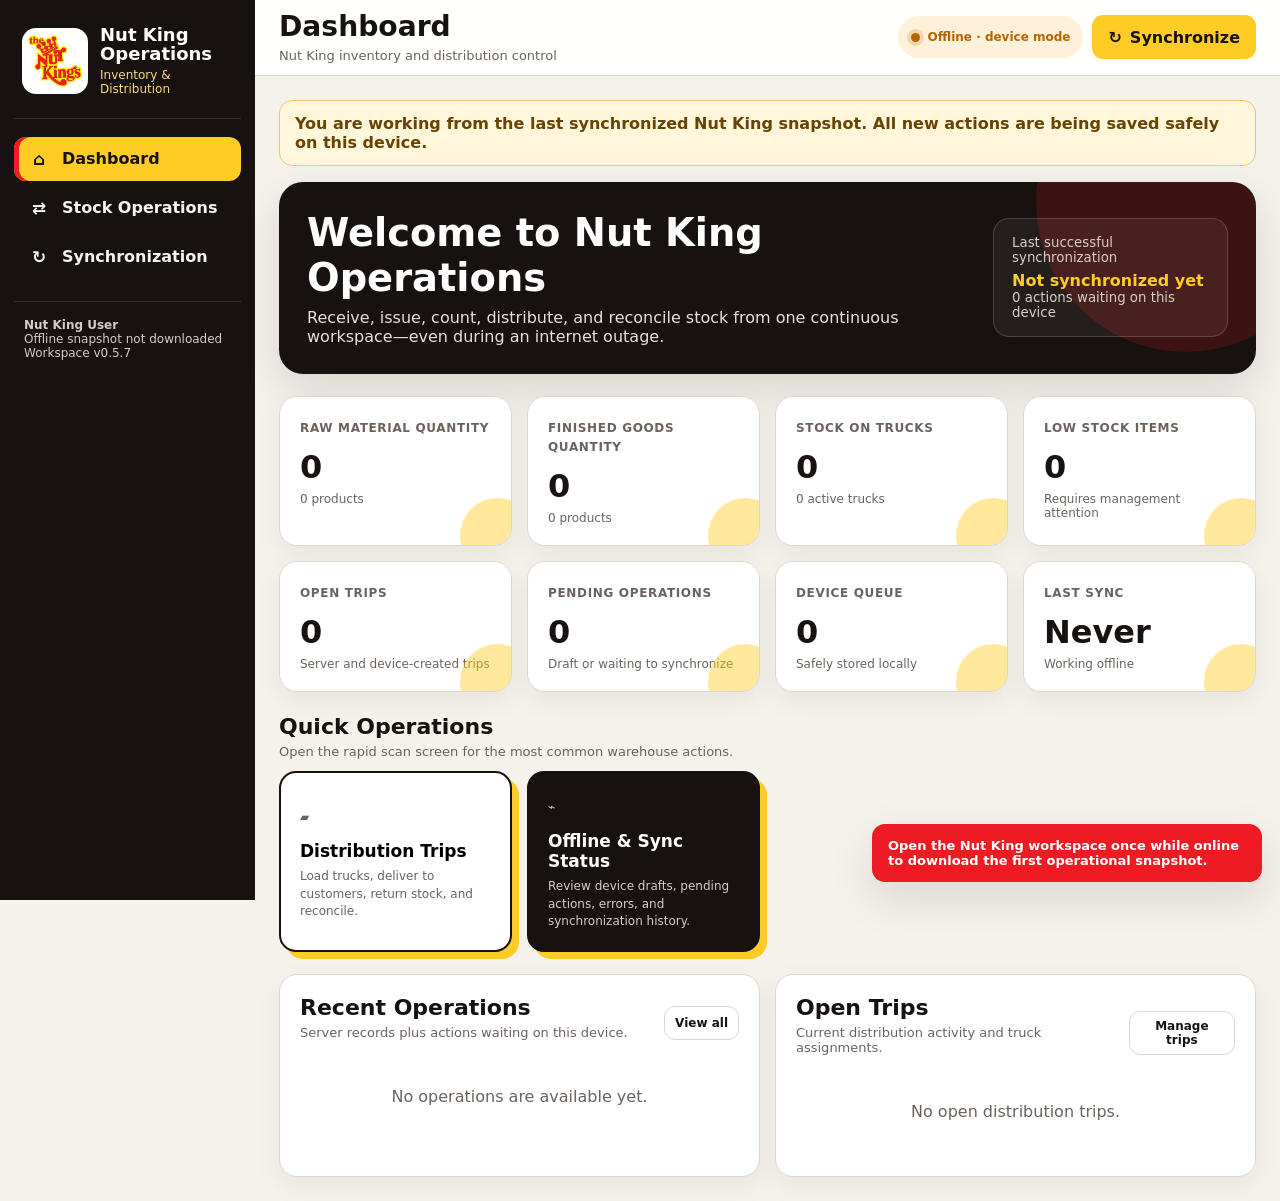
==== commit f017c287: "Add files via upload" ====
--- a/nutking_inventory_distribution/static/offline/index.html
+++ b/nutking_inventory_distribution/static/offline/index.html
@@ -10,7 +10,7 @@
   <link rel="manifest" href="/nutking/manifest.webmanifest">
   <link rel="icon" href="/nutking_inventory_distribution/static/description/icon-192.png">
   <link rel="apple-touch-icon" href="/nutking_inventory_distribution/static/description/icon-192.png">
-  <link rel="stylesheet" href="/nutking_inventory_distribution/static/offline/app-v0.5.5.css">
+  <link rel="stylesheet" href="/nutking_inventory_distribution/static/offline/app-v0.5.7.css">
   <title>Nut King Operations</title>
 </head>
 <body>
@@ -34,7 +34,7 @@
     <div class="nk-sidebar-foot">
       <strong id="sidebar-user">Nut King User</strong>
       <div id="sidebar-company">Loading company…</div>
-      <div id="sidebar-version">Workspace v0.5.5</div>
+      <div id="sidebar-version">Workspace v0.5.7</div>
       <a href="/nutking/backend" id="developer-link" hidden>Backend</a>
     </div>
   </aside>
@@ -231,7 +231,7 @@
 </div>
 
 <div class="nk-toast-area" id="toast-area"></div>
-<script src="/nutking_inventory_distribution/static/offline/app-v0.5.5.js" defer></script>
-<script src="/nutking_inventory_distribution/static/offline/hybrid-v0.5.5.js" defer></script>
+<script src="/nutking_inventory_distribution/static/offline/app-v0.5.7.js" defer></script>
+<script src="/nutking_inventory_distribution/static/offline/hybrid-v0.5.7.js" defer></script>
 </body>
 </html>
--- a/nutking_inventory_distribution/static/offline/app-v0.5.7.css
+++ b/nutking_inventory_distribution/static/offline/app-v0.5.7.css
@@ -0,0 +1,321 @@
+:root {
+  --nk-red: #ef1b23;
+  --nk-red-dark: #bf1017;
+  --nk-yellow: #ffcb25;
+  --nk-ink: #17120f;
+  --nk-ink-soft: #2a2420;
+  --nk-cream: #f5f1eb;
+  --nk-paper: #ffffff;
+  --nk-muted: #6b625d;
+  --nk-line: #ded7cf;
+  --nk-green: #087f4f;
+  --nk-orange: #b76500;
+  --nk-blue: #175eb5;
+  --nk-shadow: 0 16px 45px rgba(23, 18, 15, .12);
+  --nk-radius: 18px;
+}
+* { box-sizing: border-box; }
+html { min-height: 100%; background: var(--nk-cream); scroll-behavior: smooth; }
+body { margin: 0; min-height: 100%; color: var(--nk-ink); background: var(--nk-cream); font-family: Inter, ui-sans-serif, system-ui, -apple-system, BlinkMacSystemFont, "Segoe UI", sans-serif; }
+button, input, select, textarea { font: inherit; }
+button { -webkit-tap-highlight-color: transparent; }
+a { color: inherit; }
+[hidden] { display: none !important; }
+
+.nk-app { min-height: 100vh; display: grid; grid-template-columns: 255px minmax(0, 1fr); }
+.nk-sidebar { position: sticky; top: 0; height: 100vh; overflow-y: auto; background: var(--nk-ink); color: #fff; padding: 18px 14px; z-index: 30; }
+.nk-brand { display: flex; align-items: center; gap: 12px; padding: 8px 8px 22px; border-bottom: 1px solid rgba(255,255,255,.12); }
+.nk-brand img { width: 66px; height: 66px; object-fit: contain; border-radius: 14px; background: #fff; padding: 5px; }
+.nk-brand strong { display: block; font-size: 18px; line-height: 1.05; }
+.nk-brand span { display: block; margin-top: 4px; color: #f8d983; font-size: 12px; }
+.nk-nav { display: grid; gap: 5px; margin-top: 18px; }
+.nk-nav-button { width: 100%; border: 0; color: #f7f3ef; background: transparent; border-radius: 12px; padding: 12px 13px; display: flex; align-items: center; gap: 11px; text-align: left; font-weight: 750; cursor: pointer; }
+.nk-nav-button:hover { background: rgba(255,255,255,.08); }
+.nk-nav-button.active { color: var(--nk-ink); background: var(--nk-yellow); box-shadow: inset 5px 0 var(--nk-red); }
+.nk-nav-icon { width: 24px; text-align: center; font-size: 17px; }
+.nk-sidebar-foot { margin-top: 22px; padding: 16px 10px; border-top: 1px solid rgba(255,255,255,.12); color: #d5ccc5; font-size: 12px; }
+.nk-sidebar-foot a { display: inline-block; margin-top: 10px; color: #fff; font-weight: 800; }
+
+.nk-main { min-width: 0; }
+.nk-topbar { position: sticky; top: 0; z-index: 25; min-height: 72px; padding: 12px 24px; display: flex; align-items: center; justify-content: space-between; gap: 16px; background: rgba(255,255,255,.94); border-bottom: 1px solid var(--nk-line); backdrop-filter: blur(15px); }
+.nk-mobile-menu { display: none; border: 0; background: var(--nk-ink); color: #fff; width: 44px; height: 44px; border-radius: 11px; cursor: pointer; }
+.nk-page-title { min-width: 0; }
+.nk-page-title h1 { margin: 0; font-size: clamp(22px, 2.2vw, 31px); line-height: 1.1; }
+.nk-page-title p { margin: 5px 0 0; color: var(--nk-muted); font-size: 13px; white-space: nowrap; overflow: hidden; text-overflow: ellipsis; }
+.nk-top-actions { display: flex; align-items: center; gap: 9px; }
+.nk-connection { display: inline-flex; align-items: center; gap: 8px; min-height: 42px; padding: 9px 13px; border-radius: 999px; font-weight: 850; font-size: 12px; background: #eaf6ef; color: var(--nk-green); }
+.nk-connection.offline { background: #fff1d9; color: var(--nk-orange); }
+.nk-dot { width: 9px; height: 9px; border-radius: 50%; background: currentColor; box-shadow: 0 0 0 4px color-mix(in srgb, currentColor 18%, transparent); }
+.nk-content { width: min(1540px, 100%); margin: 0 auto; padding: 24px; }
+.nk-page { display: none; animation: nkFade .2s ease; }
+.nk-page.active { display: block; }
+@keyframes nkFade { from { opacity: .3; transform: translateY(3px); } to { opacity: 1; transform: none; } }
+
+.nk-hero { position: relative; overflow: hidden; border-radius: 24px; padding: 28px; background: var(--nk-ink); color: #fff; box-shadow: var(--nk-shadow); display: flex; align-items: center; justify-content: space-between; gap: 25px; }
+.nk-hero::after { content: ""; position: absolute; width: 300px; height: 300px; right: -80px; top: -130px; border-radius: 50%; background: var(--nk-red); opacity: .17; }
+.nk-hero-copy { position: relative; z-index: 1; }
+.nk-hero-copy h2 { margin: 0 0 8px; font-size: clamp(26px, 3vw, 42px); }
+.nk-hero-copy p { margin: 0; color: #eadfda; max-width: 650px; }
+.nk-hero-status { position: relative; z-index: 1; min-width: 220px; padding: 16px 18px; border: 1px solid rgba(255,255,255,.17); border-radius: 16px; background: rgba(255,255,255,.06); }
+.nk-hero-status small { display: block; color: #d8cec8; }
+.nk-hero-status strong { display: block; margin-top: 6px; color: var(--nk-yellow); }
+
+.nk-grid { display: grid; gap: 15px; }
+.nk-grid-2 { grid-template-columns: repeat(2, minmax(0, 1fr)); }
+.nk-grid-3 { grid-template-columns: repeat(3, minmax(0, 1fr)); }
+.nk-grid-4 { grid-template-columns: repeat(4, minmax(0, 1fr)); }
+.nk-grid-5 { grid-template-columns: repeat(5, minmax(0, 1fr)); }
+.nk-section { margin-top: 22px; }
+.nk-section-head { display: flex; align-items: flex-end; justify-content: space-between; gap: 15px; margin-bottom: 12px; }
+.nk-section-head h2, .nk-card h2 { margin: 0; font-size: 22px; }
+.nk-section-head p { margin: 5px 0 0; color: var(--nk-muted); font-size: 13px; }
+.nk-card { background: var(--nk-paper); border: 1px solid var(--nk-line); border-radius: var(--nk-radius); padding: 20px; box-shadow: 0 9px 28px rgba(23,18,15,.06); }
+.nk-card-dark { color: #fff; background: var(--nk-ink); border-color: var(--nk-ink); }
+.nk-card-dark .nk-muted { color: #d8cec8; }
+.nk-kpi { position: relative; overflow: hidden; min-height: 130px; }
+.nk-kpi::after { content: ""; position: absolute; width: 75px; height: 75px; right: -24px; bottom: -28px; border-radius: 50%; background: var(--nk-yellow); opacity: .45; }
+.nk-kpi-label { color: var(--nk-muted); font-size: 12px; font-weight: 850; text-transform: uppercase; letter-spacing: .055em; }
+.nk-kpi-value { display: block; margin-top: 15px; font-size: 32px; line-height: 1; }
+.nk-kpi-note { display: block; margin-top: 9px; color: var(--nk-muted); font-size: 12px; }
+.nk-quick { min-height: 132px; padding: 19px; border: 2px solid var(--nk-ink); border-radius: 17px; background: #fff; box-shadow: 7px 7px 0 var(--nk-yellow); text-align: left; cursor: pointer; transition: .16s ease; }
+.nk-quick:hover { transform: translate(-2px,-2px); box-shadow: 10px 10px 0 var(--nk-red); }
+.nk-quick-icon { display: block; color: var(--nk-red); font-size: 25px; margin-bottom: 15px; }
+.nk-quick strong { display: block; font-size: 17px; }
+.nk-quick span { display: block; margin-top: 7px; color: var(--nk-muted); font-size: 12px; line-height: 1.45; }
+.nk-quick.dark { color: #fff; background: var(--nk-ink); }
+.nk-quick.dark span { color: #d7ccc6; }
+
+.nk-toolbar { display: flex; align-items: center; flex-wrap: wrap; gap: 10px; margin-bottom: 14px; }
+.nk-toolbar .nk-search { flex: 1 1 260px; }
+.nk-field { min-width: 0; }
+.nk-field label { display: block; margin-bottom: 6px; color: var(--nk-muted); font-size: 11px; font-weight: 900; letter-spacing: .055em; text-transform: uppercase; }
+.nk-input, .nk-select, .nk-textarea { width: 100%; min-height: 46px; padding: 11px 12px; border: 1px solid var(--nk-line); border-radius: 11px; color: var(--nk-ink); background: #fff; }
+.nk-textarea { min-height: 95px; resize: vertical; }
+.nk-input:focus, .nk-select:focus, .nk-textarea:focus { outline: 3px solid rgba(255,203,37,.35); border-color: var(--nk-yellow); }
+.nk-field-help { display: block; margin-top: 5px; color: var(--nk-muted); font-size: 11px; }
+.nk-form-grid { display: grid; grid-template-columns: repeat(3, minmax(0,1fr)); gap: 13px; }
+.nk-form-grid.two { grid-template-columns: repeat(2, minmax(0,1fr)); }
+.nk-form-grid.four { grid-template-columns: repeat(4, minmax(0,1fr)); }
+.nk-span-2 { grid-column: span 2; }
+.nk-span-3 { grid-column: span 3; }
+.nk-button { border: 0; min-height: 44px; padding: 10px 16px; border-radius: 11px; font-weight: 900; cursor: pointer; display: inline-flex; align-items: center; justify-content: center; gap: 8px; text-decoration: none; }
+.nk-button:disabled { opacity: .45; cursor: not-allowed; }
+.nk-button.primary { color: #fff; background: var(--nk-red); }
+.nk-button.primary:hover { background: var(--nk-red-dark); }
+.nk-button.secondary { color: var(--nk-ink); background: var(--nk-yellow); }
+.nk-button.dark { color: #fff; background: var(--nk-ink); }
+.nk-button.light { color: var(--nk-ink); background: #fff; border: 1px solid var(--nk-line); }
+.nk-button.danger { color: var(--nk-red); background: #fff0f0; border: 1px solid #f3b8bb; }
+.nk-button.small { min-height: 34px; padding: 7px 10px; font-size: 12px; }
+.nk-actions { display: flex; align-items: center; flex-wrap: wrap; gap: 9px; }
+.nk-muted { color: var(--nk-muted); }
+.nk-small { font-size: 12px; }
+.nk-warning-note { padding: 12px 14px; border-radius: 11px; background: #fff4d9; border: 1px solid #efd27f; color: #6b4600; font-size: 12px; }
+.nk-offline-banner { display: none; margin-bottom: 16px; padding: 13px 15px; border-radius: 13px; border: 1px solid #edc66f; background: #fff6dc; color: #694300; font-weight: 750; }
+.nk-offline-banner.show { display: block; }
+
+.nk-table-wrap { width: 100%; overflow: auto; border: 1px solid var(--nk-line); border-radius: 14px; background: #fff; }
+.nk-table { width: 100%; border-collapse: collapse; min-width: 780px; }
+.nk-table th, .nk-table td { padding: 12px 13px; border-bottom: 1px solid #eee8e2; text-align: left; vertical-align: middle; }
+.nk-table th { position: sticky; top: 0; z-index: 2; color: var(--nk-muted); background: #fbfaf8; font-size: 11px; text-transform: uppercase; letter-spacing: .055em; }
+.nk-table tr:last-child td { border-bottom: 0; }
+.nk-table .number { text-align: right; font-variant-numeric: tabular-nums; }
+.nk-empty { padding: 35px 20px !important; text-align: center !important; color: var(--nk-muted); }
+.nk-badge { display: inline-flex; align-items: center; gap: 5px; padding: 5px 9px; border-radius: 999px; color: var(--nk-ink-soft); background: #ece7e2; font-size: 11px; font-weight: 850; text-transform: capitalize; white-space: nowrap; }
+.nk-badge.done, .nk-badge.processed, .nk-badge.available { color: var(--nk-green); background: #e5f5eb; }
+.nk-badge.error, .nk-badge.cancelled { color: var(--nk-red); background: #ffe7e8; }
+.nk-badge.draft, .nk-badge.pending, .nk-badge.planned { color: var(--nk-orange); background: #fff1cd; }
+.nk-badge.loading, .nk-badge.in_progress, .nk-badge.reconciliation, .nk-badge.on_route { color: var(--nk-blue); background: #e6effb; }
+.nk-quantity-low { color: var(--nk-red); font-weight: 900; }
+.nk-difference.negative { color: var(--nk-red); font-weight: 900; }
+.nk-difference.positive { color: var(--nk-green); font-weight: 900; }
+
+.nk-scan-zone { margin-top: 16px; padding: 18px; border: 1px solid #edcf70; border-radius: 16px; background: #fff9e7; }
+.nk-scan-row { display: grid; grid-template-columns: minmax(240px, 2.2fr) .7fr 1fr 1fr auto; gap: 10px; align-items: end; }
+.nk-scan-row .nk-button { min-height: 46px; }
+.nk-scan-summary { margin-top: 13px; display: flex; align-items: center; justify-content: space-between; gap: 12px; }
+.nk-total { font-size: 18px; font-weight: 900; }
+
+.nk-trip-grid { display: grid; grid-template-columns: repeat(2,minmax(0,1fr)); gap: 14px; }
+.nk-trip-card { border: 1px solid var(--nk-line); border-radius: 16px; padding: 17px; background: #fff; }
+.nk-trip-head { display: flex; align-items: start; justify-content: space-between; gap: 12px; }
+.nk-trip-head h3 { margin: 0; }
+.nk-trip-meta { margin: 12px 0; display: grid; grid-template-columns: repeat(2,minmax(0,1fr)); gap: 8px; color: var(--nk-muted); font-size: 12px; }
+.nk-trip-totals { display: grid; grid-template-columns: repeat(5,minmax(0,1fr)); gap: 7px; padding: 10px; border-radius: 12px; background: #f8f5f1; }
+.nk-trip-totals span { display: block; color: var(--nk-muted); font-size: 9px; text-transform: uppercase; }
+.nk-trip-totals strong { display: block; margin-top: 4px; }
+
+.nk-modal-backdrop { position: fixed; inset: 0; z-index: 100; padding: 18px; display: none; align-items: center; justify-content: center; background: rgba(23,18,15,.75); }
+.nk-modal-backdrop.open { display: flex; }
+.nk-modal { width: min(980px,100%); max-height: 94vh; overflow: auto; border-radius: 21px; background: #fff; box-shadow: 0 28px 80px rgba(0,0,0,.35); }
+.nk-modal-head { position: sticky; top: 0; z-index: 4; display: flex; align-items: start; justify-content: space-between; gap: 15px; padding: 19px 22px; border-bottom: 1px solid var(--nk-line); background: rgba(255,255,255,.97); }
+.nk-modal-head h2 { margin: 0; }
+.nk-modal-body { padding: 22px; }
+.nk-modal-foot { position: sticky; bottom: 0; display: flex; align-items: center; justify-content: flex-end; flex-wrap: wrap; gap: 9px; padding: 15px 22px; border-top: 1px solid var(--nk-line); background: rgba(255,255,255,.97); }
+.nk-close { border: 0; width: 38px; height: 38px; border-radius: 50%; background: #eee8e3; cursor: pointer; font-size: 18px; }
+.nk-review-meta { display: grid; grid-template-columns: repeat(3,minmax(0,1fr)); gap: 10px; margin: 14px 0; }
+.nk-review-meta div { padding: 11px; border-radius: 11px; background: #f8f5f1; }
+.nk-review-meta span { display: block; color: var(--nk-muted); font-size: 10px; font-weight: 850; text-transform: uppercase; }
+.nk-review-meta strong { display: block; margin-top: 5px; }
+
+.nk-toast-area { position: fixed; z-index: 150; right: 18px; bottom: 18px; width: min(390px, calc(100vw - 36px)); display: grid; gap: 10px; }
+.nk-toast { padding: 14px 16px; border-radius: 13px; color: #fff; background: var(--nk-ink); box-shadow: var(--nk-shadow); animation: nkToast .25s ease; font-size: 13px; font-weight: 750; }
+.nk-toast.success { background: var(--nk-green); }
+.nk-toast.error { background: var(--nk-red); }
+@keyframes nkToast { from { transform: translateY(8px); opacity: 0; } }
+.nk-progress { height: 8px; overflow: hidden; border-radius: 999px; background: #eee8e2; }
+.nk-progress > span { display: block; height: 100%; border-radius: inherit; background: var(--nk-red); }
+.nk-report-bar { display: grid; gap: 8px; }
+.nk-report-line { display: grid; grid-template-columns: minmax(150px,.8fr) 2fr 80px; gap: 10px; align-items: center; font-size: 12px; }
+.nk-report-line .bar { height: 10px; border-radius: 999px; background: #eee7e1; overflow: hidden; }
+.nk-report-line .bar span { display: block; height: 100%; background: var(--nk-red); border-radius: inherit; }
+
+@media (max-width: 1180px) {
+  .nk-grid-5 { grid-template-columns: repeat(3,minmax(0,1fr)); }
+  .nk-grid-4 { grid-template-columns: repeat(2,minmax(0,1fr)); }
+  .nk-form-grid.four { grid-template-columns: repeat(2,minmax(0,1fr)); }
+  .nk-scan-row { grid-template-columns: 1fr 1fr; }
+  .nk-scan-row .product-field { grid-column: 1 / -1; }
+}
+@media (max-width: 900px) {
+  .nk-app { grid-template-columns: 1fr; }
+  .nk-sidebar { position: fixed; left: 0; transform: translateX(-105%); width: 270px; transition: transform .2s ease; box-shadow: 20px 0 50px rgba(0,0,0,.25); }
+  .nk-sidebar.open { transform: translateX(0); }
+  .nk-mobile-menu { display: inline-flex; align-items: center; justify-content: center; }
+  .nk-topbar { padding: 11px 15px; }
+  .nk-content { padding: 16px; }
+  .nk-top-actions .nk-button span { display: none; }
+  .nk-hero { align-items: flex-start; flex-direction: column; }
+  .nk-hero-status { width: 100%; }
+  .nk-grid-3 { grid-template-columns: repeat(2,minmax(0,1fr)); }
+  .nk-trip-grid { grid-template-columns: 1fr; }
+}
+@media (max-width: 650px) {
+  .nk-content { padding: 11px; }
+  .nk-topbar { align-items: flex-start; }
+  .nk-page-title p { display: none; }
+  .nk-connection { max-width: 155px; overflow: hidden; text-overflow: ellipsis; white-space: nowrap; }
+  .nk-grid-2, .nk-grid-3, .nk-grid-4, .nk-grid-5 { grid-template-columns: 1fr; }
+  .nk-form-grid, .nk-form-grid.two, .nk-form-grid.four { grid-template-columns: 1fr; }
+  .nk-span-2, .nk-span-3 { grid-column: auto; }
+  .nk-scan-row { grid-template-columns: 1fr; }
+  .nk-trip-totals { grid-template-columns: repeat(3,minmax(0,1fr)); }
+  .nk-review-meta { grid-template-columns: 1fr; }
+  .nk-modal-backdrop { padding: 0; align-items: flex-end; }
+  .nk-modal { max-height: 96vh; border-radius: 20px 20px 0 0; }
+  .nk-modal-foot .nk-button { flex: 1; }
+}
+
+.nk-list-item {
+  border: 1px solid var(--nk-line);
+  border-radius: 14px;
+  padding: 14px;
+  background: #fff;
+  margin-bottom: 10px;
+}
+
+/* Product autocomplete — v0.4.1 */
+.nk-autocomplete-field { position: relative; }
+.nk-autocomplete-wrap { position: relative; }
+.nk-autocomplete-menu {
+  position: absolute;
+  z-index: 30;
+  top: calc(100% + 6px);
+  left: 0;
+  right: 0;
+  display: none;
+  max-height: 320px;
+  overflow-y: auto;
+  border: 1px solid #d9d0c8;
+  border-radius: 13px;
+  background: #fff;
+  box-shadow: 0 18px 45px rgba(23,18,15,.18);
+}
+.nk-autocomplete-menu.open { display: block; }
+.nk-autocomplete-item {
+  width: 100%;
+  min-height: 58px;
+  padding: 10px 12px;
+  border: 0;
+  border-bottom: 1px solid #eee8e2;
+  background: #fff;
+  color: var(--nk-ink);
+  display: flex;
+  align-items: center;
+  justify-content: space-between;
+  gap: 14px;
+  text-align: left;
+  cursor: pointer;
+}
+.nk-autocomplete-item:last-child { border-bottom: 0; }
+.nk-autocomplete-item:hover,
+.nk-autocomplete-item.active { background: #fff5cf; }
+.nk-autocomplete-item strong { display: block; font-size: 13px; }
+.nk-autocomplete-item small { display: block; margin-top: 4px; color: var(--nk-muted); font-size: 11px; }
+.nk-autocomplete-stock { flex: 0 0 auto; color: var(--nk-green); font-size: 11px; font-weight: 900; white-space: nowrap; }
+.nk-autocomplete-empty { padding: 14px; color: var(--nk-muted); font-size: 12px; }
+@media (max-width: 650px) {
+  .nk-autocomplete-item { align-items: flex-start; flex-direction: column; gap: 5px; }
+  .nk-autocomplete-stock { white-space: normal; }
+}
+
+/* Stock-operation lifecycle — v0.4.1 */
+.nk-status-flow {
+  display: flex;
+  align-items: stretch;
+  gap: 8px;
+  margin: 0 0 18px;
+  overflow-x: auto;
+}
+.nk-status-flow span {
+  position: relative;
+  min-width: 128px;
+  padding: 11px 18px;
+  border: 1px solid var(--nk-line);
+  border-radius: 999px;
+  background: #f1ede8;
+  color: var(--nk-muted);
+  font-size: 12px;
+  font-weight: 900;
+  text-align: center;
+  white-space: nowrap;
+}
+.nk-status-flow span.active {
+  border-color: #e4b01e;
+  background: #fff5cf;
+  color: var(--nk-ink);
+}
+.nk-status-flow span.current {
+  border-color: var(--nk-red);
+  background: var(--nk-red);
+  color: #fff;
+}
+.nk-status-flow span.cancelled {
+  border-color: #b20d14;
+  background: #fff0f1;
+  color: #b20d14;
+}
+@media (max-width: 650px) {
+  .nk-status-flow span { min-width: 110px; padding: 9px 14px; }
+}
+
+.nk-badge.confirmed { color: var(--nk-blue); background: #e6effb; }
+
+/* v0.5.5 Odoo-native hybrid transfer layer */
+.nk-native-statusbar{display:grid;grid-template-columns:repeat(4,minmax(120px,1fr));gap:10px;margin-bottom:20px}
+.nk-native-statusbar span{position:relative;padding:15px 18px;text-align:center;border:1px solid #ded7d0;background:#eee9e4;color:#716a65;font-weight:800;border-radius:14px}
+.nk-native-statusbar span.passed{background:#fff2c5;border-color:#f5bd1f;color:#221b17}
+.nk-native-statusbar span.active{background:#f51f2b;border-color:#f51f2b;color:#fff}
+.nk-native-cancelled{display:inline-flex;padding:10px 18px;border-radius:999px;background:#ffe4e4;color:#b61520;font-weight:900;margin-bottom:18px}
+.nk-review-meta .nk-card{padding:16px;box-shadow:none;background:#f7f4f1}
+.nk-review-meta .nk-card span{display:block;color:#716a65;text-transform:uppercase;font-size:.73rem;font-weight:900;margin-bottom:5px}
+.nk-review-meta .nk-card strong{display:block;font-size:1rem}
+.nk-product-link{appearance:none;border:0;background:transparent;padding:0;color:#008b94;font:inherit;font-weight:800;text-align:left;cursor:pointer}
+.nk-product-link:hover{text-decoration:underline}
+.nk-sync-note,.nk-snapshot-banner{margin-top:14px;padding:13px 16px;border-radius:13px;background:#fff3c9;border:1px solid #f2c34b;font-weight:700}
+.nk-sync-note.error{background:#ffe7e8;border-color:#ffb3b8;color:#ad1721}
+.nk-modal-wide{width:min(1280px,100%)}
+.nk-product-kpis{grid-template-columns:repeat(5,minmax(0,1fr))}
+.nk-check-row{display:flex;align-items:flex-start;gap:10px;margin-top:16px;padding:14px;border-radius:12px;background:#f8f5f1;font-weight:700}
+.nk-warning-text{color:#9a6500;font-weight:800;margin-top:5px}
+@media(max-width:900px){.nk-native-statusbar{grid-template-columns:repeat(2,1fr)}.nk-product-kpis{grid-template-columns:repeat(2,1fr)}}
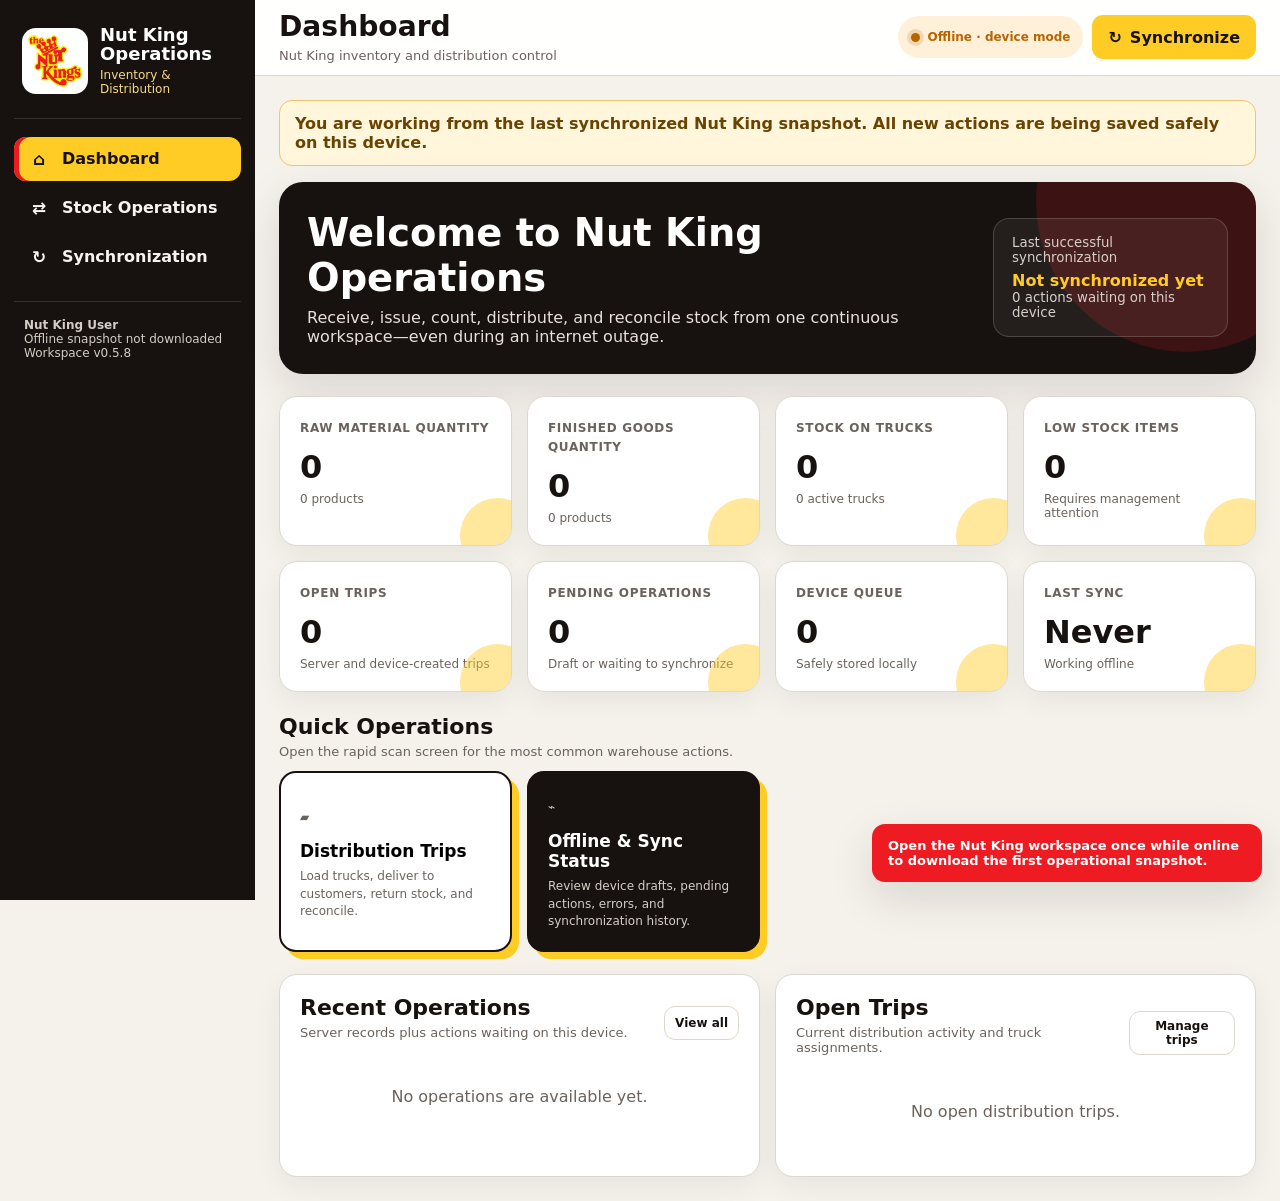
==== commit fc2def11: "Add files via upload" ====
--- a/nutking_inventory_distribution/static/offline/index.html
+++ b/nutking_inventory_distribution/static/offline/index.html
@@ -10,7 +10,7 @@
   <link rel="manifest" href="/nutking/manifest.webmanifest">
   <link rel="icon" href="/nutking_inventory_distribution/static/description/icon-192.png">
   <link rel="apple-touch-icon" href="/nutking_inventory_distribution/static/description/icon-192.png">
-  <link rel="stylesheet" href="/nutking_inventory_distribution/static/offline/app-v0.5.7.css">
+  <link rel="stylesheet" href="/nutking_inventory_distribution/static/offline/app-v0.5.8.css">
   <title>Nut King Operations</title>
 </head>
 <body>
@@ -34,7 +34,7 @@
     <div class="nk-sidebar-foot">
       <strong id="sidebar-user">Nut King User</strong>
       <div id="sidebar-company">Loading company…</div>
-      <div id="sidebar-version">Workspace v0.5.7</div>
+      <div id="sidebar-version">Workspace v0.5.8</div>
       <a href="/nutking/backend" id="developer-link" hidden>Backend</a>
     </div>
   </aside>
@@ -231,7 +231,7 @@
 </div>
 
 <div class="nk-toast-area" id="toast-area"></div>
-<script src="/nutking_inventory_distribution/static/offline/app-v0.5.7.js" defer></script>
-<script src="/nutking_inventory_distribution/static/offline/hybrid-v0.5.7.js" defer></script>
+<script src="/nutking_inventory_distribution/static/offline/app-v0.5.8.js" defer></script>
+<script src="/nutking_inventory_distribution/static/offline/hybrid-v0.5.8.js" defer></script>
 </body>
 </html>
--- a/nutking_inventory_distribution/static/offline/app-v0.5.8.css
+++ b/nutking_inventory_distribution/static/offline/app-v0.5.8.css
@@ -0,0 +1,321 @@
+:root {
+  --nk-red: #ef1b23;
+  --nk-red-dark: #bf1017;
+  --nk-yellow: #ffcb25;
+  --nk-ink: #17120f;
+  --nk-ink-soft: #2a2420;
+  --nk-cream: #f5f1eb;
+  --nk-paper: #ffffff;
+  --nk-muted: #6b625d;
+  --nk-line: #ded7cf;
+  --nk-green: #087f4f;
+  --nk-orange: #b76500;
+  --nk-blue: #175eb5;
+  --nk-shadow: 0 16px 45px rgba(23, 18, 15, .12);
+  --nk-radius: 18px;
+}
+* { box-sizing: border-box; }
+html { min-height: 100%; background: var(--nk-cream); scroll-behavior: smooth; }
+body { margin: 0; min-height: 100%; color: var(--nk-ink); background: var(--nk-cream); font-family: Inter, ui-sans-serif, system-ui, -apple-system, BlinkMacSystemFont, "Segoe UI", sans-serif; }
+button, input, select, textarea { font: inherit; }
+button { -webkit-tap-highlight-color: transparent; }
+a { color: inherit; }
+[hidden] { display: none !important; }
+
+.nk-app { min-height: 100vh; display: grid; grid-template-columns: 255px minmax(0, 1fr); }
+.nk-sidebar { position: sticky; top: 0; height: 100vh; overflow-y: auto; background: var(--nk-ink); color: #fff; padding: 18px 14px; z-index: 30; }
+.nk-brand { display: flex; align-items: center; gap: 12px; padding: 8px 8px 22px; border-bottom: 1px solid rgba(255,255,255,.12); }
+.nk-brand img { width: 66px; height: 66px; object-fit: contain; border-radius: 14px; background: #fff; padding: 5px; }
+.nk-brand strong { display: block; font-size: 18px; line-height: 1.05; }
+.nk-brand span { display: block; margin-top: 4px; color: #f8d983; font-size: 12px; }
+.nk-nav { display: grid; gap: 5px; margin-top: 18px; }
+.nk-nav-button { width: 100%; border: 0; color: #f7f3ef; background: transparent; border-radius: 12px; padding: 12px 13px; display: flex; align-items: center; gap: 11px; text-align: left; font-weight: 750; cursor: pointer; }
+.nk-nav-button:hover { background: rgba(255,255,255,.08); }
+.nk-nav-button.active { color: var(--nk-ink); background: var(--nk-yellow); box-shadow: inset 5px 0 var(--nk-red); }
+.nk-nav-icon { width: 24px; text-align: center; font-size: 17px; }
+.nk-sidebar-foot { margin-top: 22px; padding: 16px 10px; border-top: 1px solid rgba(255,255,255,.12); color: #d5ccc5; font-size: 12px; }
+.nk-sidebar-foot a { display: inline-block; margin-top: 10px; color: #fff; font-weight: 800; }
+
+.nk-main { min-width: 0; }
+.nk-topbar { position: sticky; top: 0; z-index: 25; min-height: 72px; padding: 12px 24px; display: flex; align-items: center; justify-content: space-between; gap: 16px; background: rgba(255,255,255,.94); border-bottom: 1px solid var(--nk-line); backdrop-filter: blur(15px); }
+.nk-mobile-menu { display: none; border: 0; background: var(--nk-ink); color: #fff; width: 44px; height: 44px; border-radius: 11px; cursor: pointer; }
+.nk-page-title { min-width: 0; }
+.nk-page-title h1 { margin: 0; font-size: clamp(22px, 2.2vw, 31px); line-height: 1.1; }
+.nk-page-title p { margin: 5px 0 0; color: var(--nk-muted); font-size: 13px; white-space: nowrap; overflow: hidden; text-overflow: ellipsis; }
+.nk-top-actions { display: flex; align-items: center; gap: 9px; }
+.nk-connection { display: inline-flex; align-items: center; gap: 8px; min-height: 42px; padding: 9px 13px; border-radius: 999px; font-weight: 850; font-size: 12px; background: #eaf6ef; color: var(--nk-green); }
+.nk-connection.offline { background: #fff1d9; color: var(--nk-orange); }
+.nk-dot { width: 9px; height: 9px; border-radius: 50%; background: currentColor; box-shadow: 0 0 0 4px color-mix(in srgb, currentColor 18%, transparent); }
+.nk-content { width: min(1540px, 100%); margin: 0 auto; padding: 24px; }
+.nk-page { display: none; animation: nkFade .2s ease; }
+.nk-page.active { display: block; }
+@keyframes nkFade { from { opacity: .3; transform: translateY(3px); } to { opacity: 1; transform: none; } }
+
+.nk-hero { position: relative; overflow: hidden; border-radius: 24px; padding: 28px; background: var(--nk-ink); color: #fff; box-shadow: var(--nk-shadow); display: flex; align-items: center; justify-content: space-between; gap: 25px; }
+.nk-hero::after { content: ""; position: absolute; width: 300px; height: 300px; right: -80px; top: -130px; border-radius: 50%; background: var(--nk-red); opacity: .17; }
+.nk-hero-copy { position: relative; z-index: 1; }
+.nk-hero-copy h2 { margin: 0 0 8px; font-size: clamp(26px, 3vw, 42px); }
+.nk-hero-copy p { margin: 0; color: #eadfda; max-width: 650px; }
+.nk-hero-status { position: relative; z-index: 1; min-width: 220px; padding: 16px 18px; border: 1px solid rgba(255,255,255,.17); border-radius: 16px; background: rgba(255,255,255,.06); }
+.nk-hero-status small { display: block; color: #d8cec8; }
+.nk-hero-status strong { display: block; margin-top: 6px; color: var(--nk-yellow); }
+
+.nk-grid { display: grid; gap: 15px; }
+.nk-grid-2 { grid-template-columns: repeat(2, minmax(0, 1fr)); }
+.nk-grid-3 { grid-template-columns: repeat(3, minmax(0, 1fr)); }
+.nk-grid-4 { grid-template-columns: repeat(4, minmax(0, 1fr)); }
+.nk-grid-5 { grid-template-columns: repeat(5, minmax(0, 1fr)); }
+.nk-section { margin-top: 22px; }
+.nk-section-head { display: flex; align-items: flex-end; justify-content: space-between; gap: 15px; margin-bottom: 12px; }
+.nk-section-head h2, .nk-card h2 { margin: 0; font-size: 22px; }
+.nk-section-head p { margin: 5px 0 0; color: var(--nk-muted); font-size: 13px; }
+.nk-card { background: var(--nk-paper); border: 1px solid var(--nk-line); border-radius: var(--nk-radius); padding: 20px; box-shadow: 0 9px 28px rgba(23,18,15,.06); }
+.nk-card-dark { color: #fff; background: var(--nk-ink); border-color: var(--nk-ink); }
+.nk-card-dark .nk-muted { color: #d8cec8; }
+.nk-kpi { position: relative; overflow: hidden; min-height: 130px; }
+.nk-kpi::after { content: ""; position: absolute; width: 75px; height: 75px; right: -24px; bottom: -28px; border-radius: 50%; background: var(--nk-yellow); opacity: .45; }
+.nk-kpi-label { color: var(--nk-muted); font-size: 12px; font-weight: 850; text-transform: uppercase; letter-spacing: .055em; }
+.nk-kpi-value { display: block; margin-top: 15px; font-size: 32px; line-height: 1; }
+.nk-kpi-note { display: block; margin-top: 9px; color: var(--nk-muted); font-size: 12px; }
+.nk-quick { min-height: 132px; padding: 19px; border: 2px solid var(--nk-ink); border-radius: 17px; background: #fff; box-shadow: 7px 7px 0 var(--nk-yellow); text-align: left; cursor: pointer; transition: .16s ease; }
+.nk-quick:hover { transform: translate(-2px,-2px); box-shadow: 10px 10px 0 var(--nk-red); }
+.nk-quick-icon { display: block; color: var(--nk-red); font-size: 25px; margin-bottom: 15px; }
+.nk-quick strong { display: block; font-size: 17px; }
+.nk-quick span { display: block; margin-top: 7px; color: var(--nk-muted); font-size: 12px; line-height: 1.45; }
+.nk-quick.dark { color: #fff; background: var(--nk-ink); }
+.nk-quick.dark span { color: #d7ccc6; }
+
+.nk-toolbar { display: flex; align-items: center; flex-wrap: wrap; gap: 10px; margin-bottom: 14px; }
+.nk-toolbar .nk-search { flex: 1 1 260px; }
+.nk-field { min-width: 0; }
+.nk-field label { display: block; margin-bottom: 6px; color: var(--nk-muted); font-size: 11px; font-weight: 900; letter-spacing: .055em; text-transform: uppercase; }
+.nk-input, .nk-select, .nk-textarea { width: 100%; min-height: 46px; padding: 11px 12px; border: 1px solid var(--nk-line); border-radius: 11px; color: var(--nk-ink); background: #fff; }
+.nk-textarea { min-height: 95px; resize: vertical; }
+.nk-input:focus, .nk-select:focus, .nk-textarea:focus { outline: 3px solid rgba(255,203,37,.35); border-color: var(--nk-yellow); }
+.nk-field-help { display: block; margin-top: 5px; color: var(--nk-muted); font-size: 11px; }
+.nk-form-grid { display: grid; grid-template-columns: repeat(3, minmax(0,1fr)); gap: 13px; }
+.nk-form-grid.two { grid-template-columns: repeat(2, minmax(0,1fr)); }
+.nk-form-grid.four { grid-template-columns: repeat(4, minmax(0,1fr)); }
+.nk-span-2 { grid-column: span 2; }
+.nk-span-3 { grid-column: span 3; }
+.nk-button { border: 0; min-height: 44px; padding: 10px 16px; border-radius: 11px; font-weight: 900; cursor: pointer; display: inline-flex; align-items: center; justify-content: center; gap: 8px; text-decoration: none; }
+.nk-button:disabled { opacity: .45; cursor: not-allowed; }
+.nk-button.primary { color: #fff; background: var(--nk-red); }
+.nk-button.primary:hover { background: var(--nk-red-dark); }
+.nk-button.secondary { color: var(--nk-ink); background: var(--nk-yellow); }
+.nk-button.dark { color: #fff; background: var(--nk-ink); }
+.nk-button.light { color: var(--nk-ink); background: #fff; border: 1px solid var(--nk-line); }
+.nk-button.danger { color: var(--nk-red); background: #fff0f0; border: 1px solid #f3b8bb; }
+.nk-button.small { min-height: 34px; padding: 7px 10px; font-size: 12px; }
+.nk-actions { display: flex; align-items: center; flex-wrap: wrap; gap: 9px; }
+.nk-muted { color: var(--nk-muted); }
+.nk-small { font-size: 12px; }
+.nk-warning-note { padding: 12px 14px; border-radius: 11px; background: #fff4d9; border: 1px solid #efd27f; color: #6b4600; font-size: 12px; }
+.nk-offline-banner { display: none; margin-bottom: 16px; padding: 13px 15px; border-radius: 13px; border: 1px solid #edc66f; background: #fff6dc; color: #694300; font-weight: 750; }
+.nk-offline-banner.show { display: block; }
+
+.nk-table-wrap { width: 100%; overflow: auto; border: 1px solid var(--nk-line); border-radius: 14px; background: #fff; }
+.nk-table { width: 100%; border-collapse: collapse; min-width: 780px; }
+.nk-table th, .nk-table td { padding: 12px 13px; border-bottom: 1px solid #eee8e2; text-align: left; vertical-align: middle; }
+.nk-table th { position: sticky; top: 0; z-index: 2; color: var(--nk-muted); background: #fbfaf8; font-size: 11px; text-transform: uppercase; letter-spacing: .055em; }
+.nk-table tr:last-child td { border-bottom: 0; }
+.nk-table .number { text-align: right; font-variant-numeric: tabular-nums; }
+.nk-empty { padding: 35px 20px !important; text-align: center !important; color: var(--nk-muted); }
+.nk-badge { display: inline-flex; align-items: center; gap: 5px; padding: 5px 9px; border-radius: 999px; color: var(--nk-ink-soft); background: #ece7e2; font-size: 11px; font-weight: 850; text-transform: capitalize; white-space: nowrap; }
+.nk-badge.done, .nk-badge.processed, .nk-badge.available { color: var(--nk-green); background: #e5f5eb; }
+.nk-badge.error, .nk-badge.cancelled { color: var(--nk-red); background: #ffe7e8; }
+.nk-badge.draft, .nk-badge.pending, .nk-badge.planned { color: var(--nk-orange); background: #fff1cd; }
+.nk-badge.loading, .nk-badge.in_progress, .nk-badge.reconciliation, .nk-badge.on_route { color: var(--nk-blue); background: #e6effb; }
+.nk-quantity-low { color: var(--nk-red); font-weight: 900; }
+.nk-difference.negative { color: var(--nk-red); font-weight: 900; }
+.nk-difference.positive { color: var(--nk-green); font-weight: 900; }
+
+.nk-scan-zone { margin-top: 16px; padding: 18px; border: 1px solid #edcf70; border-radius: 16px; background: #fff9e7; }
+.nk-scan-row { display: grid; grid-template-columns: minmax(240px, 2.2fr) .7fr 1fr 1fr auto; gap: 10px; align-items: end; }
+.nk-scan-row .nk-button { min-height: 46px; }
+.nk-scan-summary { margin-top: 13px; display: flex; align-items: center; justify-content: space-between; gap: 12px; }
+.nk-total { font-size: 18px; font-weight: 900; }
+
+.nk-trip-grid { display: grid; grid-template-columns: repeat(2,minmax(0,1fr)); gap: 14px; }
+.nk-trip-card { border: 1px solid var(--nk-line); border-radius: 16px; padding: 17px; background: #fff; }
+.nk-trip-head { display: flex; align-items: start; justify-content: space-between; gap: 12px; }
+.nk-trip-head h3 { margin: 0; }
+.nk-trip-meta { margin: 12px 0; display: grid; grid-template-columns: repeat(2,minmax(0,1fr)); gap: 8px; color: var(--nk-muted); font-size: 12px; }
+.nk-trip-totals { display: grid; grid-template-columns: repeat(5,minmax(0,1fr)); gap: 7px; padding: 10px; border-radius: 12px; background: #f8f5f1; }
+.nk-trip-totals span { display: block; color: var(--nk-muted); font-size: 9px; text-transform: uppercase; }
+.nk-trip-totals strong { display: block; margin-top: 4px; }
+
+.nk-modal-backdrop { position: fixed; inset: 0; z-index: 100; padding: 18px; display: none; align-items: center; justify-content: center; background: rgba(23,18,15,.75); }
+.nk-modal-backdrop.open { display: flex; }
+.nk-modal { width: min(980px,100%); max-height: 94vh; overflow: auto; border-radius: 21px; background: #fff; box-shadow: 0 28px 80px rgba(0,0,0,.35); }
+.nk-modal-head { position: sticky; top: 0; z-index: 4; display: flex; align-items: start; justify-content: space-between; gap: 15px; padding: 19px 22px; border-bottom: 1px solid var(--nk-line); background: rgba(255,255,255,.97); }
+.nk-modal-head h2 { margin: 0; }
+.nk-modal-body { padding: 22px; }
+.nk-modal-foot { position: sticky; bottom: 0; display: flex; align-items: center; justify-content: flex-end; flex-wrap: wrap; gap: 9px; padding: 15px 22px; border-top: 1px solid var(--nk-line); background: rgba(255,255,255,.97); }
+.nk-close { border: 0; width: 38px; height: 38px; border-radius: 50%; background: #eee8e3; cursor: pointer; font-size: 18px; }
+.nk-review-meta { display: grid; grid-template-columns: repeat(3,minmax(0,1fr)); gap: 10px; margin: 14px 0; }
+.nk-review-meta div { padding: 11px; border-radius: 11px; background: #f8f5f1; }
+.nk-review-meta span { display: block; color: var(--nk-muted); font-size: 10px; font-weight: 850; text-transform: uppercase; }
+.nk-review-meta strong { display: block; margin-top: 5px; }
+
+.nk-toast-area { position: fixed; z-index: 150; right: 18px; bottom: 18px; width: min(390px, calc(100vw - 36px)); display: grid; gap: 10px; }
+.nk-toast { padding: 14px 16px; border-radius: 13px; color: #fff; background: var(--nk-ink); box-shadow: var(--nk-shadow); animation: nkToast .25s ease; font-size: 13px; font-weight: 750; }
+.nk-toast.success { background: var(--nk-green); }
+.nk-toast.error { background: var(--nk-red); }
+@keyframes nkToast { from { transform: translateY(8px); opacity: 0; } }
+.nk-progress { height: 8px; overflow: hidden; border-radius: 999px; background: #eee8e2; }
+.nk-progress > span { display: block; height: 100%; border-radius: inherit; background: var(--nk-red); }
+.nk-report-bar { display: grid; gap: 8px; }
+.nk-report-line { display: grid; grid-template-columns: minmax(150px,.8fr) 2fr 80px; gap: 10px; align-items: center; font-size: 12px; }
+.nk-report-line .bar { height: 10px; border-radius: 999px; background: #eee7e1; overflow: hidden; }
+.nk-report-line .bar span { display: block; height: 100%; background: var(--nk-red); border-radius: inherit; }
+
+@media (max-width: 1180px) {
+  .nk-grid-5 { grid-template-columns: repeat(3,minmax(0,1fr)); }
+  .nk-grid-4 { grid-template-columns: repeat(2,minmax(0,1fr)); }
+  .nk-form-grid.four { grid-template-columns: repeat(2,minmax(0,1fr)); }
+  .nk-scan-row { grid-template-columns: 1fr 1fr; }
+  .nk-scan-row .product-field { grid-column: 1 / -1; }
+}
+@media (max-width: 900px) {
+  .nk-app { grid-template-columns: 1fr; }
+  .nk-sidebar { position: fixed; left: 0; transform: translateX(-105%); width: 270px; transition: transform .2s ease; box-shadow: 20px 0 50px rgba(0,0,0,.25); }
+  .nk-sidebar.open { transform: translateX(0); }
+  .nk-mobile-menu { display: inline-flex; align-items: center; justify-content: center; }
+  .nk-topbar { padding: 11px 15px; }
+  .nk-content { padding: 16px; }
+  .nk-top-actions .nk-button span { display: none; }
+  .nk-hero { align-items: flex-start; flex-direction: column; }
+  .nk-hero-status { width: 100%; }
+  .nk-grid-3 { grid-template-columns: repeat(2,minmax(0,1fr)); }
+  .nk-trip-grid { grid-template-columns: 1fr; }
+}
+@media (max-width: 650px) {
+  .nk-content { padding: 11px; }
+  .nk-topbar { align-items: flex-start; }
+  .nk-page-title p { display: none; }
+  .nk-connection { max-width: 155px; overflow: hidden; text-overflow: ellipsis; white-space: nowrap; }
+  .nk-grid-2, .nk-grid-3, .nk-grid-4, .nk-grid-5 { grid-template-columns: 1fr; }
+  .nk-form-grid, .nk-form-grid.two, .nk-form-grid.four { grid-template-columns: 1fr; }
+  .nk-span-2, .nk-span-3 { grid-column: auto; }
+  .nk-scan-row { grid-template-columns: 1fr; }
+  .nk-trip-totals { grid-template-columns: repeat(3,minmax(0,1fr)); }
+  .nk-review-meta { grid-template-columns: 1fr; }
+  .nk-modal-backdrop { padding: 0; align-items: flex-end; }
+  .nk-modal { max-height: 96vh; border-radius: 20px 20px 0 0; }
+  .nk-modal-foot .nk-button { flex: 1; }
+}
+
+.nk-list-item {
+  border: 1px solid var(--nk-line);
+  border-radius: 14px;
+  padding: 14px;
+  background: #fff;
+  margin-bottom: 10px;
+}
+
+/* Product autocomplete — v0.4.1 */
+.nk-autocomplete-field { position: relative; }
+.nk-autocomplete-wrap { position: relative; }
+.nk-autocomplete-menu {
+  position: absolute;
+  z-index: 30;
+  top: calc(100% + 6px);
+  left: 0;
+  right: 0;
+  display: none;
+  max-height: 320px;
+  overflow-y: auto;
+  border: 1px solid #d9d0c8;
+  border-radius: 13px;
+  background: #fff;
+  box-shadow: 0 18px 45px rgba(23,18,15,.18);
+}
+.nk-autocomplete-menu.open { display: block; }
+.nk-autocomplete-item {
+  width: 100%;
+  min-height: 58px;
+  padding: 10px 12px;
+  border: 0;
+  border-bottom: 1px solid #eee8e2;
+  background: #fff;
+  color: var(--nk-ink);
+  display: flex;
+  align-items: center;
+  justify-content: space-between;
+  gap: 14px;
+  text-align: left;
+  cursor: pointer;
+}
+.nk-autocomplete-item:last-child { border-bottom: 0; }
+.nk-autocomplete-item:hover,
+.nk-autocomplete-item.active { background: #fff5cf; }
+.nk-autocomplete-item strong { display: block; font-size: 13px; }
+.nk-autocomplete-item small { display: block; margin-top: 4px; color: var(--nk-muted); font-size: 11px; }
+.nk-autocomplete-stock { flex: 0 0 auto; color: var(--nk-green); font-size: 11px; font-weight: 900; white-space: nowrap; }
+.nk-autocomplete-empty { padding: 14px; color: var(--nk-muted); font-size: 12px; }
+@media (max-width: 650px) {
+  .nk-autocomplete-item { align-items: flex-start; flex-direction: column; gap: 5px; }
+  .nk-autocomplete-stock { white-space: normal; }
+}
+
+/* Stock-operation lifecycle — v0.4.1 */
+.nk-status-flow {
+  display: flex;
+  align-items: stretch;
+  gap: 8px;
+  margin: 0 0 18px;
+  overflow-x: auto;
+}
+.nk-status-flow span {
+  position: relative;
+  min-width: 128px;
+  padding: 11px 18px;
+  border: 1px solid var(--nk-line);
+  border-radius: 999px;
+  background: #f1ede8;
+  color: var(--nk-muted);
+  font-size: 12px;
+  font-weight: 900;
+  text-align: center;
+  white-space: nowrap;
+}
+.nk-status-flow span.active {
+  border-color: #e4b01e;
+  background: #fff5cf;
+  color: var(--nk-ink);
+}
+.nk-status-flow span.current {
+  border-color: var(--nk-red);
+  background: var(--nk-red);
+  color: #fff;
+}
+.nk-status-flow span.cancelled {
+  border-color: #b20d14;
+  background: #fff0f1;
+  color: #b20d14;
+}
+@media (max-width: 650px) {
+  .nk-status-flow span { min-width: 110px; padding: 9px 14px; }
+}
+
+.nk-badge.confirmed { color: var(--nk-blue); background: #e6effb; }
+
+/* v0.5.5 Odoo-native hybrid transfer layer */
+.nk-native-statusbar{display:grid;grid-template-columns:repeat(4,minmax(120px,1fr));gap:10px;margin-bottom:20px}
+.nk-native-statusbar span{position:relative;padding:15px 18px;text-align:center;border:1px solid #ded7d0;background:#eee9e4;color:#716a65;font-weight:800;border-radius:14px}
+.nk-native-statusbar span.passed{background:#fff2c5;border-color:#f5bd1f;color:#221b17}
+.nk-native-statusbar span.active{background:#f51f2b;border-color:#f51f2b;color:#fff}
+.nk-native-cancelled{display:inline-flex;padding:10px 18px;border-radius:999px;background:#ffe4e4;color:#b61520;font-weight:900;margin-bottom:18px}
+.nk-review-meta .nk-card{padding:16px;box-shadow:none;background:#f7f4f1}
+.nk-review-meta .nk-card span{display:block;color:#716a65;text-transform:uppercase;font-size:.73rem;font-weight:900;margin-bottom:5px}
+.nk-review-meta .nk-card strong{display:block;font-size:1rem}
+.nk-product-link{appearance:none;border:0;background:transparent;padding:0;color:#008b94;font:inherit;font-weight:800;text-align:left;cursor:pointer}
+.nk-product-link:hover{text-decoration:underline}
+.nk-sync-note,.nk-snapshot-banner{margin-top:14px;padding:13px 16px;border-radius:13px;background:#fff3c9;border:1px solid #f2c34b;font-weight:700}
+.nk-sync-note.error{background:#ffe7e8;border-color:#ffb3b8;color:#ad1721}
+.nk-modal-wide{width:min(1280px,100%)}
+.nk-product-kpis{grid-template-columns:repeat(5,minmax(0,1fr))}
+.nk-check-row{display:flex;align-items:flex-start;gap:10px;margin-top:16px;padding:14px;border-radius:12px;background:#f8f5f1;font-weight:700}
+.nk-warning-text{color:#9a6500;font-weight:800;margin-top:5px}
+@media(max-width:900px){.nk-native-statusbar{grid-template-columns:repeat(2,1fr)}.nk-product-kpis{grid-template-columns:repeat(2,1fr)}}
